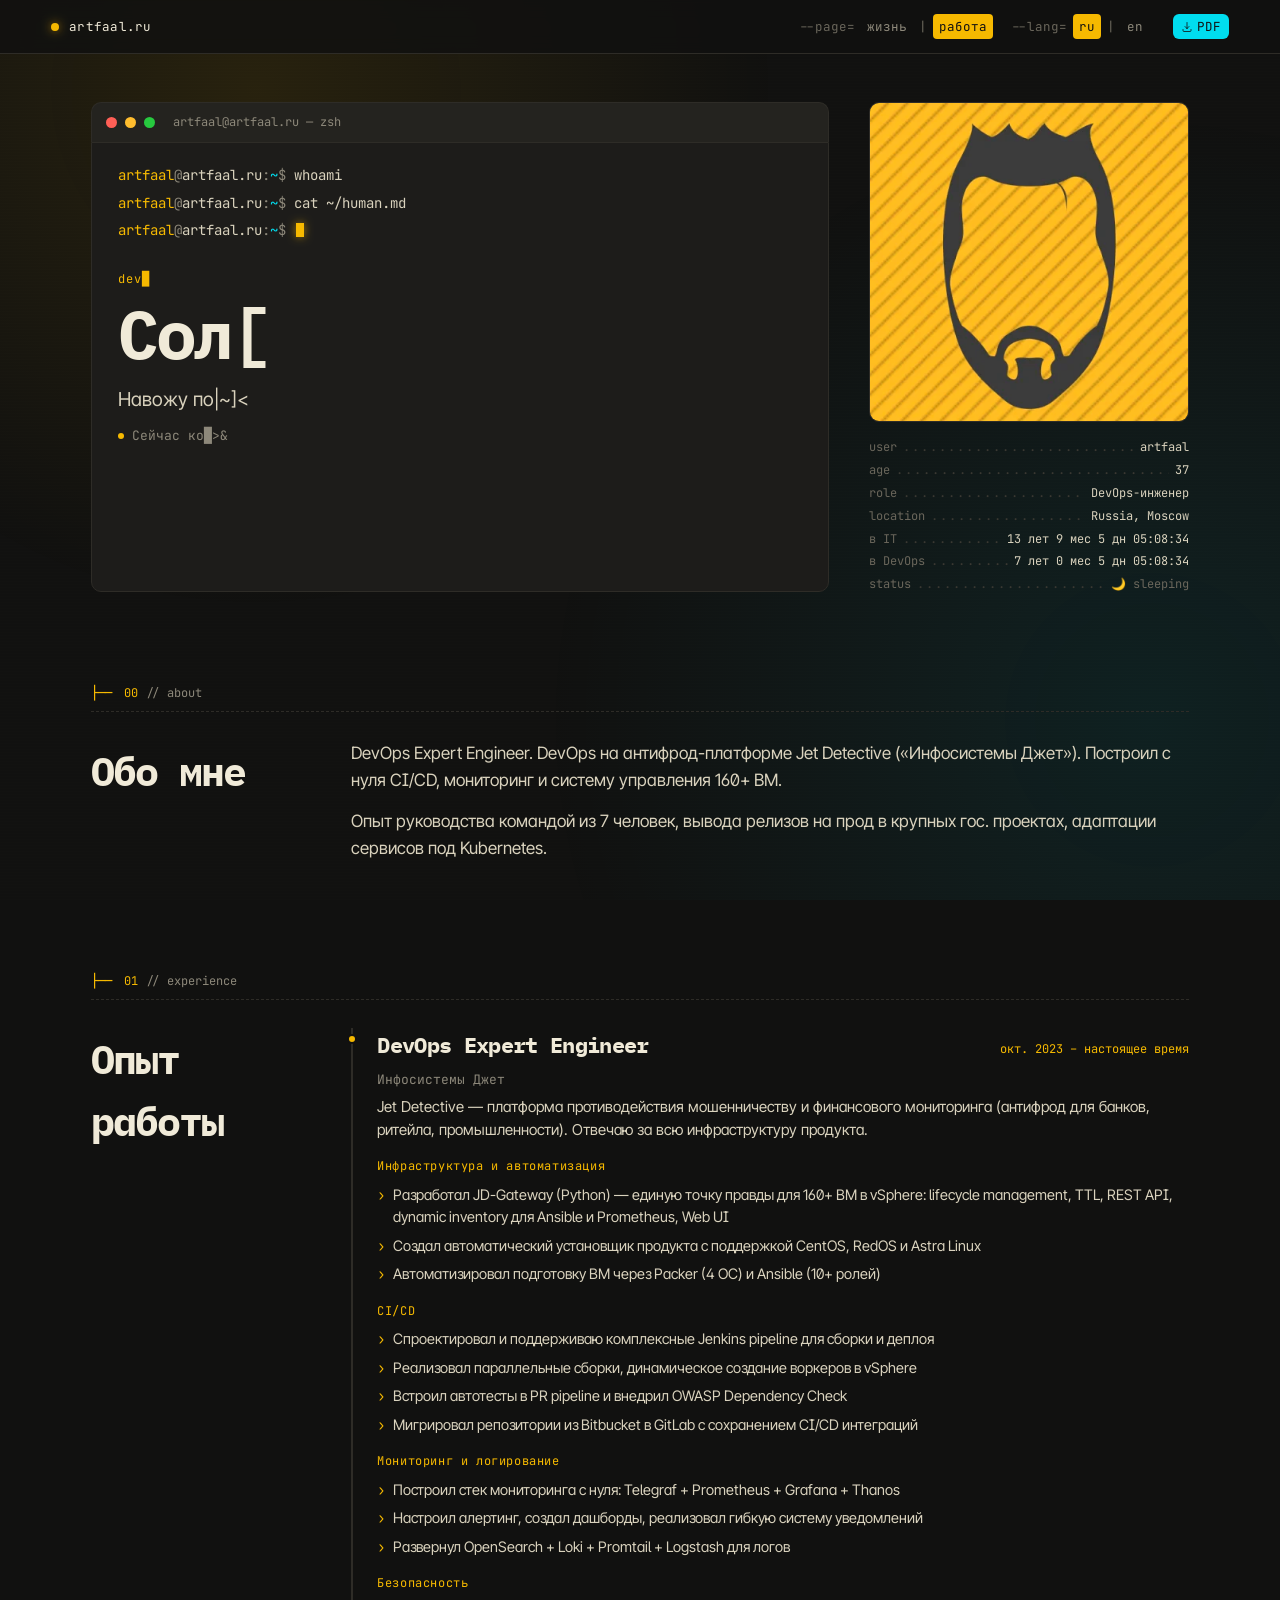
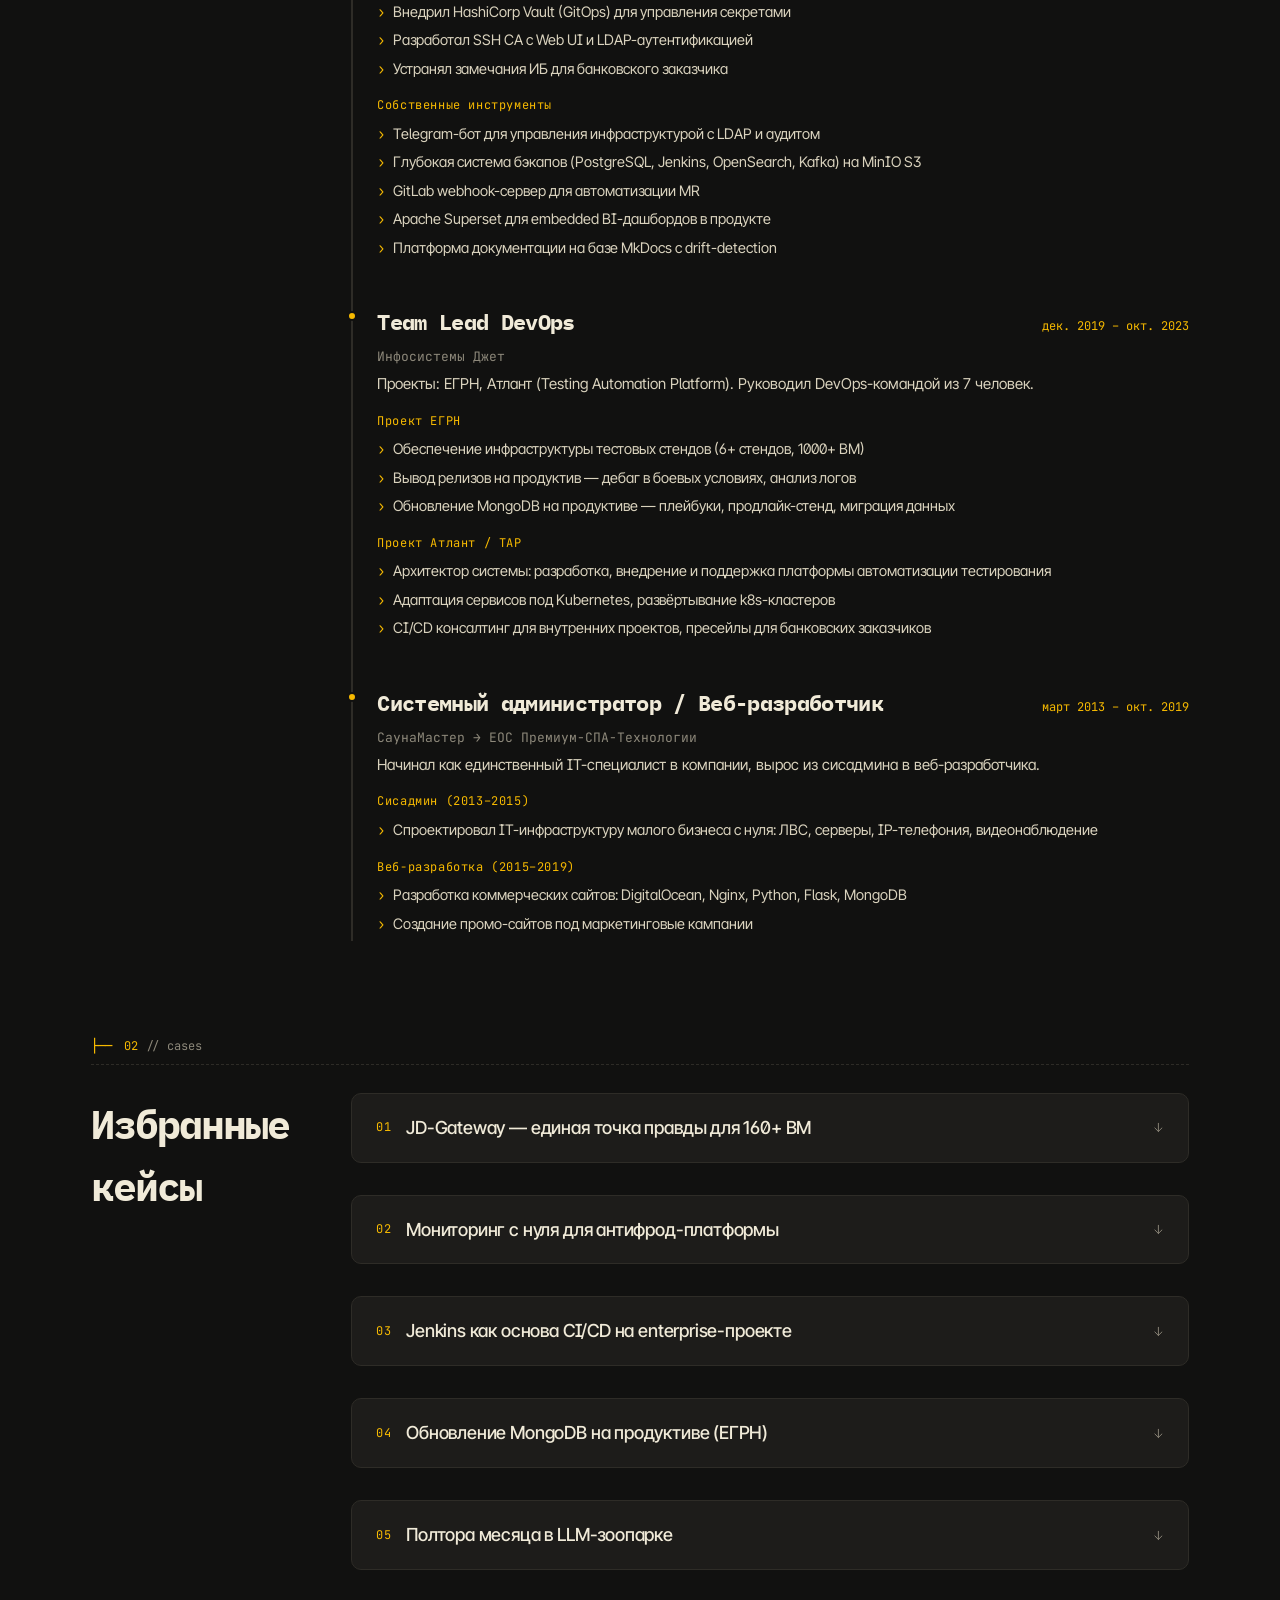
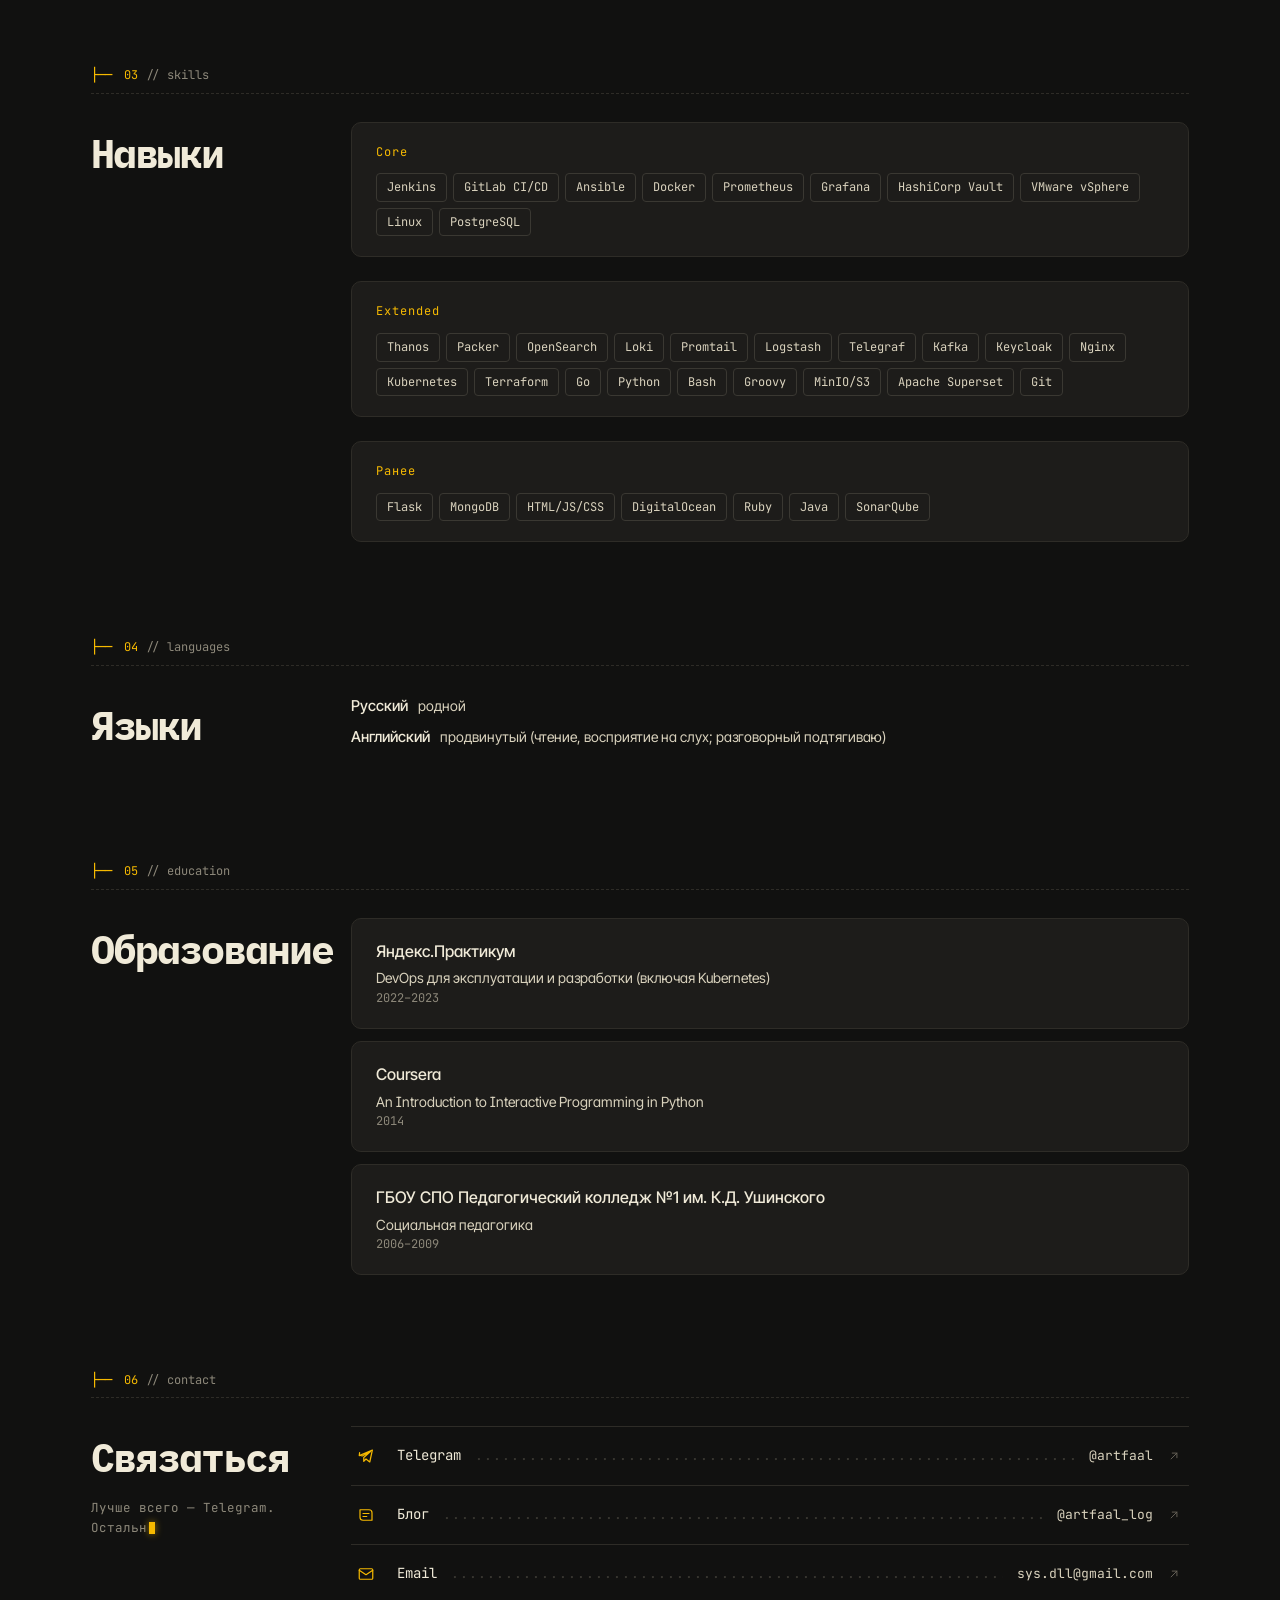
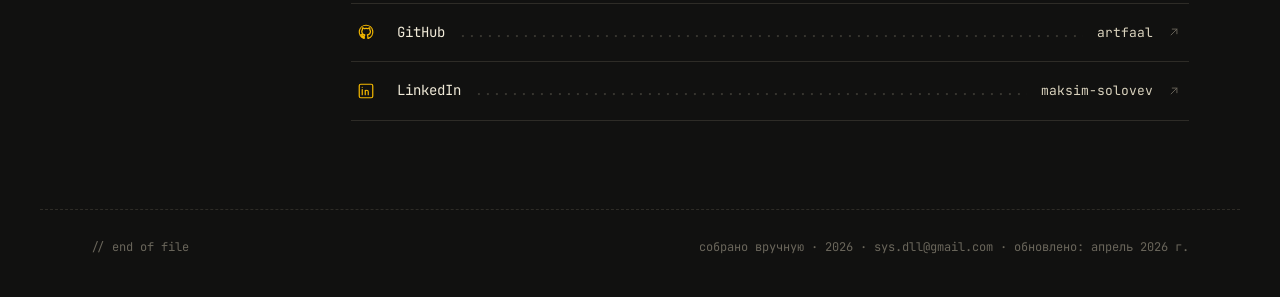
==== cv/index.html @ d3fddcfe "step 28: side quests — 3 саги живой инфры + hero-скриншот plants Новая секция #04 между human и expl" ====
<!doctype html>
<html lang="ru">
<head>
  <meta charset="utf-8">
  <meta name="viewport" content="width=device-width, initial-scale=1">
  <title>Соловьев Максим — DevOps CV</title>
  <link rel="icon" type="image/svg+xml" href="/favicon.svg">

  <!-- SEO (generic fallback — JS обновит из content.js) -->
  <meta name="description" content="Соловьев Максим — DevOps Expert Engineer.">
  <meta name="author" content="Максим Соловьев">
  <link rel="canonical" href="https://artfaal.ru/cv/">
  <meta property="og:type" content="profile">
  <meta property="og:title" content="">
  <meta property="og:description" content="">
  <meta property="og:url" content="https://artfaal.ru/cv/">
  <meta property="og:image" content="">
  <meta property="og:locale" content="ru_RU">
  <meta property="og:site_name" content="">
  <link rel="alternate" hreflang="ru" href="https://artfaal.ru/cv/">
  <script type="application/ld+json" id="jsonld">{}</script>

  <!-- Fonts -->
  <link rel="preconnect" href="https://fonts.googleapis.com">
  <link rel="preconnect" href="https://fonts.gstatic.com" crossorigin>
  <link href="https://fonts.googleapis.com/css2?family=IBM+Plex+Mono:wght@700&family=Inter+Tight:wght@400;500;600;700&family=JetBrains+Mono:wght@400;500;600&display=swap" rel="stylesheet">

  <!-- Styles -->
  <link rel="stylesheet" href="../src/styles/base.css?v=de85e3fd">
  <link rel="stylesheet" href="../src/styles/layout.css?v=7710a623">
  <link rel="stylesheet" href="../src/styles/components.css?v=7dbf0183">
</head>
<body>
  <div class="page-wrap">
    <nav class="topbar" id="topbar"></nav>
    <article>
      <header class="hero" id="hero"></header>
      <main id="main"></main>
    </article>
    <footer class="foot" id="footer"></footer>
  </div>

  <script src="../src/js/utils.js?v=cb27566f"></script>
  <script src="../src/js/content.js?v=c80f74a1"></script>
  <script src="../src/js/icons.js?v=7d327c58"></script>
  <script src="../src/js/shared.js?v=074106e3"></script>
  <script src="../src/js/page-cv.js?v=672bd16d"></script>
</body>
</html>
---- src/styles/base.css ----
/* ───────── Токены ───────── */
:root {
  --bg:      #111110;
  --panel:   #1d1c1a;
  --panel-2: #24231f;
  --line:    #2e2c27;
  --line-2:  #3a3832;
  --fg:      #f0ead8;
  --fg-2:    #d9d2bd;
  --muted:   #8d887a;
  --muted-2: #6a665b;
  --accent:   oklch(0.82 0.17 85);
  --accent-2: oklch(0.82 0.14 205);

  --mono:    'JetBrains Mono', ui-monospace, 'SF Mono', Menlo, monospace;
  --sans:    'Inter Tight', 'Inter', system-ui, -apple-system, sans-serif;
  --display: 'IBM Plex Mono', 'JetBrains Mono', ui-monospace, 'SF Mono', Menlo, monospace;

  --maxw: 1200px;
  --pad-x: clamp(20px, 4vw, 56px);
  --radius: 6px;
  --radius-lg: 10px;

  color-scheme: dark;
}

/* ───────── Скроллбар ───────── */
::-webkit-scrollbar { width: 6px; }
::-webkit-scrollbar-track { background: var(--bg); }
::-webkit-scrollbar-thumb {
  background: var(--line-2);
  border-radius: 3px;
}
::-webkit-scrollbar-thumb:hover { background: var(--accent); }
html { scrollbar-width: thin; scrollbar-color: var(--line-2) var(--bg); }

/* ───────── Ресет ───────── */
*, *::before, *::after { box-sizing: border-box; margin: 0; padding: 0; }
html { scroll-behavior: smooth; }
@media (prefers-reduced-motion: reduce) {
  html { scroll-behavior: auto; }
  *, *::before, *::after { animation-duration: 0.01ms !important; transition-duration: 0.01ms !important; }
}
body {
  background: var(--bg);
  color: var(--fg);
  font-family: var(--sans);
  font-feature-settings: "ss01", "ss02", "cv11";
  line-height: 1.55;
  -webkit-font-smoothing: antialiased;
  text-rendering: optimizeLegibility;
}
a { color: inherit; text-decoration: none; }
button { font: inherit; color: inherit; background: none; border: 0; cursor: pointer; }
ul, ol { list-style: none; }
img { display: block; max-width: 100%; }

/* ───────── Фоновые эффекты (CRT) ───────── */
body::before {
  content: "";
  position: fixed; inset: 0;
  background-image:
    radial-gradient(circle at 20% 10%, color-mix(in oklab, var(--accent) 10%, transparent), transparent 40%),
    radial-gradient(circle at 90% 80%, color-mix(in oklab, var(--accent-2) 8%, transparent), transparent 45%);
  pointer-events: none;
  z-index: 0;
}
body::after {
  content: "";
  position: fixed; inset: 0;
  background: repeating-linear-gradient(
    to bottom,
    transparent 0 2px,
    color-mix(in oklab, var(--fg) 4%, transparent) 2px 3px
  );
  mix-blend-mode: overlay;
  opacity: 0.25;
  pointer-events: none;
  z-index: 1;
}

.page-wrap { position: relative; z-index: 2; }

/* ───────── Анимации ───────── */
@keyframes blink { 50% { opacity: 0; } }
/* ───────── Scroll reveal ───────── */
.sect {
  opacity: 0;
  transform: translateY(12px);
  transition: opacity 0.5s ease, transform 0.5s ease;
}
.sect.in-view {
  opacity: 1;
  transform: none;
}

/* Секции со stagger: секция появляется мгновенно, дети — каскадом */
.sect.has-stagger {
  opacity: 1;
  transform: none;
  transition: none;
}

/* ───────── Staggered reveal для дочерних элементов ───────── */
/* Используем @keyframes + animation-delay, а не transition-delay.
   Иначе transition-delay применяется ко ВСЕМ transitions элемента,
   включая hover-эффекты на вложенных компонентах — hover чем дальше
   по нумерации, тем сильнее «тормозит».

   Две раздельные анимации:
   • stagger-fade (forwards) — opacity 0→1, остаётся после окончания.
   • stagger-slide (без forwards) — translateY 20px→0, после окончания
     возвращается к static transform из nth-child (нужно для polaroid,
     где у каждой карточки свой rotate). */
.stagger > * { opacity: 0; }
.in-view .stagger > * {
  animation:
    stagger-fade 0.5s ease forwards,
    stagger-slide 0.5s ease;
}
.in-view .stagger > *:nth-child(2) { animation-delay: 0.15s; }
.in-view .stagger > *:nth-child(3) { animation-delay: 0.30s; }
.in-view .stagger > *:nth-child(4) { animation-delay: 0.45s; }
.in-view .stagger > *:nth-child(5) { animation-delay: 0.60s; }
.in-view .stagger > *:nth-child(6) { animation-delay: 0.75s; }
.in-view .stagger > *:nth-child(7) { animation-delay: 0.90s; }
.in-view .stagger > *:nth-child(8) { animation-delay: 1.05s; }
@keyframes stagger-fade {
  to { opacity: 1; }
}
@keyframes stagger-slide {
  from { transform: translateY(20px); }
}
---- src/styles/layout.css ----
/* ───────── Контейнер ───────── */
.hero {
  padding: 48px var(--pad-x) 40px;
  max-width: var(--maxw);
  margin: 0 auto;
}
.sect {
  max-width: var(--maxw);
  margin: 0 auto;
  padding: 48px var(--pad-x);
}

/* ───────── Hero-сетка ───────── */
.hero-grid {
  display: grid;
  gap: 40px;
  align-items: start;
}

/* ───────── Секция-сетка ───────── */
.sect-grid {
  display: grid;
  gap: 20px;
  align-items: start;
}

/* ───────── Principles / Human сетки ───────── */
.principles-grid {
  display: grid;
  gap: 2px;
  background: var(--line);
  border: 1px solid var(--line);
  border-radius: var(--radius-lg);
  overflow: hidden;
}
.human-grid {
  display: grid;
  gap: 18px;
}

/* ───────── Experience timeline ───────── */
.exp-list {
  display: grid;
}

/* ───────── Cases ───────── */
.cases-list {
  display: grid;
  gap: 32px;
}

/* ───────── Skills grid ───────── */
.skills-grid {
  display: grid;
  gap: 24px;
}

/* ───────── Responsive (mobile-first) ───────── */
@media (min-width: 700px) {
  .principles-grid { grid-template-columns: repeat(2, minmax(0, 1fr)); }
  .human-grid      { grid-template-columns: repeat(2, minmax(0, 1fr)); }
}

@media (min-width: 820px) {
  .sect-grid {
    grid-template-columns: 220px minmax(0, 1fr);
    gap: 40px;
  }
}

@media (min-width: 900px) {
  .hero-grid {
    grid-template-columns: minmax(0, 1fr) 320px;
  }
}
---- src/styles/components.css ----
/* ───────── Topbar ───────── */
.topbar {
  position: sticky; top: 0; z-index: 20;
  display: flex; align-items: center; justify-content: space-between;
  gap: 16px;
  padding: 14px var(--pad-x);
  font-family: var(--mono);
  font-size: 12.5px;
  background: color-mix(in oklab, var(--bg) 85%, transparent);
  backdrop-filter: blur(10px);
  -webkit-backdrop-filter: blur(10px);
  border-bottom: 1px solid var(--line);
}
.tb-brand {
  display: inline-flex; align-items: center; gap: 10px;
  letter-spacing: 0.02em;
  text-decoration: none;
}
.tb-dot {
  width: 8px; height: 8px; border-radius: 50%;
  background: var(--accent);
  box-shadow: 0 0 10px color-mix(in oklab, var(--accent) 60%, transparent);
}
.tb-right { display: flex; gap: 18px; align-items: center; flex-wrap: wrap; }
.seg { display: inline-flex; align-items: center; gap: 6px; color: var(--muted); }
.seg-label { color: var(--muted-2); }
.seg-btn {
  padding: 3px 6px; border-radius: 4px;
  color: var(--muted);
  transition: color 0.15s, background 0.15s;
  text-decoration: none;
}
.seg-btn:hover { color: var(--fg-2); }
.seg-btn.is-on { color: var(--bg); background: var(--accent); }
.seg-sep { color: var(--muted-2); }
.seg-cv {
  display: inline-flex;
  align-items: center;
  gap: 4px;
  background: var(--accent-2);
  color: var(--bg);
  padding: 3px 8px;
  border-radius: var(--radius);
  margin-left: 6px;
  text-decoration: none;
  transition: background 0.15s, box-shadow 0.2s;
}
.seg-cv svg { transition: transform 0.2s ease; }
.seg-cv:hover {
  background: color-mix(in oklab, var(--accent-2) 85%, white);
  box-shadow: 0 0 12px color-mix(in oklab, var(--accent-2) 50%, transparent);
}
.seg-cv:hover svg { transform: translateY(2px); }

/* ───────── Scroll progress ───────── */
.scroll-progress {
  position: fixed;
  top: 0; left: 0;
  height: 2px;
  background: var(--accent);
  width: 0%;
  z-index: 30;
  will-change: width;
}

/* ───────── Кнопка "наверх" ───────── */
.btn-top {
  position: fixed;
  bottom: 24px; right: 24px;
  width: 40px; height: 40px;
  border-radius: 50%;
  background: var(--panel-2);
  border: 1px solid var(--line);
  color: var(--fg-2);
  display: flex;
  align-items: center;
  justify-content: center;
  z-index: 25;
  opacity: 0;
  pointer-events: none;
  transform: translateY(8px) rotate(-90deg);
  transition: opacity 0.3s ease, transform 0.3s ease, background 0.15s;
}
.btn-top svg { display: block; }
.btn-top.is-visible {
  opacity: 1;
  pointer-events: auto;
  transform: rotate(-90deg);
}
.btn-top:hover {
  background: var(--accent);
  color: var(--bg);
  border-color: var(--accent);
}

/* ───────── Терминал ───────── */
.terminal-head {
  display: flex; align-items: center; gap: 8px;
  padding: 10px 14px;
  background: var(--panel-2);
  border: 1px solid var(--line);
  border-bottom: 0;
  border-radius: var(--radius-lg) var(--radius-lg) 0 0;
  font-family: var(--mono);
  font-size: 12px;
  color: var(--muted);
}
.tdot { width: 11px; height: 11px; border-radius: 50%; display: inline-block; }
.tdot:nth-child(1) { background: #ff5f56; }
.tdot:nth-child(2) { background: #ffbd2e; }
.tdot:nth-child(3) { background: #27c93f; }
.tname { margin-left: 10px; }
.terminal-body {
  background: var(--panel);
  border: 1px solid var(--line);
  border-radius: 0 0 var(--radius-lg) var(--radius-lg);
  padding: 16px 14px 20px;
  font-family: var(--mono);
  font-size: 13px;
  min-height: 340px;
}
.tline { margin-bottom: 6px; color: var(--fg-2); }
.prompt-line { white-space: pre-wrap; word-break: break-all; }
.prompt-user  { color: var(--accent); }
.prompt-sep   { color: var(--muted); }
.prompt-host  { color: var(--fg-2); }
.prompt-tilde { color: var(--accent-2); }

/* Cursor */
.cursor {
  display: inline-block;
  width: 0.55em; height: 1.05em;
  background: var(--accent);
  vertical-align: -0.15em;
  margin-left: 0.15em;
  animation: blink 1s steps(1) infinite;
  box-shadow: 0 0 0.6em color-mix(in oklab, var(--accent) 60%, transparent);
}

/* ───────── Hero контент ───────── */
.hero-body {
  margin-top: 28px;
  opacity: 0;
  transform: translateY(10px);
  transition: opacity 0.5s ease, transform 0.5s ease;
}
.hero-body.is-on { opacity: 1; transform: none; }

.hero-role {
  font-family: var(--mono);
  font-size: 12px;
  color: var(--accent);
  letter-spacing: 0.08em;
  text-transform: lowercase;
  margin-bottom: 10px;
}
.hero-name {
  font-family: var(--display);
  font-weight: 700;
  /* min 36px чтобы «Соловьев Максим» не сжимался впритык на 390px */
  font-size: clamp(36px, 6vw, 68px);
  line-height: 1.02;
  letter-spacing: -0.05em;
  margin: 0 0 18px;
  color: var(--fg);
}
.hero-tagline {
  font-family: var(--sans);
  font-size: clamp(17px, 1.5vw, 20px);
  color: var(--fg-2);
  line-height: 1.45;
  margin: 0 0 12px;
  max-width: 52ch;
  text-wrap: pretty;
}
.hero-sub {
  font-family: var(--mono);
  font-size: 13px;
  color: var(--muted);
  margin: 0 0 24px;
  max-width: 60ch;
  line-height: 1.6;
  display: flex;
  align-items: baseline;
  gap: 8px;
}
.hero-sub::before {
  content: "";
  width: 6px; height: 6px;
  border-radius: 50%;
  background: var(--accent);
  flex-shrink: 0;
  animation: pulse 2s ease-in-out infinite;
  position: relative;
  top: -1px;
}
@keyframes pulse {
  0%, 100% { opacity: 0.3; }
  50% { opacity: 1; box-shadow: 0 0 8px 2px color-mix(in oklab, var(--accent) 40%, transparent); }
}
.hero-cta { display: flex; gap: 10px; flex-wrap: wrap; }

/* ───────── Аватар ───────── */
.avatar-wrap {
  display: flex; flex-direction: column; gap: 14px;
}
.avatar-frame {
  position: relative;
  aspect-ratio: 1 / 1;
  border: 1px solid var(--line);
  border-radius: var(--radius-lg);
  overflow: hidden;
  background: var(--panel);
  cursor: pointer;
}
.avatar-frame img {
  width: 100%; height: 100%; object-fit: cover;
  filter: contrast(1.02) saturate(1.05);
  transition: opacity 0.3s ease;
}
.avatar-photo {
  position: absolute;
  inset: 0;
  opacity: 0;
}
.avatar-frame.show-photo .avatar-img { opacity: 0; }
.avatar-frame.show-photo .avatar-photo { opacity: 1; }
.avatar-frame.glitching img {
  transition: none;
}
.avatar-rgb {
  position: absolute;
  inset: 0;
  background-size: cover;
  background-position: center;
  pointer-events: none;
  opacity: 0;
  mix-blend-mode: screen;
}
.avatar-rgb-r { background-blend-mode: screen; background-color: var(--accent); }
.avatar-rgb-b { background-blend-mode: screen; background-color: var(--accent-2); }
.avatar-meta { font-family: var(--mono); font-size: 12px; color: var(--muted); }
.status-on    { color: oklch(0.78 0.14 145); } /* зелёный */
.status-work  { color: var(--accent); }        /* amber — работает */
.status-chill { color: var(--accent-2); }      /* cyan — отдыхает */
.status-sleep { color: var(--muted-2); }       /* приглушённый — спит */

/* ───────── Meta row ───────── */
/* Grid (не flex) — чтобы dots-колонка (minmax(0, 1fr)) могла сжаться
   до нуля при нехватке места и не выталкивала row за viewport на мобиле. */
.meta-row {
  display: grid;
  grid-template-columns: auto minmax(0, 1fr) auto;
  column-gap: 6px;
  align-items: baseline;
  font-family: var(--mono); font-size: 12px;
  line-height: 1.9;
  color: var(--muted);
  overflow: hidden;
}
.meta-k { color: var(--muted-2); }
.meta-dot {
  overflow: hidden;
  color: var(--line-2);
  white-space: nowrap;
  text-overflow: clip;
  letter-spacing: 2px;
}
.meta-v { color: var(--fg-2); white-space: nowrap; }

/* ───────── Кнопки ───────── */
.btn {
  display: inline-flex; align-items: center; gap: 8px;
  padding: 10px 14px;
  font-family: var(--mono);
  font-size: 13px;
  border-radius: var(--radius);
  border: 1px solid var(--line-2);
  text-decoration: none;
  transition: background 0.15s, color 0.15s, border-color 0.15s, transform 0.15s;
}
.btn:hover { transform: translateY(-1px); }
.btn-primary {
  background: var(--accent);
  color: var(--bg);
  border-color: var(--accent);
}
.btn-primary:hover {
  background: color-mix(in oklab, var(--accent) 85%, white);
}
.btn-ghost { color: var(--fg-2); }
.btn-ghost:hover { border-color: var(--accent); color: var(--fg); }

/* ───────── ASCII rule ───────── */
.ascii-rule {
  display: flex; align-items: center; gap: 12px;
  font-family: var(--mono);
  font-size: 12px;
  color: var(--muted-2);
  margin-bottom: 28px;
  padding-bottom: 8px;
  border-bottom: 1px dashed var(--line);
}
.ar-left { color: var(--accent); }
.ar-label { color: var(--muted); display: inline-flex; gap: 8px; }
.ar-n { color: var(--accent); }
.ar-right { flex: 1; }

/* ───────── Секции: общее ───────── */
.sect-title h2 {
  font-family: var(--display);
  font-size: clamp(28px, 3.2vw, 40px);
  letter-spacing: -0.05em;
  margin: 0 0 10px;
  font-weight: 700;
  color: var(--fg);
}
.sect-sub {
  font-family: var(--mono);
  font-size: 12.5px;
  color: var(--muted);
  margin: 0;
  line-height: 1.6;
  max-width: 36ch;
  /* opacity (не visibility) — чтобы блок продолжал занимать место в layout,
     а не schemomorph'ировал. JS typing-reveal переключает opacity на 1. */
  opacity: 0;
}
.cursor-sub {
  width: 0.5em; height: 0.95em;
  vertical-align: -0.1em;
}
.para {
  font-size: 17px;
  color: var(--fg-2);
  line-height: 1.6;
  margin: 0 0 14px;
  text-wrap: pretty;
}

/* ───────── Value ───────── */
.value-list { list-style: none; }
.value-item {
  display: grid;
  grid-template-columns: 60px minmax(0, 1fr);
  gap: 20px;
  align-items: baseline;
  padding: 22px 4px;
  border-top: 1px solid var(--line);
  /* Синхронный ритм 0.2s для всех hover-свойств (background и vi-t::after
     ниже — тот же timing). Короткая длительность + одна easing-кривая не
     дают анимациям «догонять» друг друга при скольжении между карточками. */
  transition: background 0.2s ease;
  cursor: default;
}
.value-item:last-child { border-bottom: 1px solid var(--line); }
.value-item:hover {
  background: color-mix(in oklab, var(--accent) 3%, transparent);
}
.vi-key {
  font-family: var(--mono);
  font-size: 12px;
  color: var(--accent);
  letter-spacing: 0.08em;
}
.vi-t {
  font-family: var(--sans);
  font-size: 20px;
  color: var(--fg);
  font-weight: 500;
  margin-bottom: 4px;
  letter-spacing: -0.01em;
  display: inline-block;
  position: relative;
}
/* Тонкий typewriter-underline на hover: эффект «активации строки»
   без ярких amber-акцентов, чтобы не конкурировать с Principles. */
.vi-t::after {
  content: '';
  position: absolute;
  left: 0; bottom: -2px;
  height: 1px;
  width: 0;
  background: var(--accent);
  transition: width 0.2s ease;
}
.value-item:hover .vi-t::after { width: 100%; }
.vi-d {
  font-size: 15px;
  color: var(--fg-2);
  line-height: 1.55;
  max-width: 62ch;
}
/* ───────── Principles ───────── */
.principle {
  background: var(--panel);
  padding: 26px 24px;
  transition: background 0.2s;
}
.principle:hover { background: var(--panel-2); }
.p-head {
  display: flex; align-items: center; gap: 10px;
  margin-bottom: 16px;
}
.p-n {
  font-family: var(--mono);
  font-size: 12px;
  color: var(--accent);
}
.p-rule {
  flex: 1; height: 1px;
  background: repeating-linear-gradient(to right, var(--line-2) 0 4px, transparent 4px 8px);
}
.p-t {
  font-family: var(--sans);
  font-size: 18px;
  font-weight: 500;
  color: var(--fg);
  letter-spacing: -0.01em;
  margin: 0 0 8px;
  line-height: 1.3;
}
.p-d {
  font-size: 14.5px;
  color: var(--fg-2);
  line-height: 1.55;
  margin: 0;
}

/* ───────── Human cards ───────── */
.human-card {
  background: var(--panel);
  border: 1px solid var(--line);
  border-radius: var(--radius-lg);
  overflow: hidden;
  transition: transform 0.2s, border-color 0.2s;
}
.human-card:hover {
  transform: translateY(-3px);
  border-color: var(--accent);
}
.hc-img {
  aspect-ratio: 4 / 3;
  overflow: hidden;
}
.hc-img img {
  width: 100%; height: 100%;
  object-fit: cover;
  transition: transform 0.3s ease;
}
.human-card:hover .hc-img img { transform: scale(1.05); }
.hc-body { padding: 18px 20px 22px; }
.hc-t {
  font-family: var(--sans);
  font-size: 20px;
  font-weight: 500;
  color: var(--fg);
  margin-bottom: 6px;
  letter-spacing: -0.01em;
}
.hc-d { font-size: 14px; color: var(--fg-2); margin: 0; line-height: 1.55; }

/* ───────── Exploring (сейчас копаю) ───────── */
.exploring-list {
  display: grid;
  gap: 16px;
}
.exploring-item {
  padding: 20px 24px;
  background: var(--panel);
  border: 1px solid var(--line);
  border-radius: var(--radius-lg);
  transition: border-color 0.2s;
}
.exploring-item:hover { border-color: var(--accent); }
.exploring-item {
  display: grid;
  grid-template-columns: 1fr auto;
  grid-template-rows: auto auto;
  column-gap: 24px;
  align-items: start;
}
.exploring-item .p-t { grid-column: 1; grid-row: 1; margin-bottom: 6px; }
.exploring-item .p-d { grid-column: 1; grid-row: 2; margin: 0; }

/* Status-badge: мини prod-monitoring индикатор справа от заголовка */
.exp-status {
  grid-column: 2; grid-row: 1 / span 2;
  align-self: center;
  display: inline-flex;
  align-items: center;
  gap: 6px;
  font-family: var(--mono);
  font-size: 11.5px;
  letter-spacing: 0.06em;
  text-transform: lowercase;
  white-space: nowrap;
}
.exp-dot {
  width: 7px; height: 7px; border-radius: 50%;
  display: inline-block;
}
.exp-status[data-status="hot"] { color: var(--accent); }
.exp-status[data-status="hot"] .exp-dot {
  background: var(--accent);
  box-shadow: 0 0 8px color-mix(in oklab, var(--accent) 60%, transparent);
  animation: exp-pulse 1.8s ease-in-out infinite;
}
.exp-status[data-status="active"] { color: oklch(0.78 0.14 145); }
.exp-status[data-status="active"] .exp-dot {
  background: oklch(0.78 0.14 145);
  box-shadow: 0 0 6px color-mix(in oklab, oklch(0.78 0.14 145) 50%, transparent);
}
.exp-status[data-status="exploring"] { color: var(--accent-2); }
.exp-status[data-status="exploring"] .exp-dot { background: var(--accent-2); }
@keyframes exp-pulse {
  0%, 100% { opacity: 0.5; }
  50%      { opacity: 1; }
}

/* На узком экране — бейдж вниз под карточку */
@media (max-width: 600px) {
  .exploring-item {
    grid-template-columns: 1fr;
    grid-template-rows: auto auto auto;
  }
  .exp-status { grid-column: 1; grid-row: 3; margin-top: 8px; justify-self: start; }
}

/* ───────── Experience (CV) ───────── */
.exp-item {
  padding: 0 0 40px 24px;
  border-left: 2px solid var(--line);
  position: relative;
}
.exp-item::before {
  content: "";
  position: absolute;
  left: -6px; top: 6px;
  width: 10px; height: 10px;
  border-radius: 50%;
  background: var(--accent);
  border: 2px solid var(--bg);
}
.exp-item:last-child { padding-bottom: 0; }
.exp-head {
  display: flex; align-items: baseline; justify-content: space-between;
  flex-wrap: wrap; gap: 8px;
  margin-bottom: 8px;
}
.exp-title {
  font-family: var(--display);
  font-size: 22px;
  font-weight: 700;
  color: var(--fg);
  letter-spacing: -0.03em;
}
.exp-period {
  font-family: var(--mono);
  font-size: 12px;
  color: var(--accent);
}
.exp-company {
  font-family: var(--mono);
  font-size: 13px;
  color: var(--muted);
  margin-bottom: 6px;
}
.exp-project {
  font-size: 15px;
  color: var(--fg-2);
  margin-bottom: 16px;
  line-height: 1.5;
}
.exp-group-title {
  font-family: var(--mono);
  font-size: 12px;
  color: var(--accent);
  letter-spacing: 0.05em;
  margin: 16px 0 8px;
}
.exp-list-items {
  list-style: none;
}
.exp-list-items li {
  position: relative;
  padding-left: 16px;
  font-size: 14.5px;
  color: var(--fg-2);
  line-height: 1.55;
  margin-bottom: 6px;
}
.exp-list-items li::before {
  content: "›";
  position: absolute;
  left: 0;
  color: var(--accent);
  font-family: var(--mono);
}

/* ───────── Cases (CV) ───────── */
.case-item {
  background: var(--panel);
  border: 1px solid var(--line);
  border-radius: var(--radius-lg);
  transition: border-color 0.2s;
}
.case-item.is-open { border-color: var(--accent); }
.case-header {
  display: flex;
  align-items: center;
  gap: 14px;
  width: 100%;
  padding: 20px 24px;
  cursor: pointer;
  text-align: left;
}
.case-header:hover { background: var(--panel-2); border-radius: var(--radius-lg); }
.case-item.is-open .case-header { border-radius: var(--radius-lg) var(--radius-lg) 0 0; }
.case-num {
  font-family: var(--mono);
  font-size: 12px;
  color: var(--accent);
  letter-spacing: 0.08em;
  flex-shrink: 0;
}
.case-title {
  font-family: var(--sans);
  font-size: 18px;
  font-weight: 500;
  color: var(--fg);
  letter-spacing: -0.01em;
  flex: 1;
  margin: 0;
}
.case-chevron {
  color: var(--muted);
  transition: transform 0.25s ease;
  transform: rotate(90deg);
  flex-shrink: 0;
}
.case-item.is-open .case-chevron { transform: rotate(-90deg); }
.case-body {
  max-height: 0;
  overflow: hidden;
  transition: max-height 0.35s ease, padding 0.35s ease;
  padding: 0 24px;
}
.case-item.is-open .case-body {
  max-height: 600px;
  padding: 0 24px 24px;
}
.case-block { margin-bottom: 12px; }
.case-block:last-child { margin-bottom: 0; }
.case-label {
  font-family: var(--mono);
  font-size: 11px;
  color: var(--accent);
  text-transform: uppercase;
  letter-spacing: 0.08em;
  margin-bottom: 4px;
}
.case-text {
  font-size: 14.5px;
  color: var(--fg-2);
  line-height: 1.55;
}

/* ───────── Skills (CV) ───────── */
.skill-group {
  padding: 20px 24px;
  background: var(--panel);
  border: 1px solid var(--line);
  border-radius: var(--radius-lg);
}
.skill-group-title {
  font-family: var(--mono);
  font-size: 12px;
  color: var(--accent);
  letter-spacing: 0.08em;
  margin-bottom: 12px;
}
.skill-tags {
  display: flex; flex-wrap: wrap; gap: 6px;
}
.skill-tag {
  padding: 4px 10px;
  font-family: var(--mono);
  font-size: 12px;
  color: var(--fg-2);
  border: 1px solid var(--line-2);
  border-radius: 4px;
  transition: color 0.15s, border-color 0.15s, background 0.15s;
}
.skill-tag:hover {
  color: var(--bg);
  background: var(--accent);
  border-color: var(--accent);
}

/* ───────── Languages (CV) ───────── */
.lang-list { display: grid; gap: 8px; }
.lang-item {
  display: flex;
  gap: 10px;
  align-items: baseline;
  font-size: 15px;
}
.lang-name {
  font-family: var(--sans);
  font-weight: 500;
  color: var(--fg);
}
.lang-level {
  font-size: 14px;
  color: var(--fg-2);
}

/* ───────── Education (CV) ───────── */
.edu-item {
  padding: 20px 24px;
  background: var(--panel);
  border: 1px solid var(--line);
  border-radius: var(--radius-lg);
  margin-bottom: 12px;
}
.edu-item:last-child { margin-bottom: 0; }
.edu-title {
  font-family: var(--sans);
  font-size: 16px;
  font-weight: 500;
  color: var(--fg);
  margin-bottom: 4px;
}
.edu-detail {
  font-size: 14px;
  color: var(--fg-2);
}
.edu-year {
  font-family: var(--mono);
  font-size: 12px;
  color: var(--muted);
}

/* ───────── Blog ───────── */
.blog-links { display: grid; gap: 8px; }
.blog-link {
  display: flex;
  align-items: center;
  gap: 14px;
  padding: 16px 20px;
  background: var(--panel);
  border: 1px solid var(--line);
  border-radius: var(--radius-lg);
  font-family: var(--mono);
  font-size: 14px;
  text-decoration: none;
  transition: border-color 0.2s, background 0.2s;
}
.blog-link:hover {
  border-color: var(--accent);
  background: var(--panel-2);
}
.blog-link:hover .cr-ext { color: var(--accent); transform: translate(2px, -2px); }
.blog-link-label { color: var(--fg); }
.blog-link-handle { color: var(--muted); margin-left: auto; }

/* ───────── Contact ───────── */
.contact-list { list-style: none; }
.contact-row {
  display: grid;
  /* Mobile: icon | label | dots (flex-fill) | handle — dot-leader на всех экранах */
  grid-template-columns: 26px auto minmax(0, 1fr) auto;
  gap: 10px;
  align-items: baseline;
  padding: 18px 6px;
  border-top: 1px solid var(--line);
  font-family: var(--mono);
  text-decoration: none;
  transition: background 0.15s, padding-left 0.15s;
}
.cr-ext { display: none; }
.contact-list li:last-child .contact-row { border-bottom: 1px solid var(--line); }
.contact-row:hover {
  background: color-mix(in oklab, var(--accent) 7%, transparent);
  padding-left: 18px;
}
.contact-row:hover .cr-ext { color: var(--accent); transform: translate(2px, -2px); }
.cr-icon { color: var(--accent); display: inline-flex; align-self: center; }
.cr-label { color: var(--fg); font-size: 14px; white-space: nowrap; }
.cr-dots {
  color: var(--line-2);
  font-size: 13px;
  letter-spacing: 1px;
  overflow: hidden;
  white-space: nowrap;
  text-overflow: clip;
}
.cr-handle { color: var(--fg-2); font-size: 13px; }
.cr-ext {
  color: var(--muted-2);
  align-self: center;
  transition: color 0.15s, transform 0.15s;
}

/* ───────── Footer ───────── */
.foot {
  max-width: var(--maxw);
  margin: 40px auto 0;
  padding: 28px var(--pad-x) 40px;
  font-family: var(--mono);
  font-size: 12px;
  color: var(--muted-2);
  border-top: 1px dashed var(--line);
  display: flex; justify-content: space-between; flex-wrap: wrap; gap: 10px;
}

/* ═════════ Side quests — лабораторный журнал, группы по сюжетам ═════════ */
/* Самодостаточный блок: удаление откатит секцию без следов в базовых стилях. */
.sect-sidequests .sq-body {
  display: flex;
  flex-direction: column;
}
.sect-sidequests .sq-sagas {
  display: grid;
  gap: 44px;
}
.sq-saga-head {
  margin-bottom: 18px;
  padding-left: 16px;
  border-left: 2px solid var(--accent);
}
.sq-saga-title {
  font-family: var(--mono);
  font-size: 15px;
  font-weight: 600;
  color: var(--fg);
  letter-spacing: 0.01em;
  margin: 0 0 6px;
  text-transform: lowercase;
}
.sq-saga-title::before {
  content: "// ";
  color: var(--accent);
  opacity: 0.7;
}
.sq-saga-intro {
  font-size: 14.5px;
  color: var(--fg-2);
  line-height: 1.6;
  margin: 0;
  max-width: 68ch;
}
.sq-grid {
  display: grid;
  grid-template-columns: 1fr;
  gap: 14px;
}
.sq-card {
  position: relative;
  background: var(--panel);
  border: 1px solid var(--line);
  border-radius: var(--radius-lg);
  transition: border-color 0.25s ease, transform 0.25s ease, box-shadow 0.25s ease;
  display: flex;
  flex-direction: column;
  overflow: hidden;
}
.sq-card:hover {
  border-color: var(--accent);
  transform: translateY(-2px);
  box-shadow: 0 10px 24px rgba(0,0,0,.25);
}
.sq-text {
  display: flex;
  flex-direction: column;
  gap: 8px;
  padding: 18px 20px 16px;
}
.sq-img {
  aspect-ratio: 16 / 9;
  background: #0a0a0a;
  overflow: hidden;
  border-bottom: 1px solid var(--line);
}
.sq-img img {
  width: 100%;
  height: 100%;
  object-fit: cover;
  display: block;
  filter: saturate(1.05);
  transition: transform 0.6s ease;
}
.sq-card.has-img:hover .sq-img img { transform: scale(1.03); }
.sq-metric {
  font-family: var(--mono);
  font-size: 11.5px;
  color: var(--accent);
  letter-spacing: 0.04em;
  text-transform: lowercase;
  margin-top: -2px;
}
.sq-head {
  display: flex;
  align-items: center;
  justify-content: space-between;
  gap: 12px;
}
.sq-name {
  font-family: var(--mono);
  font-size: 14px;
  font-weight: 600;
  color: var(--fg);
}
.sq-link {
  display: inline-flex;
  align-items: center;
  color: var(--muted-2);
  transition: color 0.2s ease, transform 0.2s ease;
}
.sq-link:hover { color: var(--accent); transform: translate(2px, -2px); }
.sq-d {
  font-size: 14px;
  color: var(--fg-2);
  line-height: 1.55;
  margin: 0;
}
.sq-stack {
  display: flex;
  flex-wrap: wrap;
  gap: 6px;
  margin-top: 4px;
}
.sq-tag {
  font-family: var(--mono);
  font-size: 10.5px;
  color: var(--muted-2);
  padding: 3px 8px;
  border: 1px solid var(--line);
  border-radius: 4px;
  letter-spacing: 0.02em;
  text-transform: lowercase;
  transition: color 0.2s ease, border-color 0.2s ease;
}
.sq-card:hover .sq-tag { color: var(--fg-2); border-color: color-mix(in oklab, var(--accent) 40%, var(--line)); }
.sq-outros {
  display: flex;
  flex-wrap: wrap;
  gap: 20px 28px;
  margin-top: 32px;
}
.sq-outro {
  display: inline-flex;
  align-items: center;
  gap: 8px;
  font-family: var(--mono);
  font-size: 12.5px;
  color: var(--muted-2);
  text-decoration: none;
  border-bottom: 1px dashed var(--line);
  padding-bottom: 2px;
  transition: color 0.2s ease, border-color 0.2s ease;
}
.sq-outro:hover { color: var(--accent); border-bottom-color: var(--accent); }

@media (min-width: 700px) {
  .sq-grid { grid-template-columns: repeat(2, minmax(0, 1fr)); gap: 16px; }
  /* Сага с hero-скриншотом или с единственной карточкой — single-column,
     чтобы ничего не висело в половину ширины рядом с пустотой. */
  .sq-grid:has(.sq-card.has-img),
  .sq-grid:has(.sq-card:only-child) { grid-template-columns: 1fr; }
  .sq-card.has-img .sq-img { aspect-ratio: 21 / 9; }
  /* Hero-карточка кладёт скриншот слева, текст справа — более читаемо на wide */
  .sq-card.has-img {
    display: grid;
    grid-template-columns: minmax(0, 1.4fr) minmax(0, 1fr);
    align-items: stretch;
  }
  .sq-card.has-img .sq-img {
    aspect-ratio: auto;
    border-right: 1px solid var(--line);
    border-bottom: 0;
    min-height: 100%;
  }
}
@media (min-width: 1100px) {
  .sq-card.has-img { grid-template-columns: minmax(0, 1.6fr) minmax(0, 1fr); }
}

/* ═════════ Polaroid wall — pattern break для секции «По-человечески» ═════════ */
/* Переопределяет .human-card с высшей specificity через префикс .sect-human.
   Если откатить этот блок, базовые .human-card стили вернутся. */
.sect-human .human-card {
  background: #f2e8d5;
  border: 0;
  border-radius: 2px;
  padding: 10px 10px 18px;
  box-shadow: 0 6px 24px rgba(0,0,0,.45), 0 2px 8px rgba(0,0,0,.3);
  transform-origin: center;
  transition: transform 0.25s ease, box-shadow 0.25s ease;
}
.sect-human .hc-img {
  aspect-ratio: 1 / 1;
  border-radius: 0;
  background: #000;
}
.sect-human .hc-img img { filter: saturate(1.08) contrast(1.04); }
.sect-human .human-card:hover .hc-img img { transform: none; }
.sect-human .hc-body { padding: 14px 6px 6px; text-align: center; }
.sect-human .hc-t {
  font-family: 'Caveat', 'Shadows Into Light', cursive;
  font-size: 22px;
  font-weight: 500;
  color: #2a2520;
  letter-spacing: 0;
  margin-bottom: 4px;
}
.sect-human .hc-d {
  font-family: var(--mono);
  font-size: 11.5px;
  color: #5a5046;
  line-height: 1.5;
}

/* Rotate и lift только там, где достаточно ширины (планшет+) */
@media (min-width: 700px) {
  .sect-human .human-card:nth-child(1) { transform: rotate(-1.6deg) translateY(4px); }
  .sect-human .human-card:nth-child(2) { transform: rotate(1.2deg); }
  .sect-human .human-card:nth-child(3) { transform: rotate(-0.8deg) translateY(10px); }
  .sect-human .human-card:nth-child(4) { transform: rotate(2deg); }
  .sect-human .human-card:nth-child(5) { transform: rotate(-1.4deg) translateY(6px); }
  .sect-human .human-card:nth-child(6) { transform: rotate(0.8deg); }
  .sect-human .human-card:hover {
    transform: rotate(0deg) translateY(-6px) scale(1.03);
    box-shadow: 0 18px 40px rgba(0,0,0,.6), 0 2px 8px rgba(0,0,0,.3);
    border-color: transparent;
    z-index: 5;
  }
}

/* На больших экранах 3 колонки — чтобы polaroid'ы дышали */
@media (min-width: 900px) {
  .sect-human .human-grid {
    grid-template-columns: repeat(3, minmax(0, 1fr));
    gap: 40px 28px;
    padding: 20px 0 40px;
  }
}

/* ═════════ Big typography manifesto — pattern break для секции «Принципы» ═════════ */
/* Убираем карточки, оставляем чистую типографику: огромные цифры + title/desc справа. */
@media (min-width: 700px) {
  .sect-principles .principles-grid {
    background: transparent;
    border: 0;
    border-radius: 0;
    grid-template-columns: 1fr;
    gap: 0;
  }
  .sect-principles .principle {
    background: transparent;
    padding: 28px 0;
    border-top: 1px solid var(--line);
    display: grid;
    grid-template-columns: 140px 1fr;
    grid-template-rows: auto auto;
    column-gap: 40px;
    align-items: baseline;
  }
  .sect-principles .principle:last-child { border-bottom: 1px solid var(--line); }
  .sect-principles .principle:hover { background: transparent; }

  .sect-principles .p-head {
    grid-column: 1;
    grid-row: 1 / span 2;
    align-self: start;
    margin-bottom: 0;
    display: block;
  }
  .sect-principles .p-head .p-rule { display: none; }
  .sect-principles .p-n {
    font-family: var(--display);
    font-weight: 700;
    font-size: 84px;
    line-height: 1;
    color: var(--accent);
    letter-spacing: -0.05em;
    display: block;
  }
  .sect-principles .p-t {
    grid-column: 2;
    grid-row: 1;
    font-family: var(--display);
    font-weight: 700;
    font-size: 26px;
    letter-spacing: -0.04em;
    color: var(--fg);
    margin-bottom: 10px;
    line-height: 1.15;
  }
  .sect-principles .p-d {
    grid-column: 2;
    grid-row: 2;
    font-size: 16px;
    color: var(--fg-2);
    line-height: 1.55;
    max-width: 56ch;
  }
}

/* ───────── Tablet + Mobile: hero-аватар круг 120×120 над терминалом ───────── */
/* Порог 899px совпадает с desktop grid-threshold (min-width: 900px в layout.css) */
@media (max-width: 899px) {
  /* display: contents распускает обёртки — .avatar-frame и .avatar-meta становятся grid-items .hero-grid */
  .hero-right { display: contents; }
  .avatar-wrap { display: contents; }
  .hero-grid { gap: 20px; }

  .avatar-frame {
    display: block;
    width: 120px; height: 120px;
    max-width: none;
    margin: 0 auto;
    border-radius: 50%;
    border: 2px solid var(--accent);
    box-shadow: 0 0 0 4px color-mix(in oklab, var(--accent) 20%, transparent),
                0 0 30px color-mix(in oklab, var(--accent) 35%, transparent);
    order: -1;
  }
  .hero-left { order: 0; }
  .avatar-meta { order: 1; margin-top: 4px; }
}

/* ───────── Mobile (small screens) ───────── */
@media (max-width: 600px) {
  /* Topbar: убираем лейблы, компактнее */
  .topbar { flex-wrap: wrap; gap: 8px; padding: 10px var(--pad-x); }
  .seg-label { display: none; }
  .tb-right { gap: 8px; }
  .seg-btn { font-size: 12px; }

  /* Hero контент */
  .hero-tagline { font-size: 16px; }
  .hero-sub { font-size: 12px; }

  /* Avatar meta: узкий экран — ужать, чтобы длинные values
     (13 лет 1 мес ... HH:MM:SS) оставляли место для dot-leader */
  .avatar-meta { font-size: 10.5px; }

  /* Value */
  .value-item { grid-template-columns: 40px minmax(0, 1fr); gap: 12px; padding: 16px 4px; }
  .vi-t { font-size: 17px; }
  .vi-d { font-size: 14px; }

  /* Skills */
  .skill-tag { font-size: 11px; padding: 3px 8px; }

  /* Education */
  .edu-title { font-size: 14px; line-height: 1.4; }
  .edu-detail { font-size: 13px; }

  /* Sections */
  .sect { padding: 32px var(--pad-x); }

  /* Experience */
  .exp-title { font-size: 18px; }

  /* Cases */
  .case-item { padding: 18px; }
  .case-title { font-size: 17px; }
}

/* ───────── Desktop enhancements ───────── */
@media (min-width: 700px) {
  .cr-ext { display: inline-flex; }
  .contact-row {
    grid-template-columns: 26px auto minmax(0, 1fr) auto 16px;
    gap: 14px;
  }
}

@media (min-width: 900px) {
  .terminal-body { padding: 22px 26px 30px; font-size: 14px; min-height: 340px; }
  .avatar-wrap { position: sticky; top: 80px; }
}

/* Ультра-узкий: прячем brand целиком, чтобы топбар умещался в 1 строку.
   Бренд остаётся виден в hero-промпте (`artfaal@artfaal.ru:~$`).
   Layout: nav (жизнь|работа) слева, lang+PDF группой справа — через
   width:100% на .tb-right и margin-left:auto на lang-сегменте. */
@media (max-width: 499px) {
  .tb-brand { display: none; }
  .tb-right {
    width: 100%;
    justify-content: flex-start;
  }
  .tb-right > [aria-label="lang"] { margin-left: auto; }
}
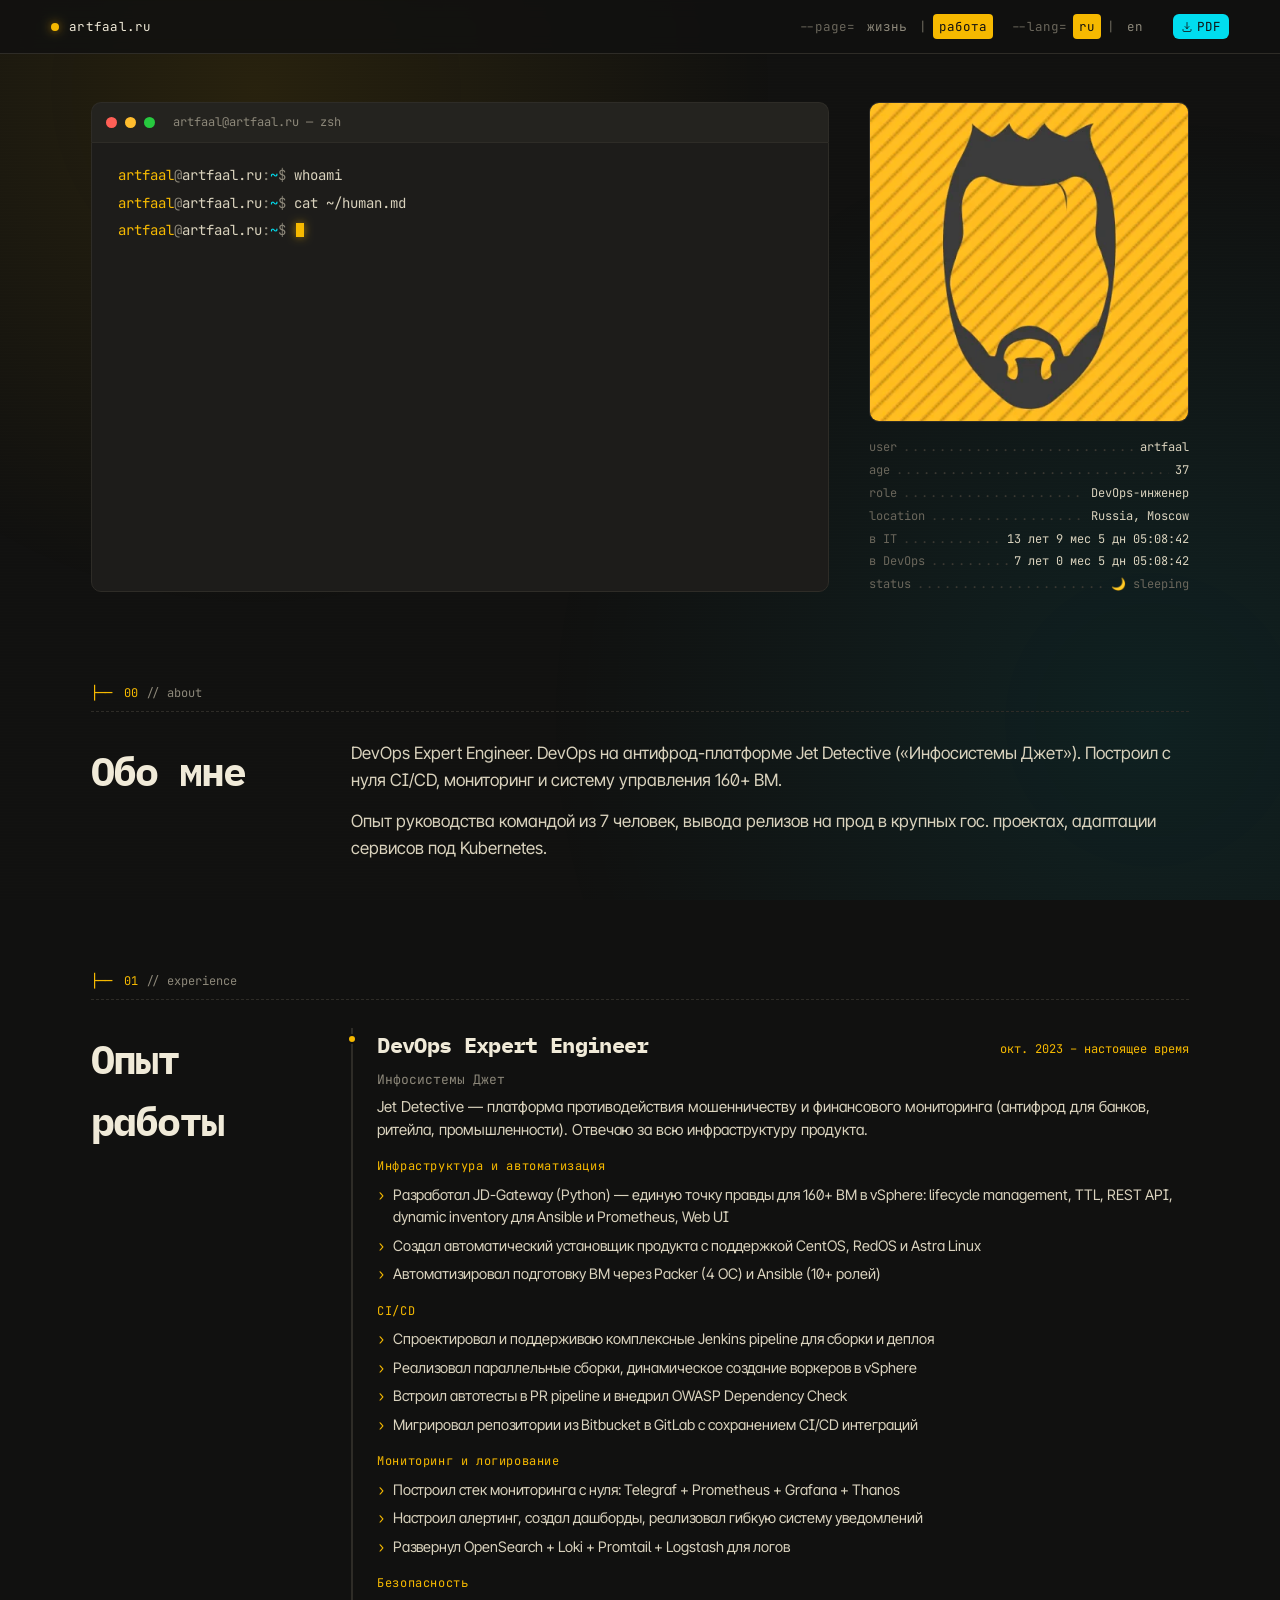
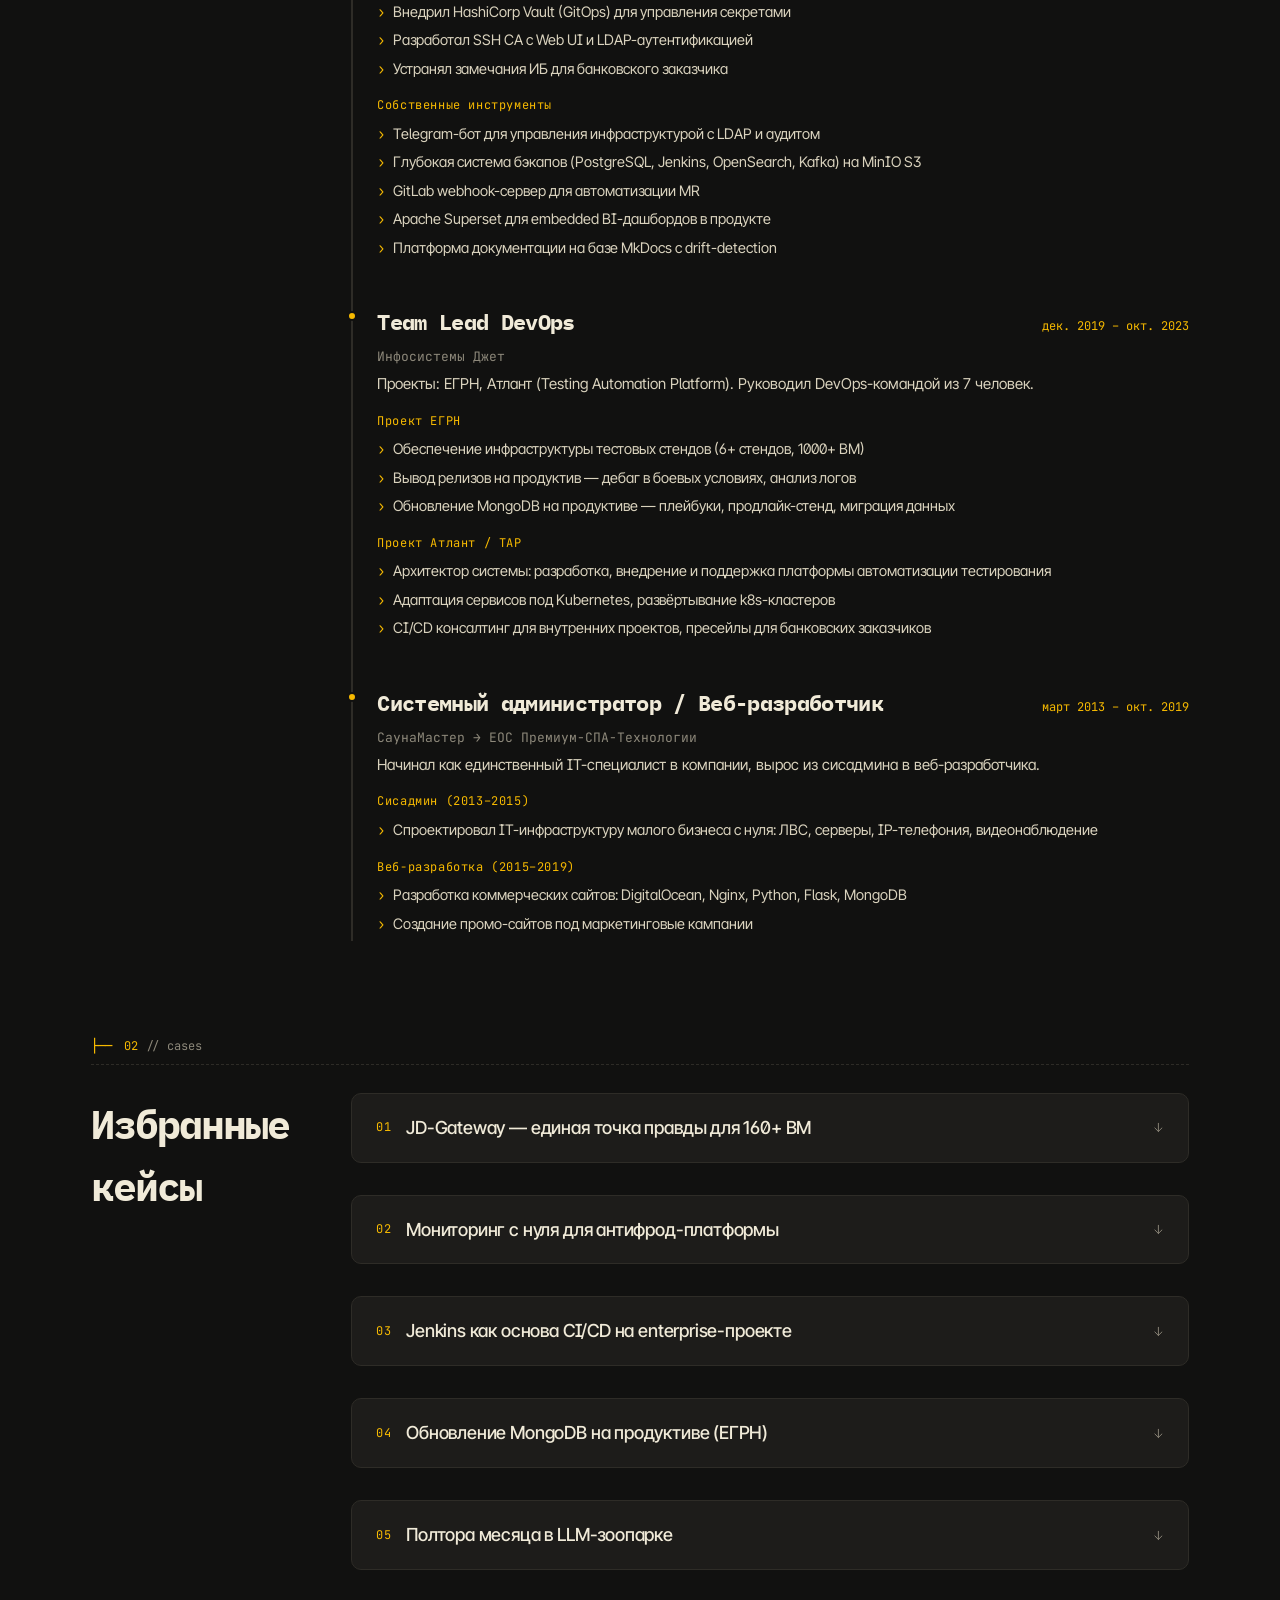
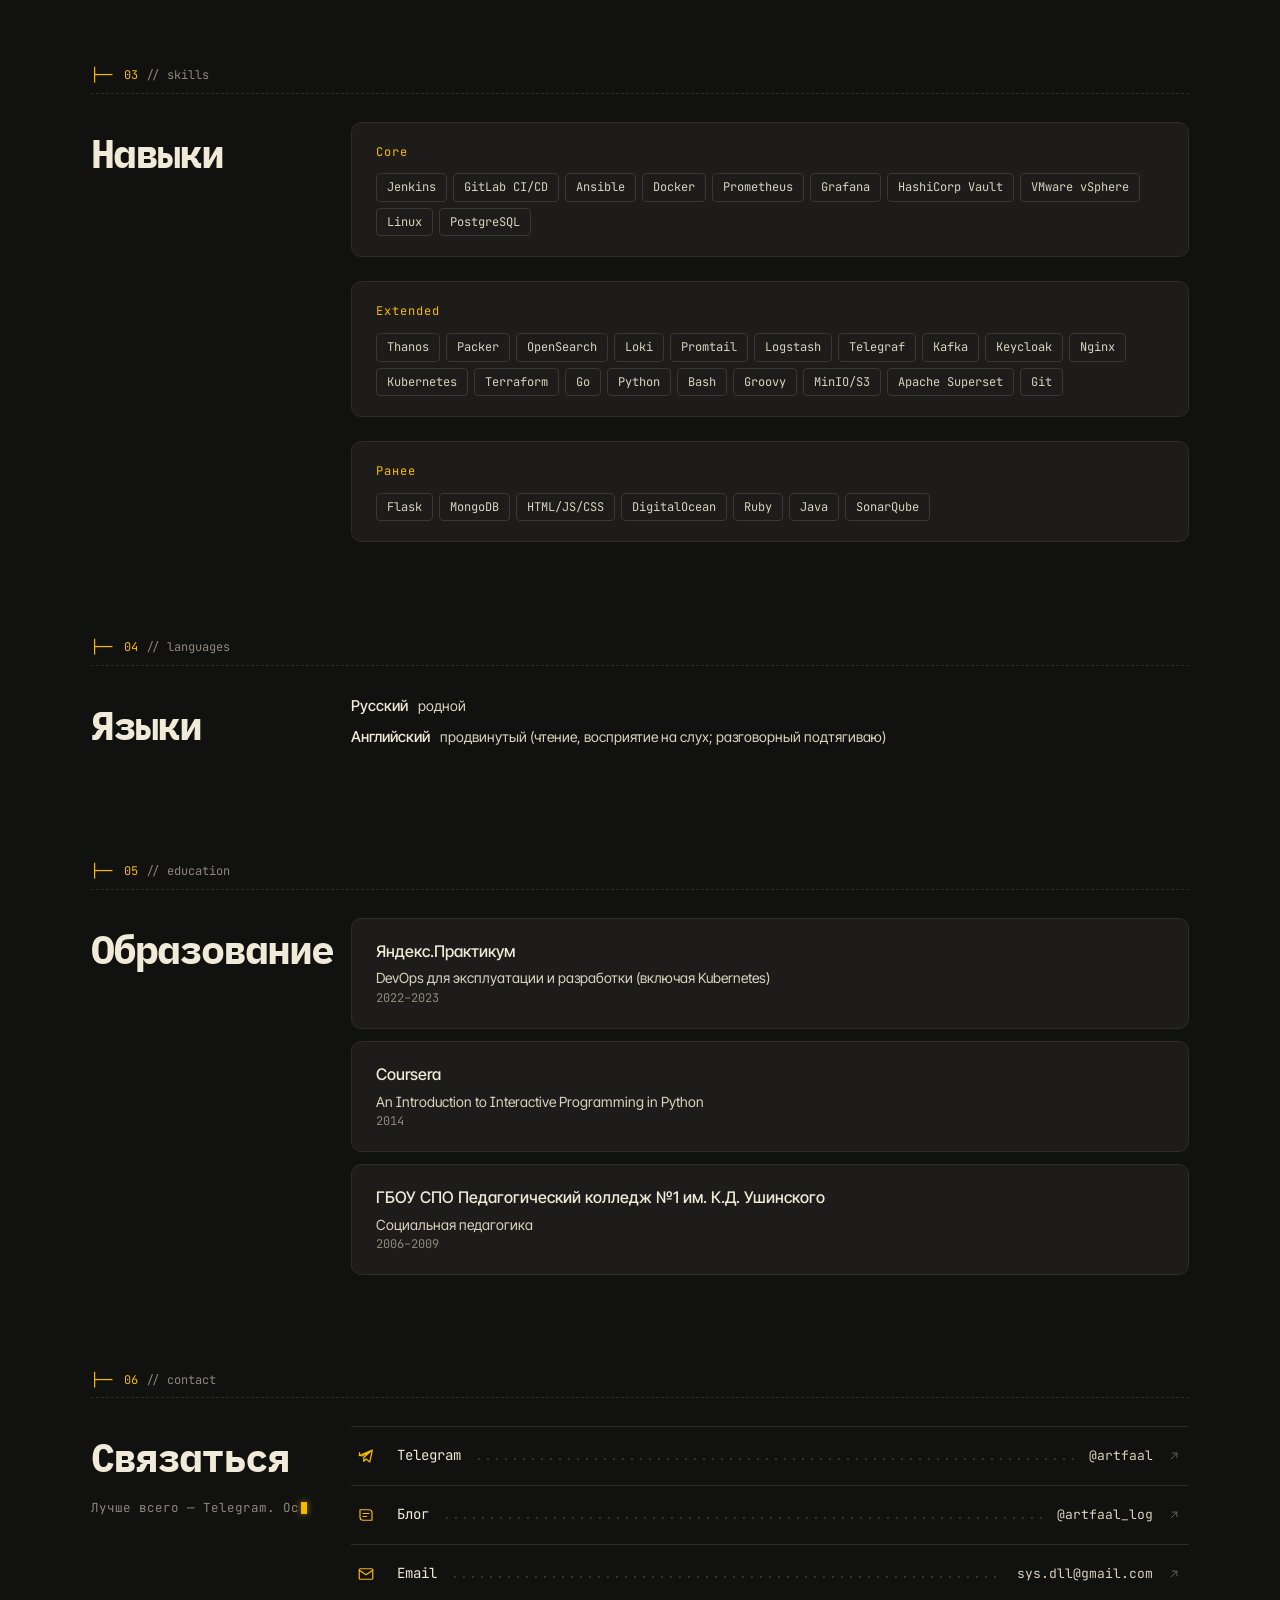
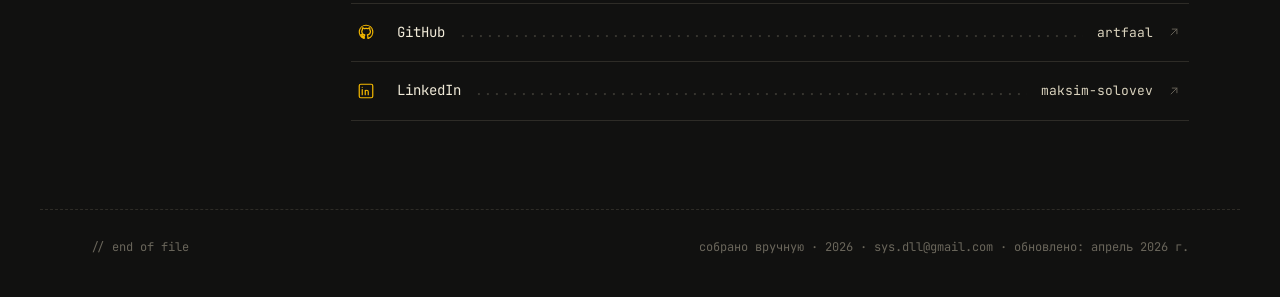
==== commit 6b01ec2a: "refactor: автонумерация секций (0-indexed) + чистка связанности Чистка косяков после step 28 (side q" ====
--- a/cv/index.html
+++ b/cv/index.html
@@ -28,7 +28,7 @@
   <!-- Styles -->
   <link rel="stylesheet" href="../src/styles/base.css?v=de85e3fd">
   <link rel="stylesheet" href="../src/styles/layout.css?v=7710a623">
-  <link rel="stylesheet" href="../src/styles/components.css?v=7dbf0183">
+  <link rel="stylesheet" href="../src/styles/components.css?v=4f071089">
 </head>
 <body>
   <div class="page-wrap">
@@ -41,9 +41,9 @@
   </div>
 
   <script src="../src/js/utils.js?v=cb27566f"></script>
-  <script src="../src/js/content.js?v=c80f74a1"></script>
+  <script src="../src/js/content.js?v=a0d61b96"></script>
   <script src="../src/js/icons.js?v=7d327c58"></script>
-  <script src="../src/js/shared.js?v=074106e3"></script>
-  <script src="../src/js/page-cv.js?v=672bd16d"></script>
+  <script src="../src/js/shared.js?v=b958da27"></script>
+  <script src="../src/js/page-cv.js?v=3892f25d"></script>
 </body>
 </html>
--- a/src/styles/components.css
+++ b/src/styles/components.css
@@ -962,6 +962,13 @@
   transition: color 0.2s ease, border-color 0.2s ease;
 }
 .sq-outro:hover { color: var(--accent); border-bottom-color: var(--accent); }
+.sq-outro-ext {
+  display: inline-flex;
+  align-items: center;
+  color: var(--muted-2);
+  transition: color 0.2s ease, transform 0.2s ease;
+}
+.sq-outro:hover .sq-outro-ext { color: var(--accent); transform: translate(2px, -2px); }
 
 @media (min-width: 700px) {
   .sq-grid { grid-template-columns: repeat(2, minmax(0, 1fr)); gap: 16px; }
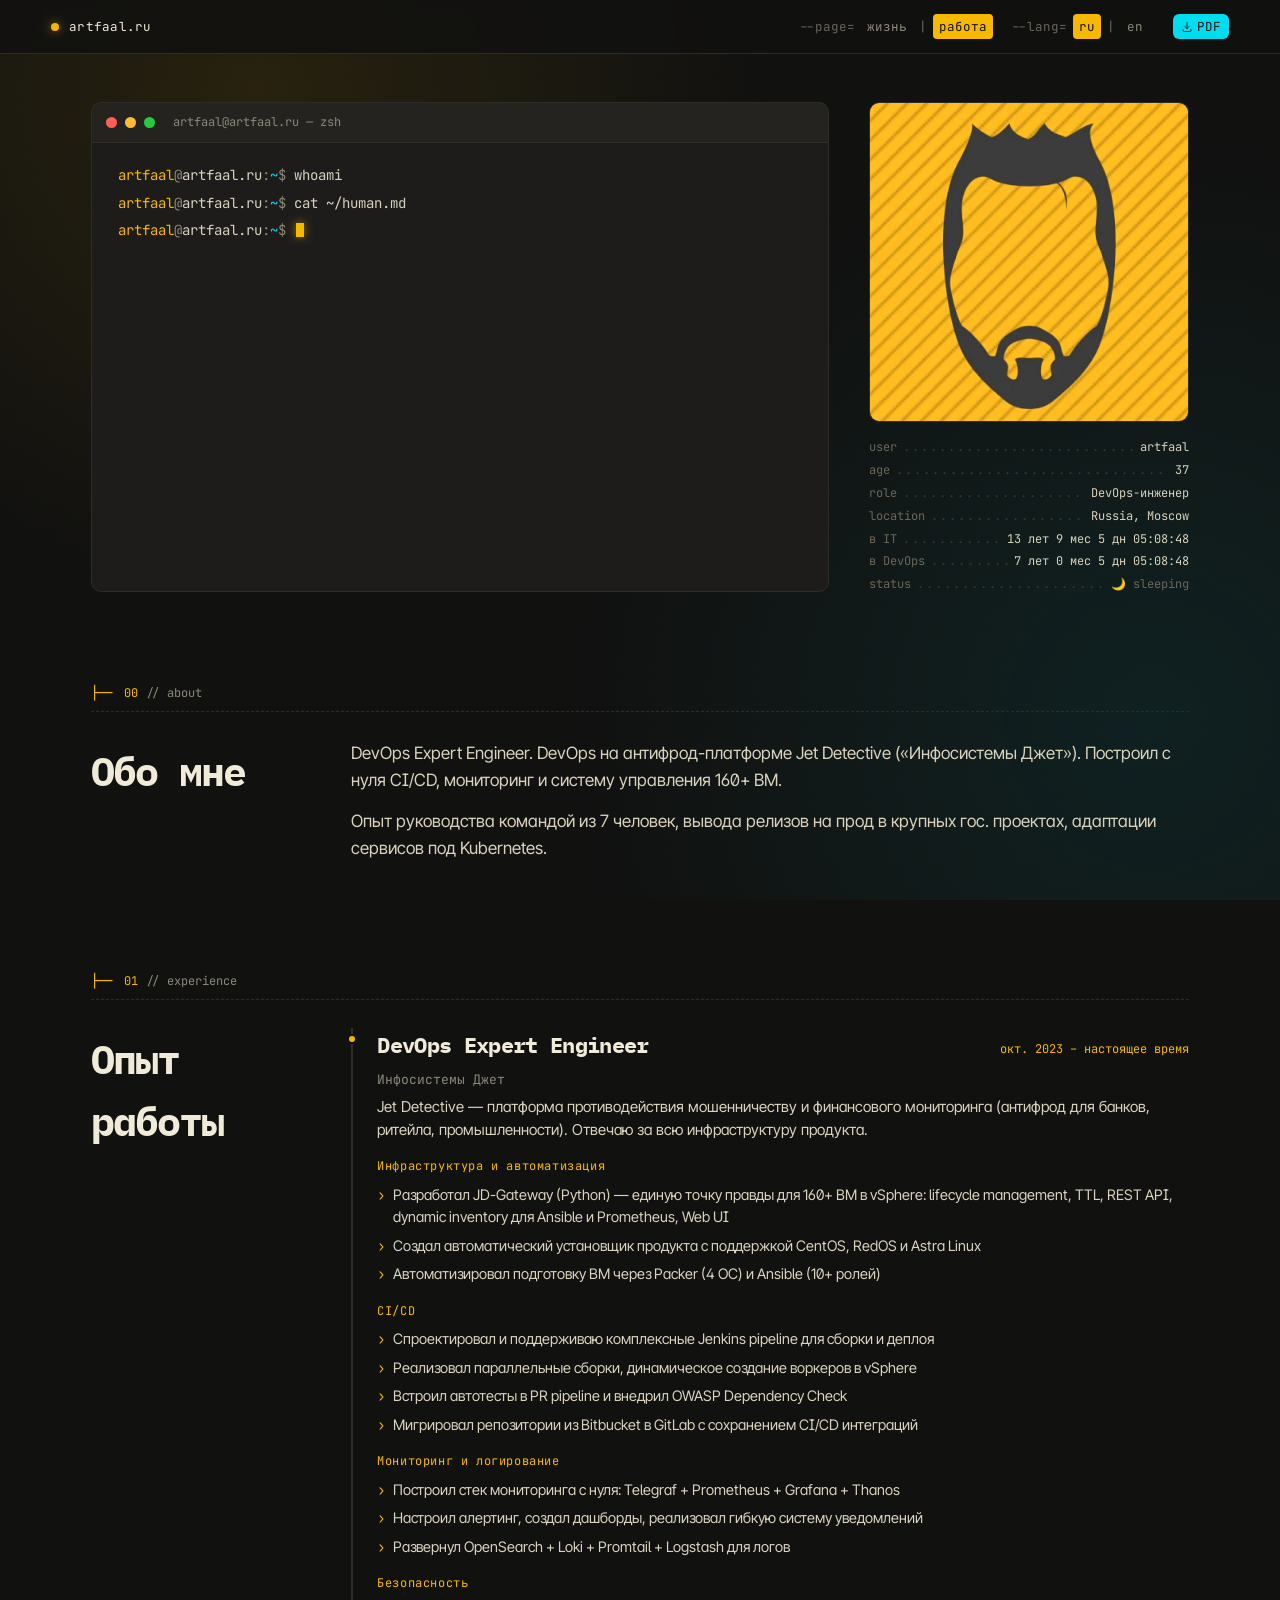
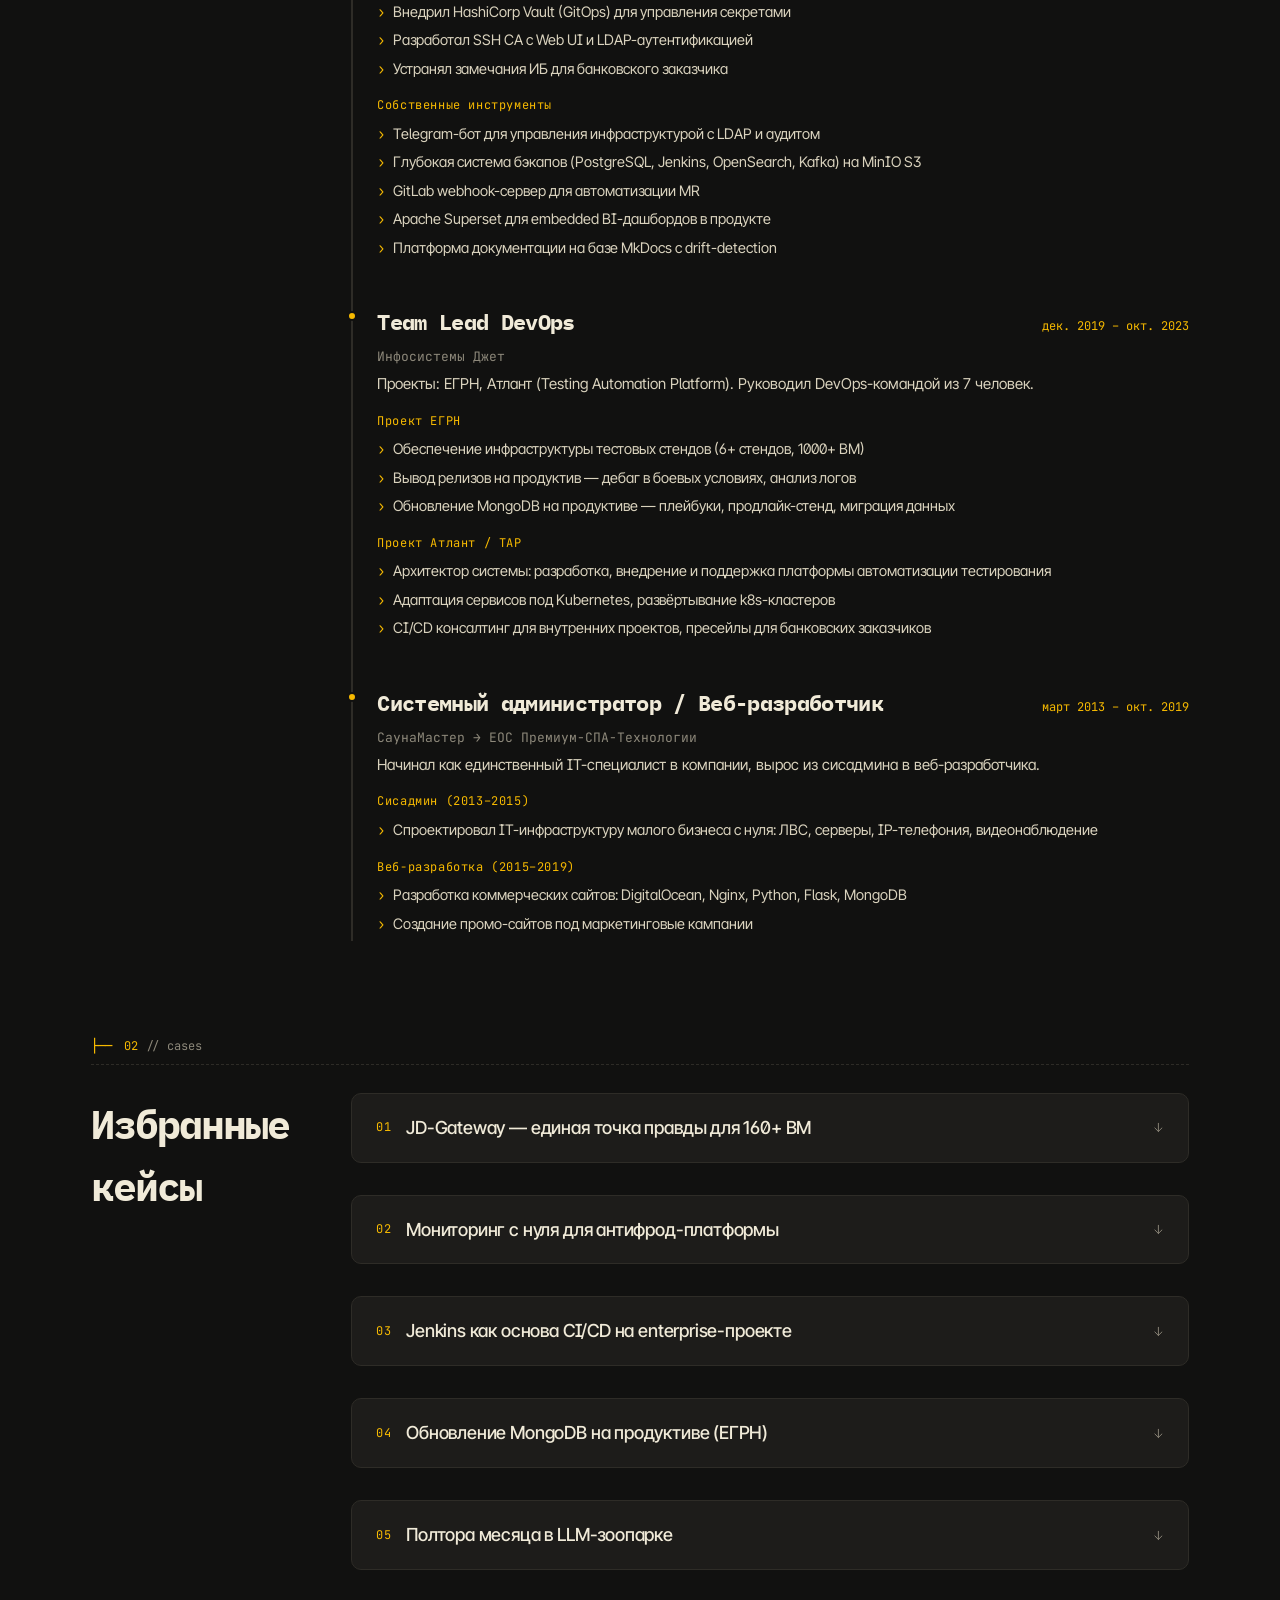
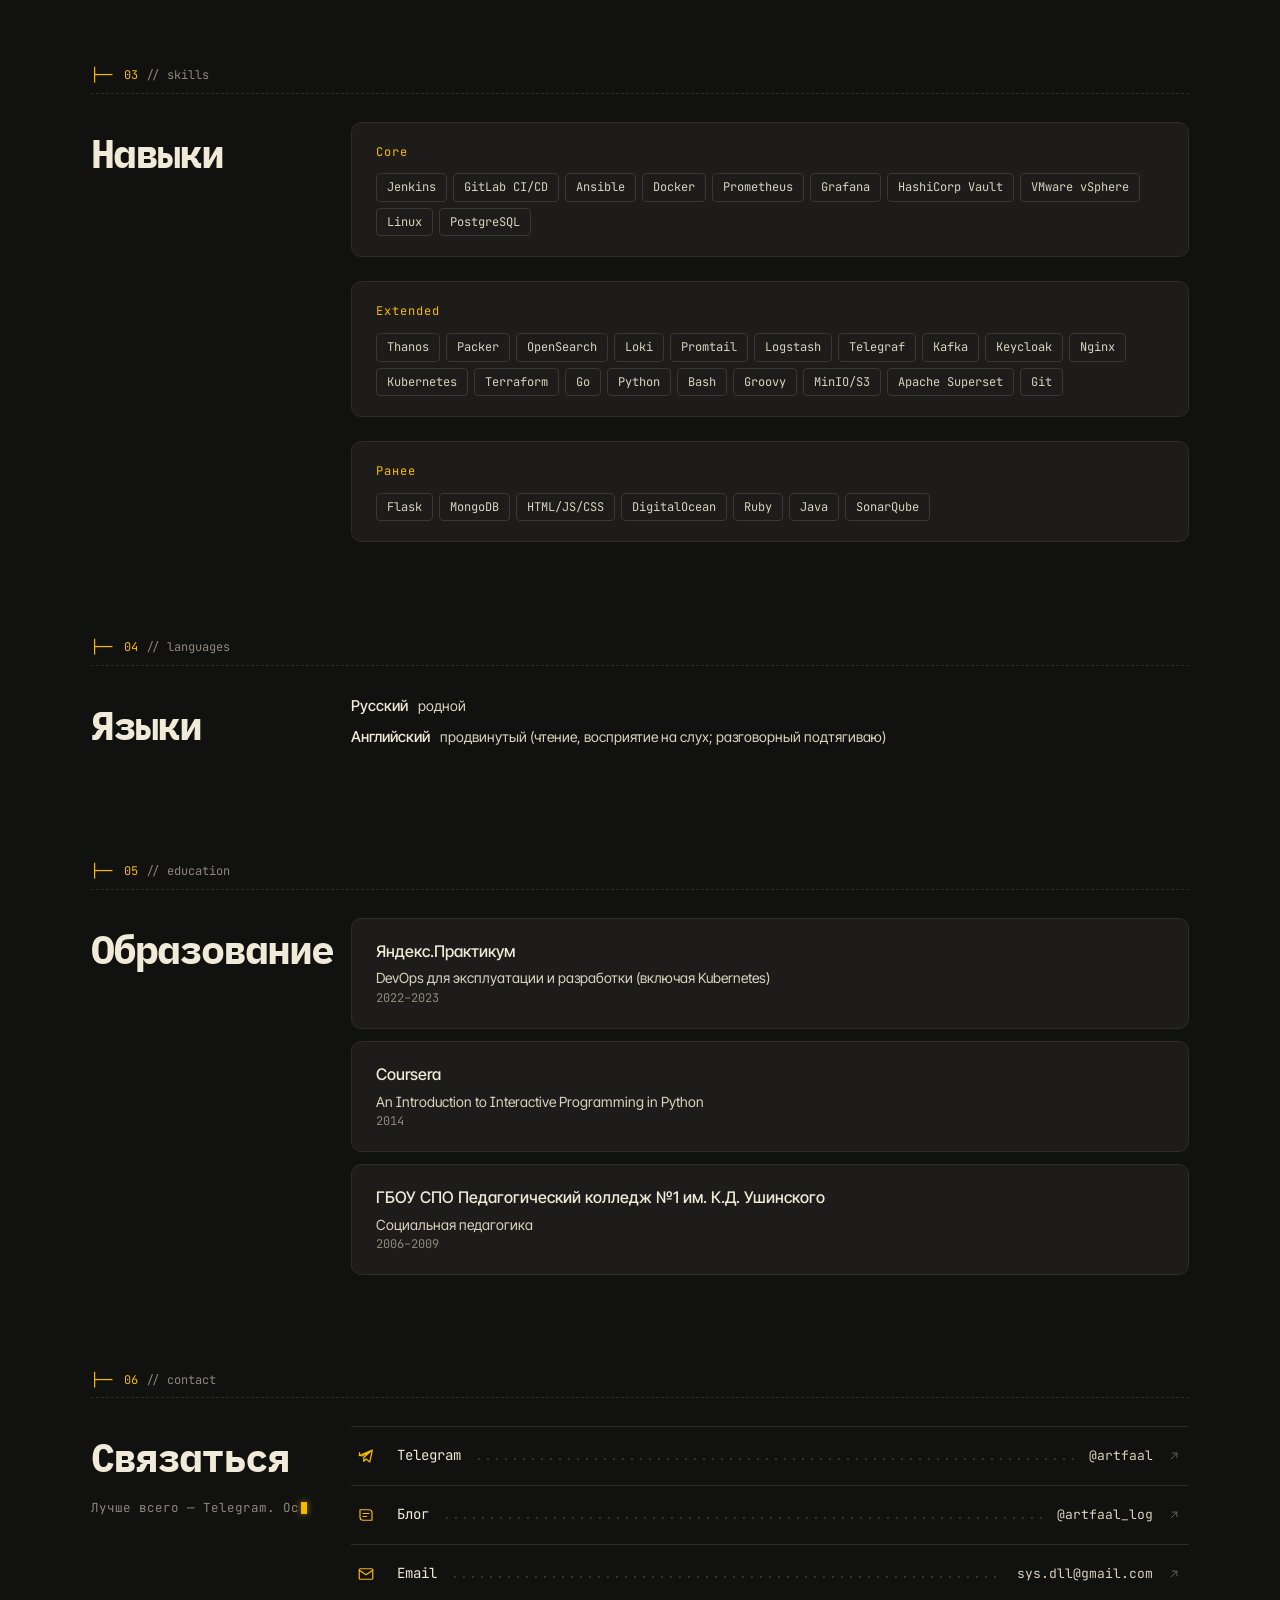
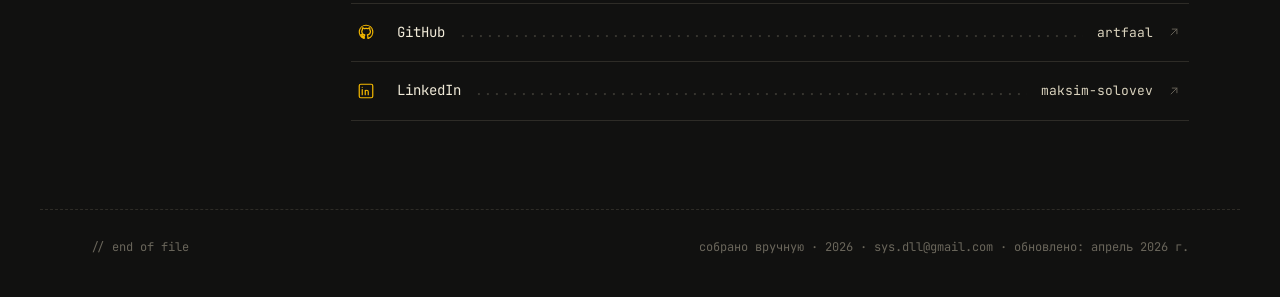
==== commit e3d4b579: "content: голос макса на странице «жизнь» + правило про EN-перевод через агента 9 точечных правок в p" ====
--- a/cv/index.html
+++ b/cv/index.html
@@ -41,7 +41,7 @@
   </div>
 
   <script src="../src/js/utils.js?v=cb27566f"></script>
-  <script src="../src/js/content.js?v=a0d61b96"></script>
+  <script src="../src/js/content.js?v=6492a3fc"></script>
   <script src="../src/js/icons.js?v=7d327c58"></script>
   <script src="../src/js/shared.js?v=b958da27"></script>
   <script src="../src/js/page-cv.js?v=3892f25d"></script>
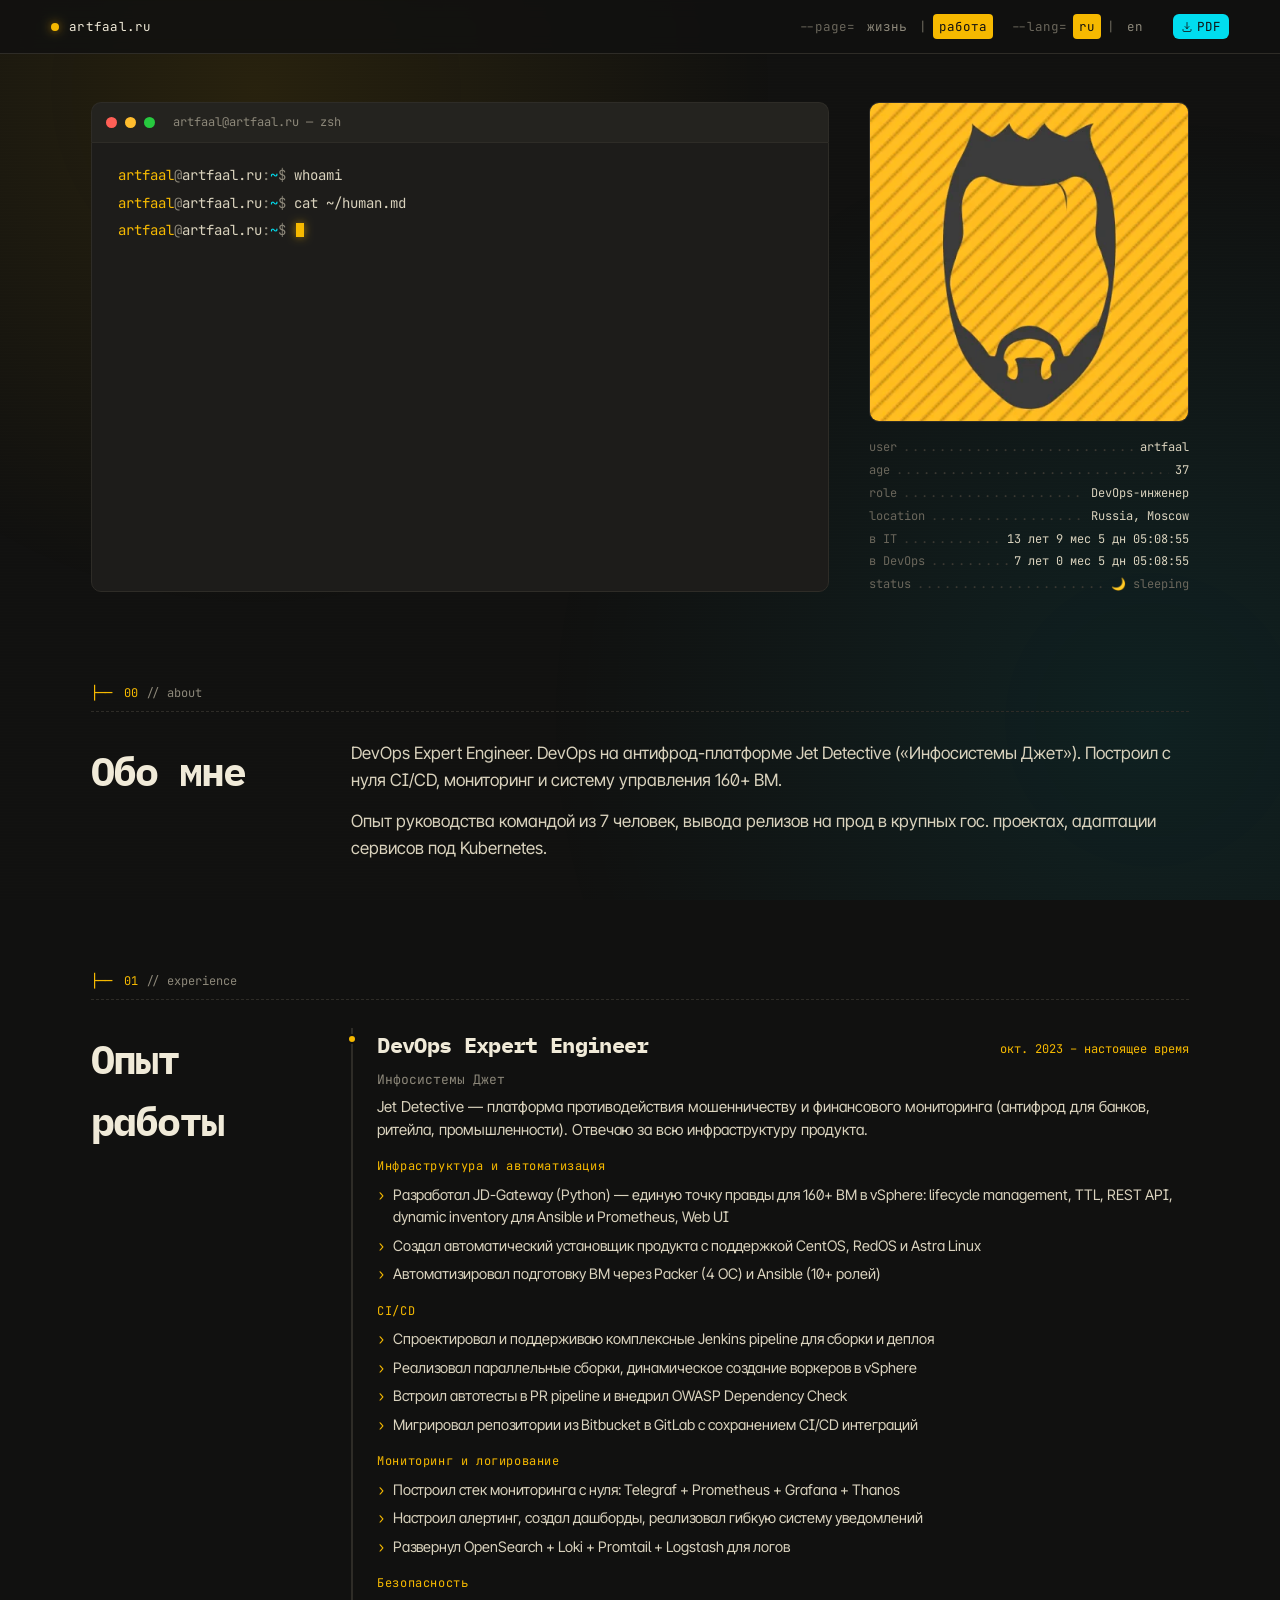
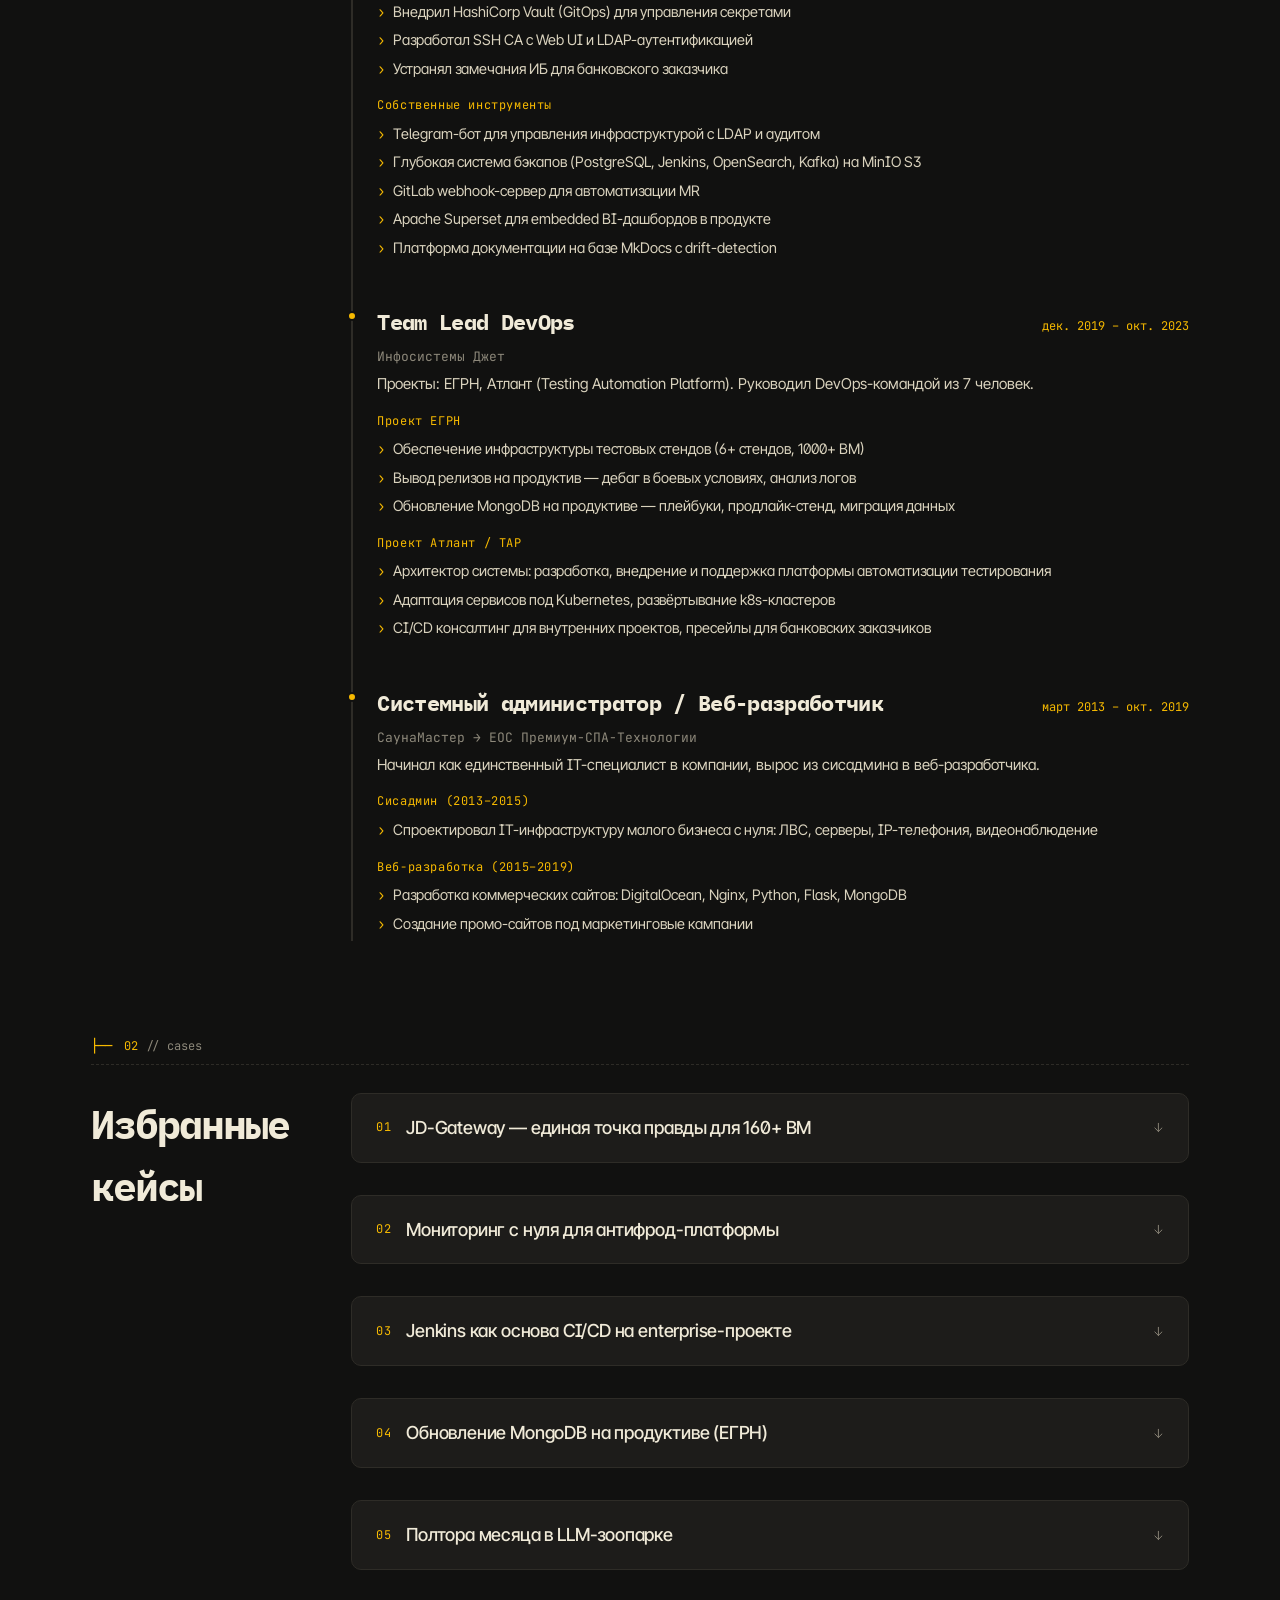
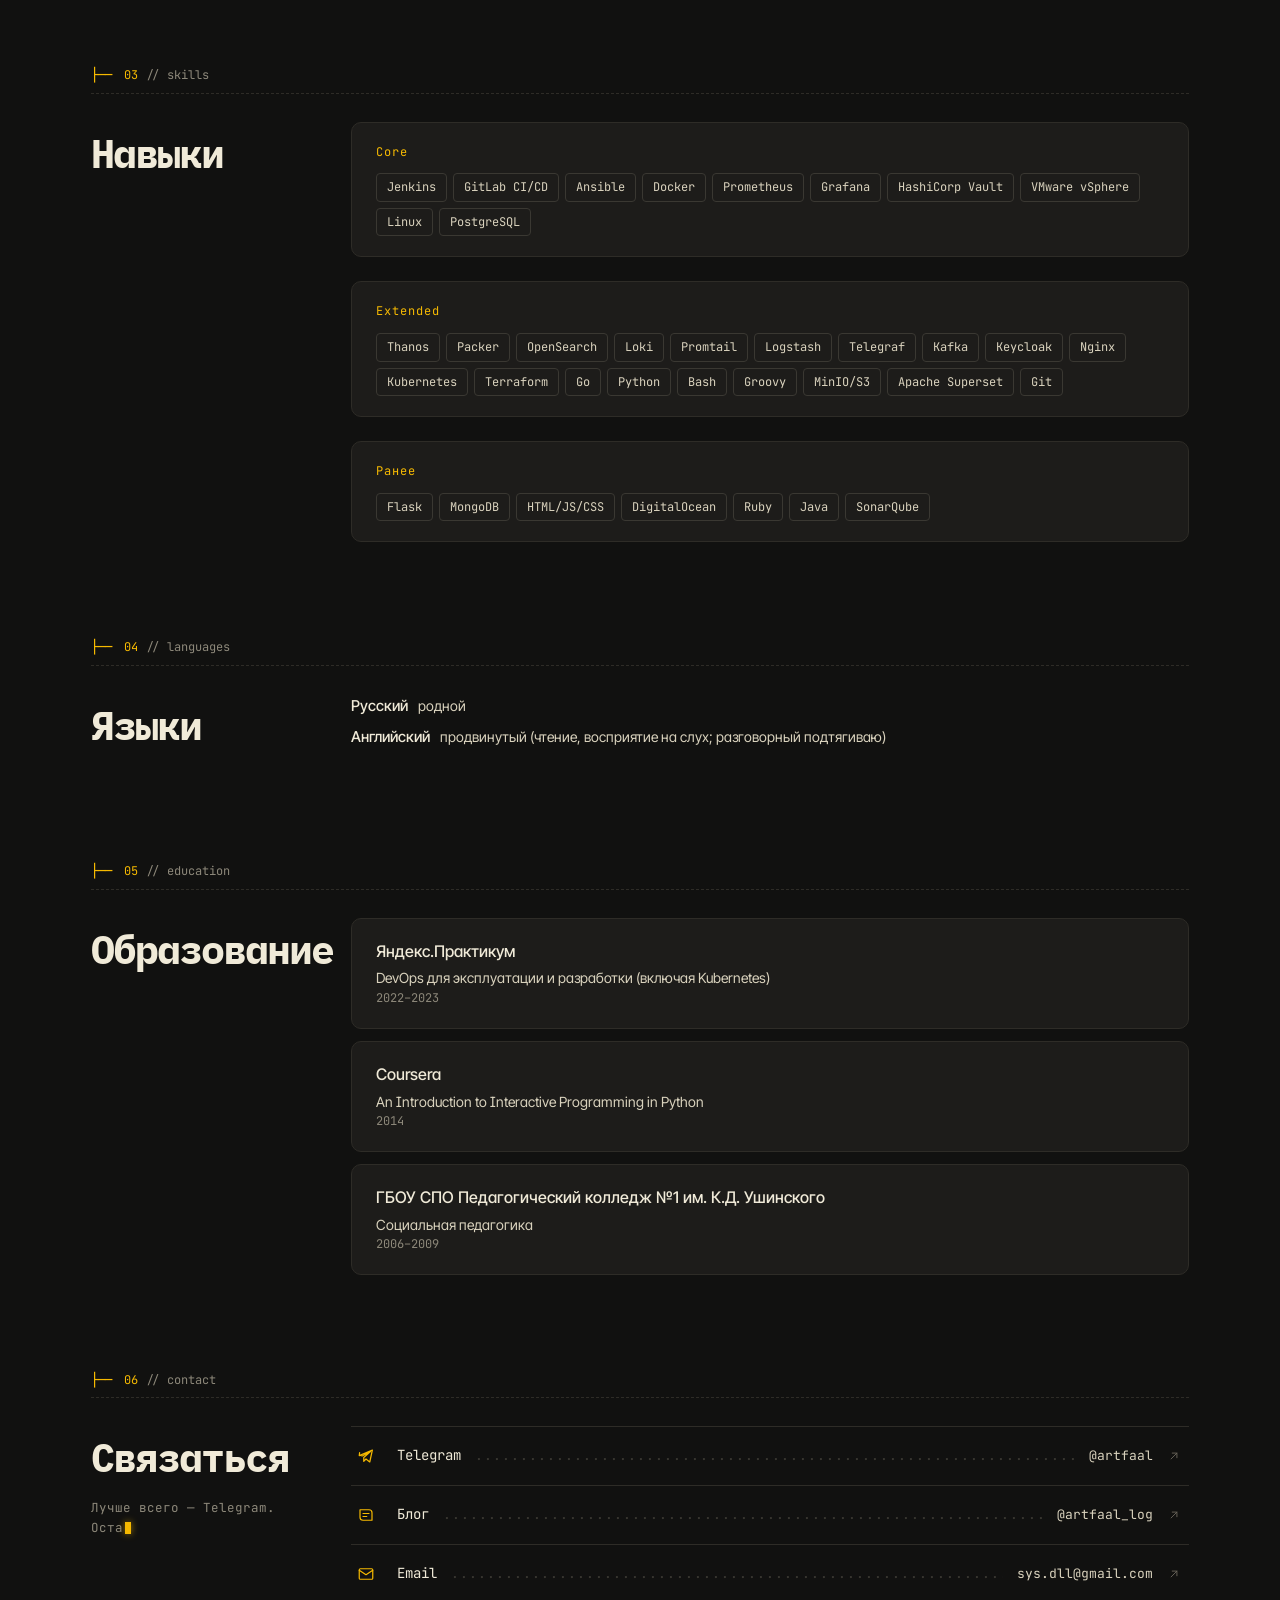
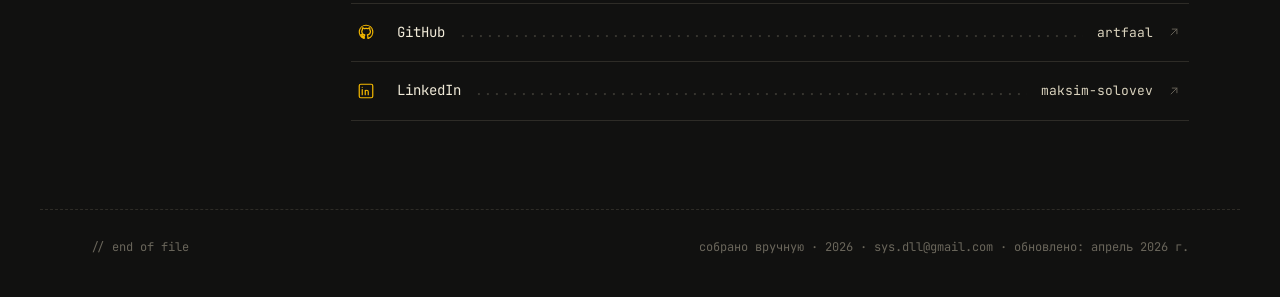
==== commit e6e4b9dd: "content: переставить порядок карточек в «по-человечески» Новый порядок: мотоцикл → книги → спортзал " ====
--- a/cv/index.html
+++ b/cv/index.html
@@ -41,7 +41,7 @@
   </div>
 
   <script src="../src/js/utils.js?v=cb27566f"></script>
-  <script src="../src/js/content.js?v=6492a3fc"></script>
+  <script src="../src/js/content.js?v=97d84b33"></script>
   <script src="../src/js/icons.js?v=7d327c58"></script>
   <script src="../src/js/shared.js?v=b958da27"></script>
   <script src="../src/js/page-cv.js?v=3892f25d"></script>
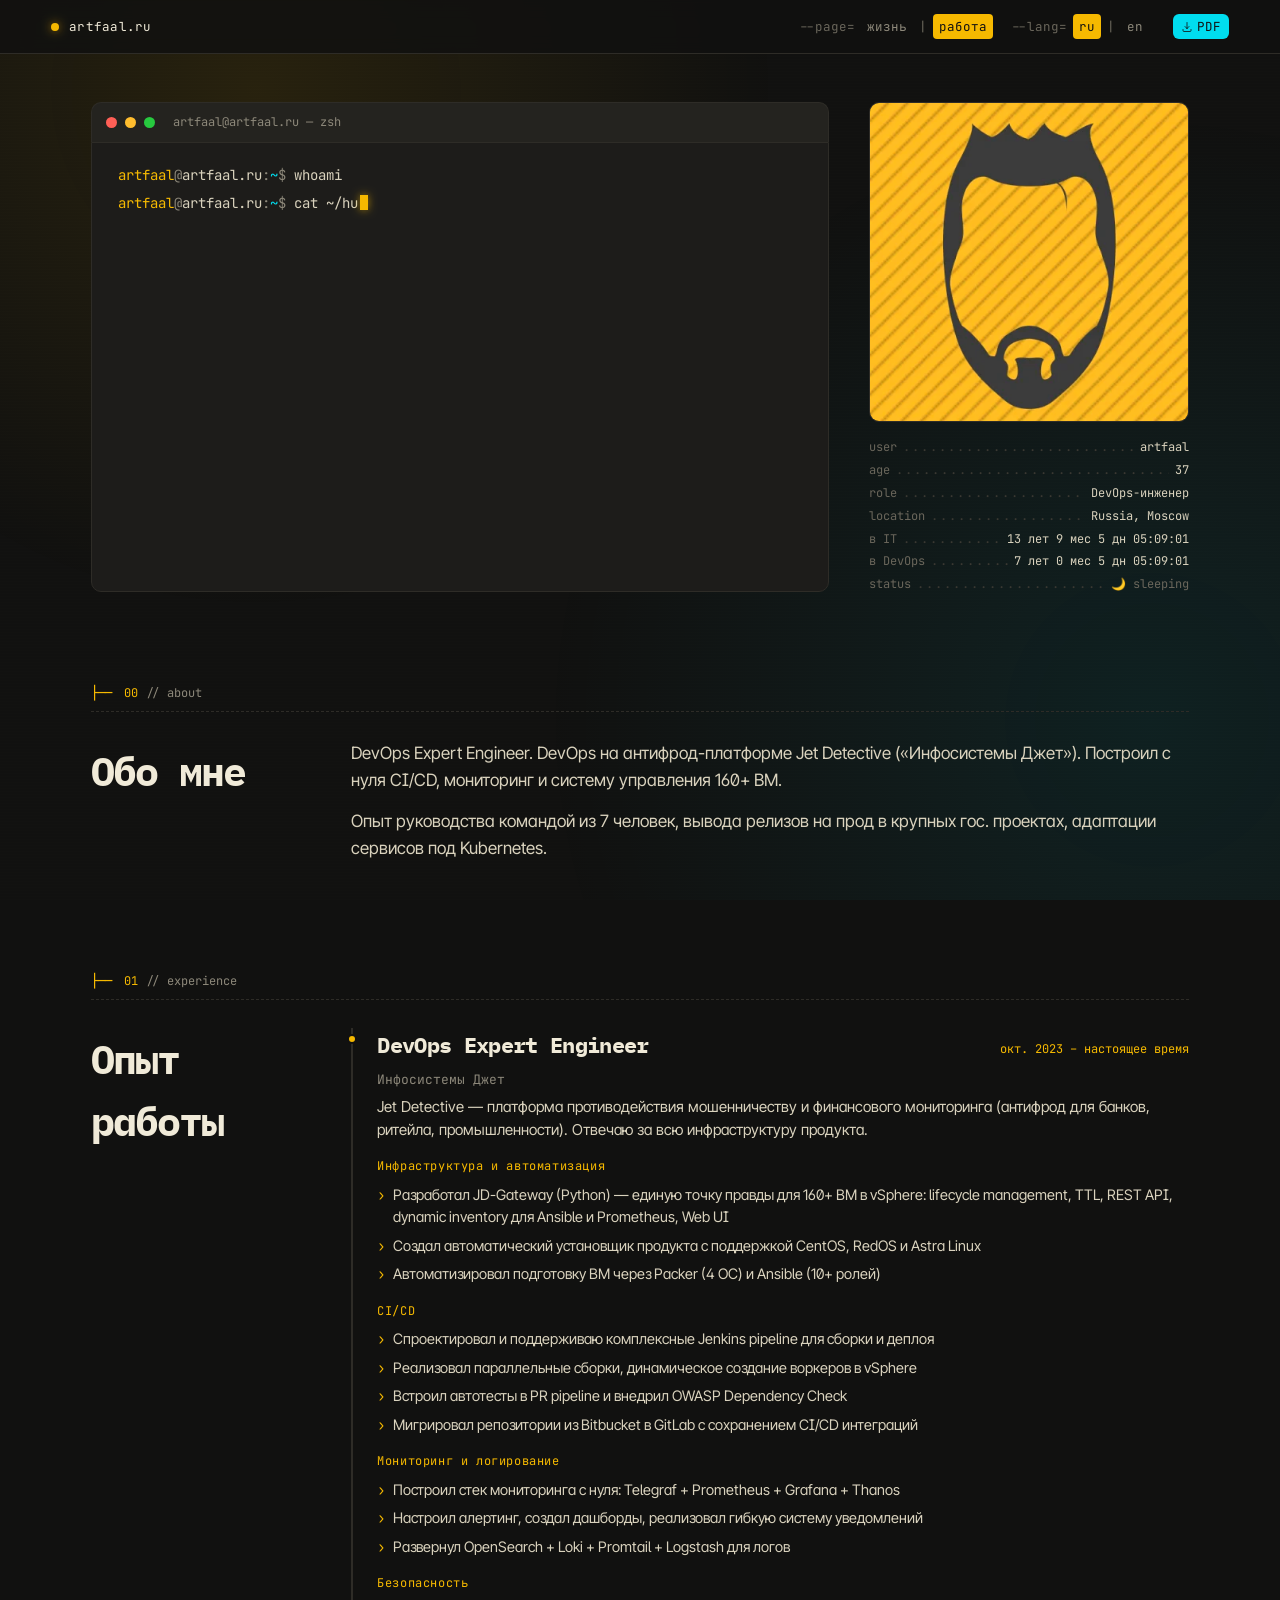
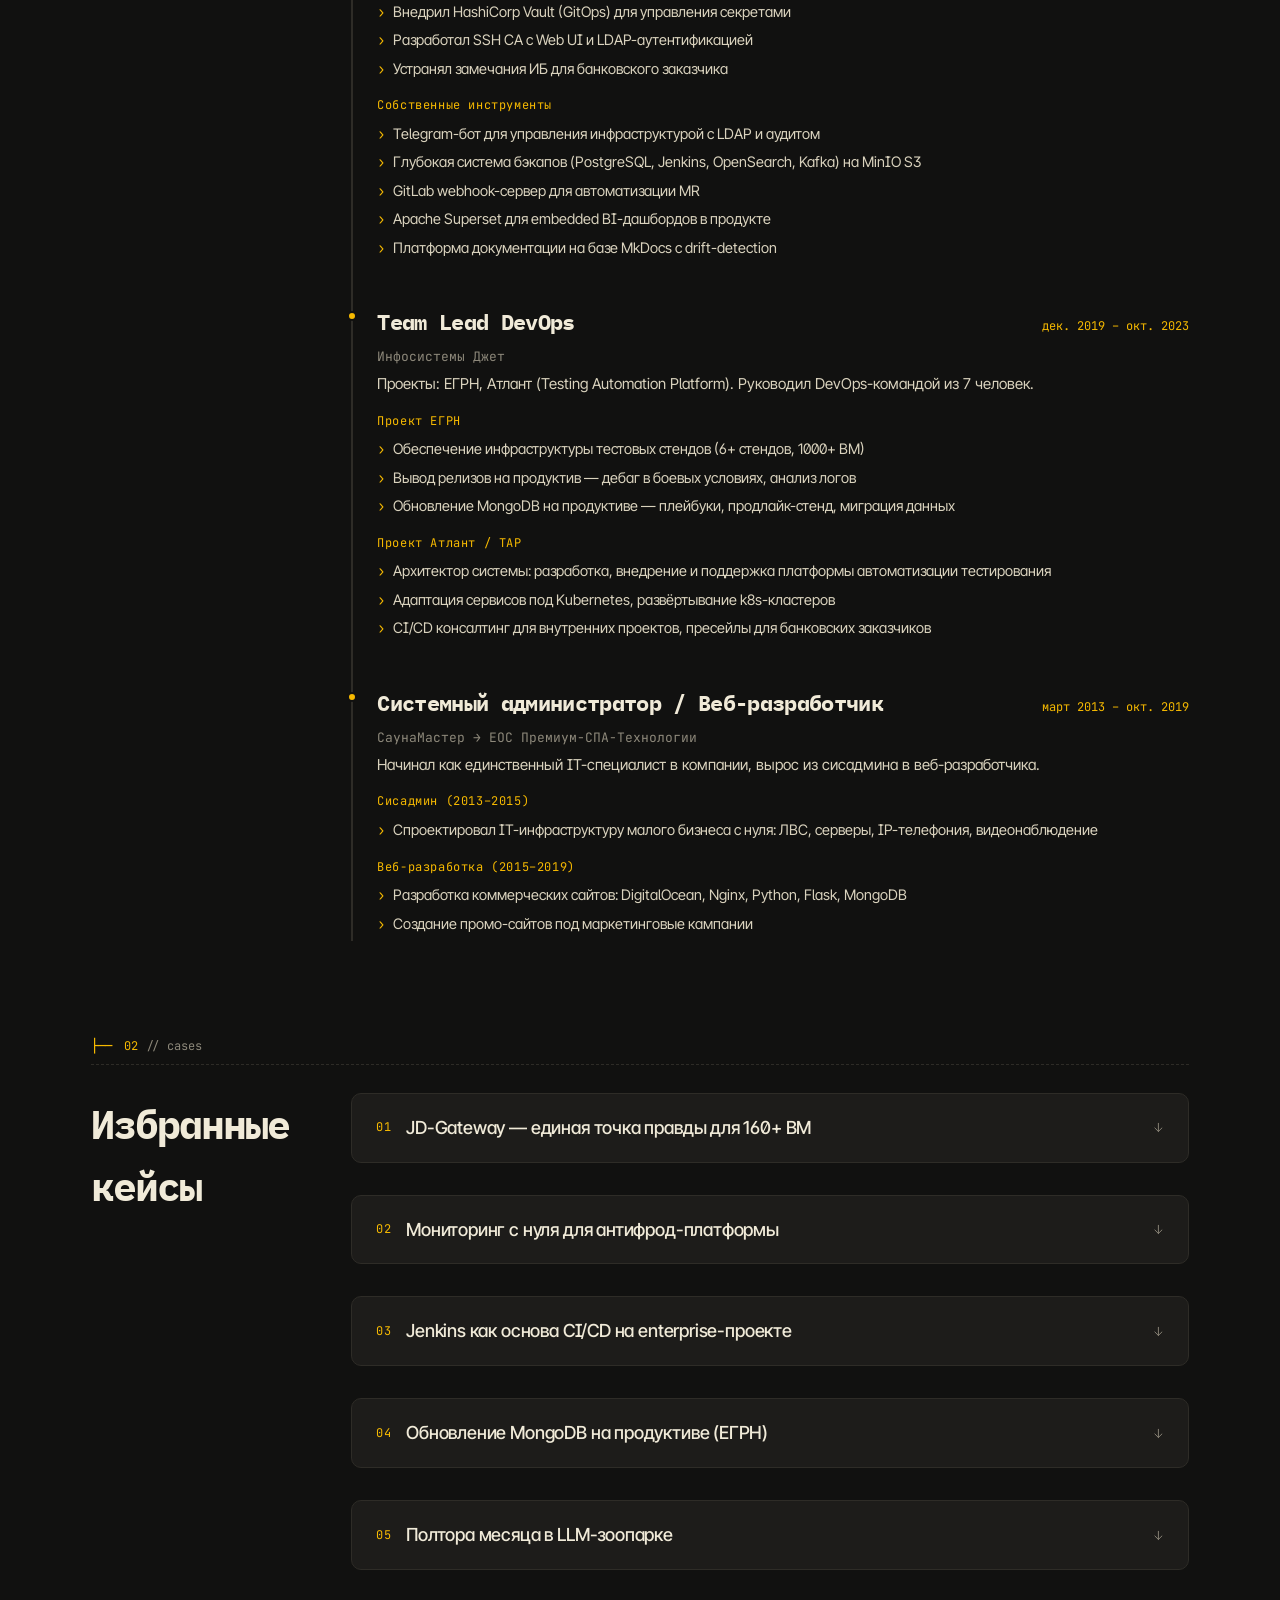
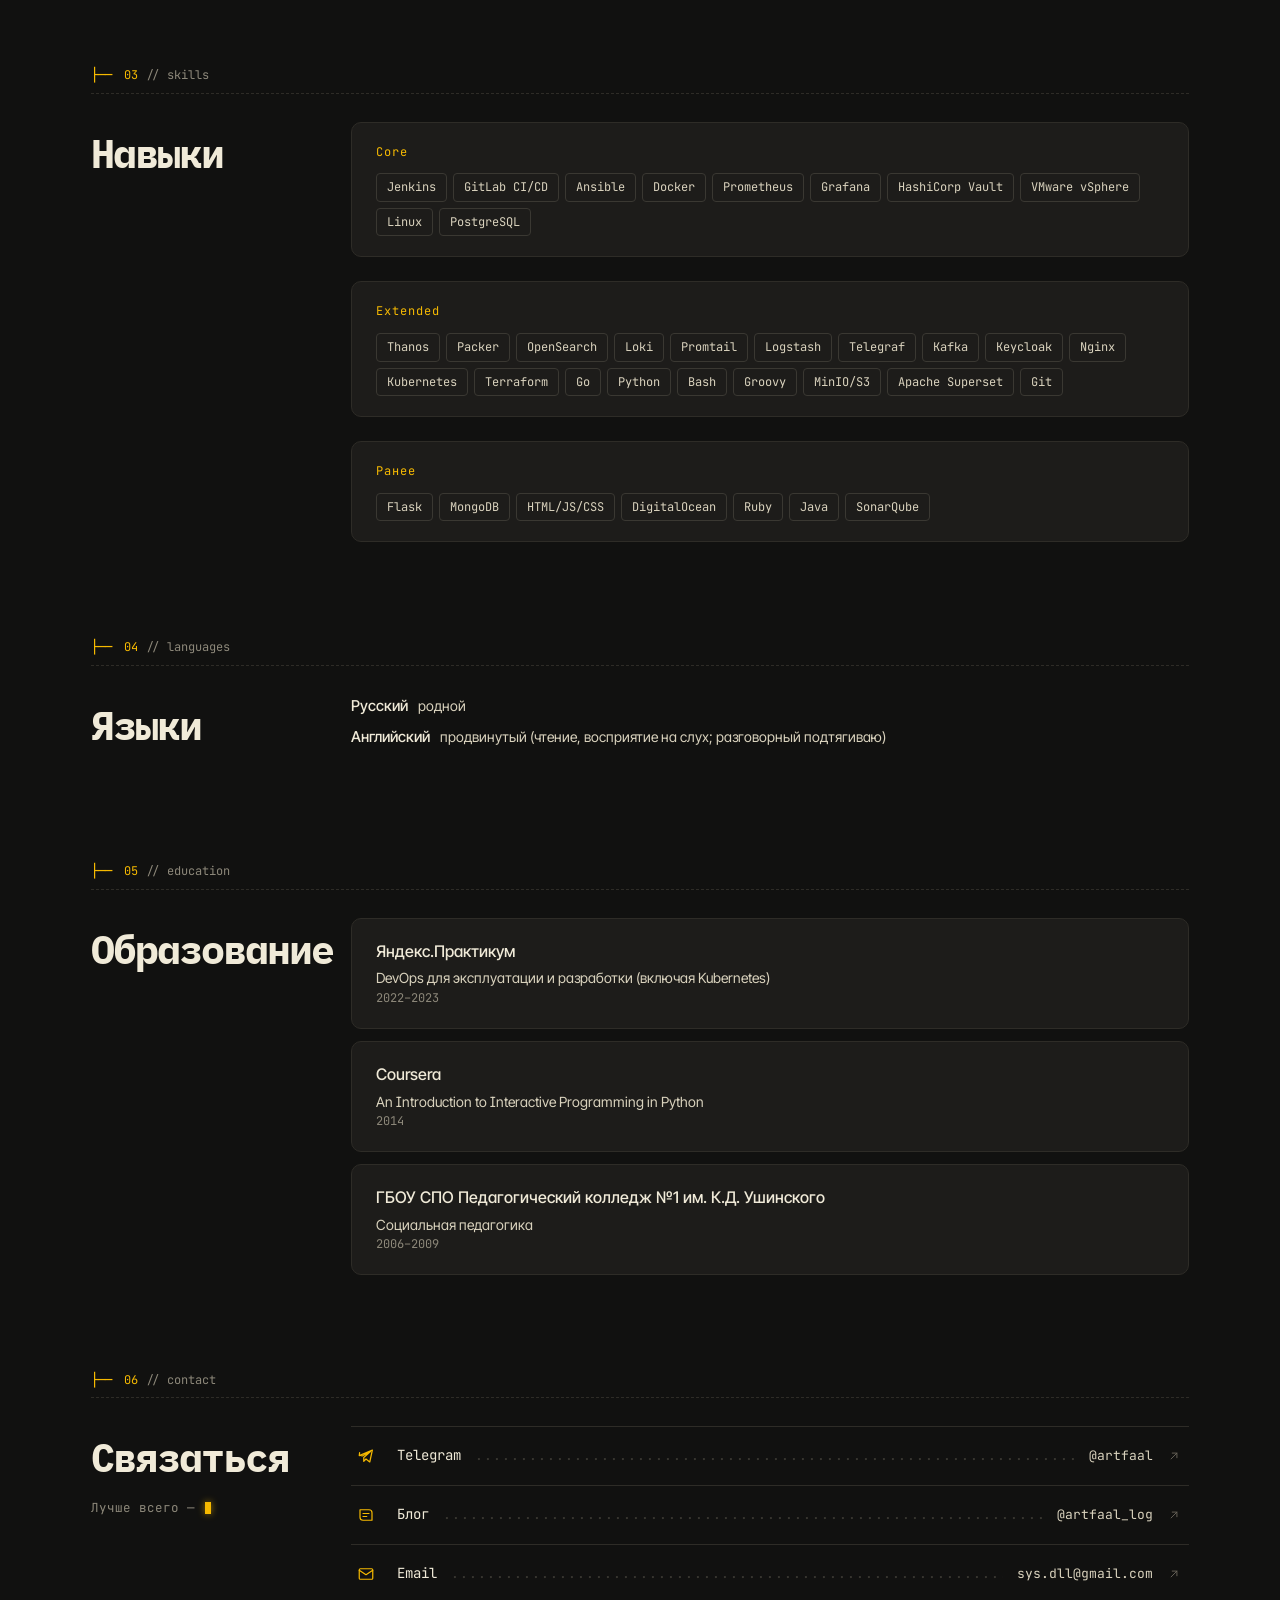
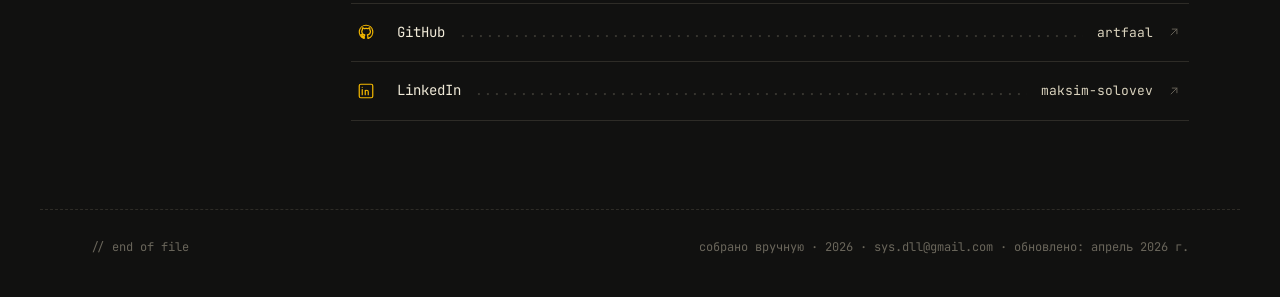
==== commit 4255b4ba: "content: обновлена информация по растениям =)" ====
--- a/cv/index.html
+++ b/cv/index.html
@@ -41,7 +41,7 @@
   </div>
 
   <script src="../src/js/utils.js?v=cb27566f"></script>
-  <script src="../src/js/content.js?v=97d84b33"></script>
+  <script src="../src/js/content.js?v=a6e19ee4"></script>
   <script src="../src/js/icons.js?v=7d327c58"></script>
   <script src="../src/js/shared.js?v=b958da27"></script>
   <script src="../src/js/page-cv.js?v=3892f25d"></script>
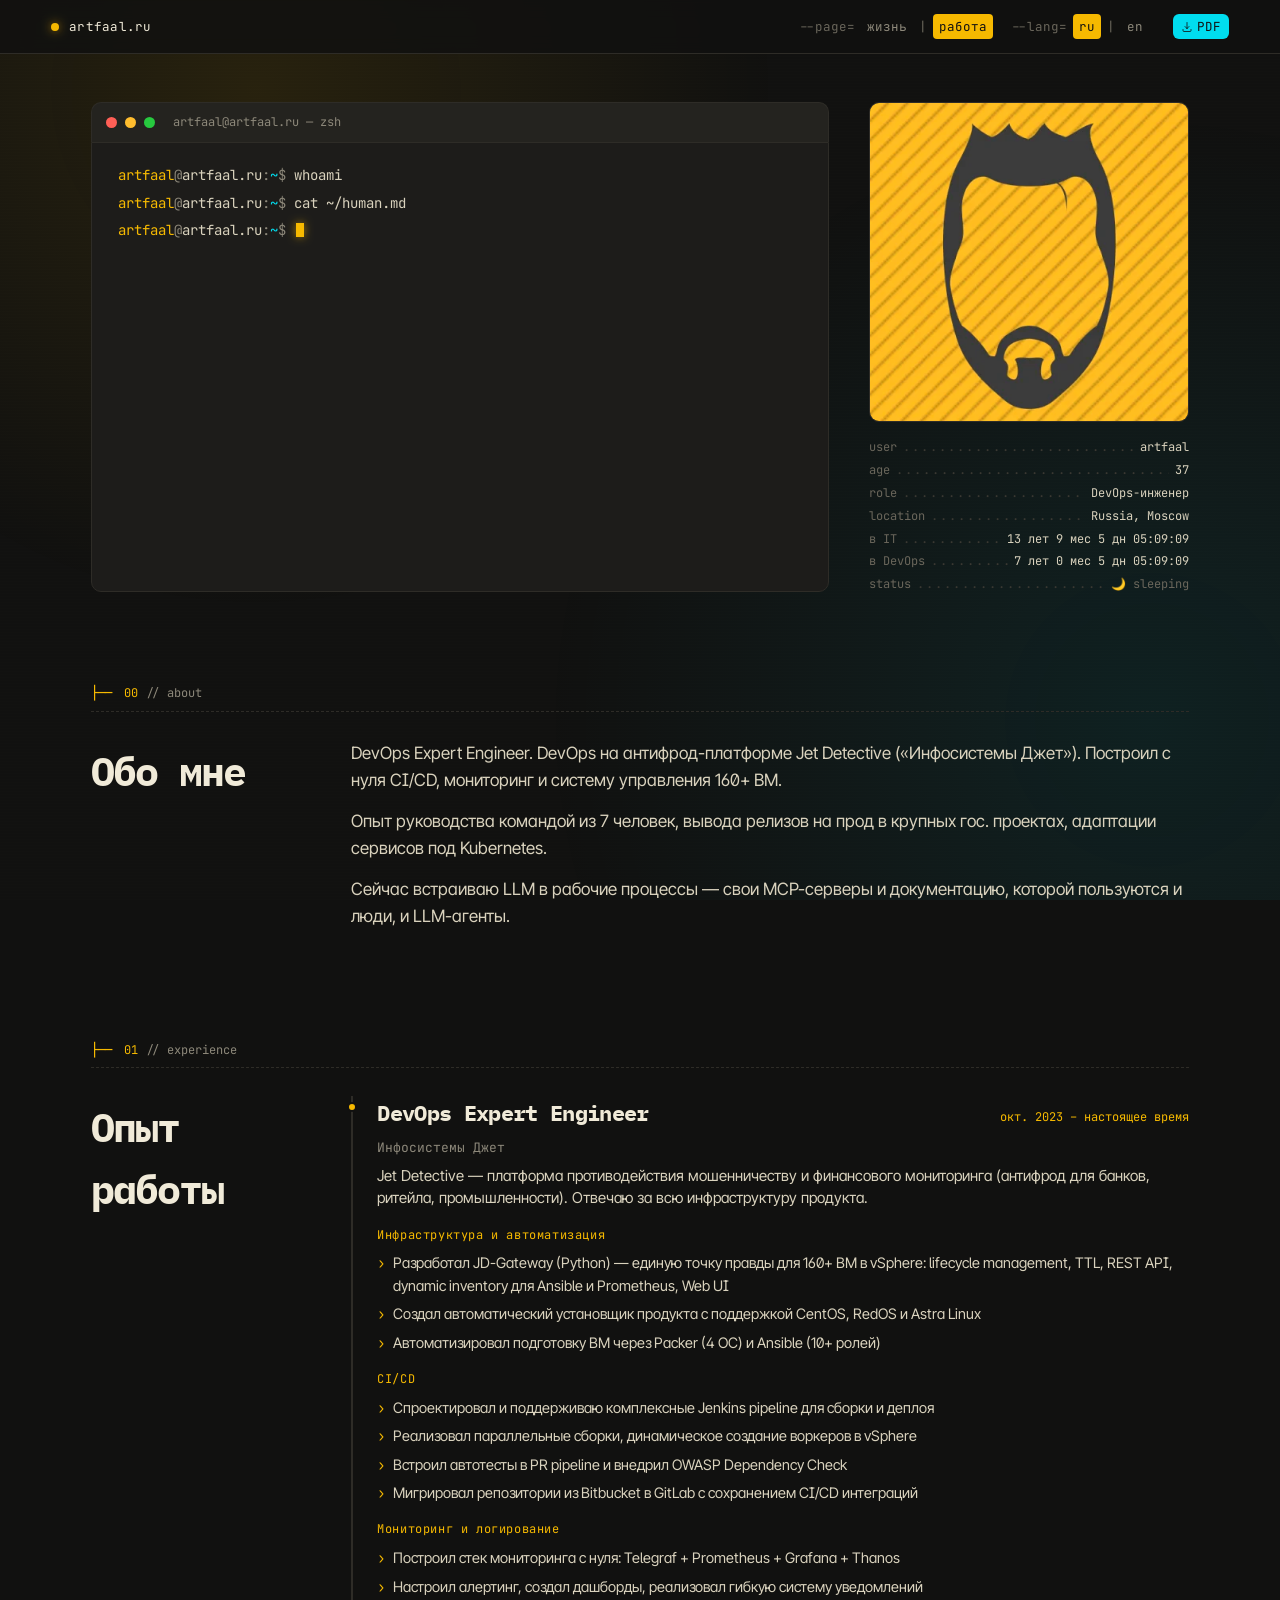
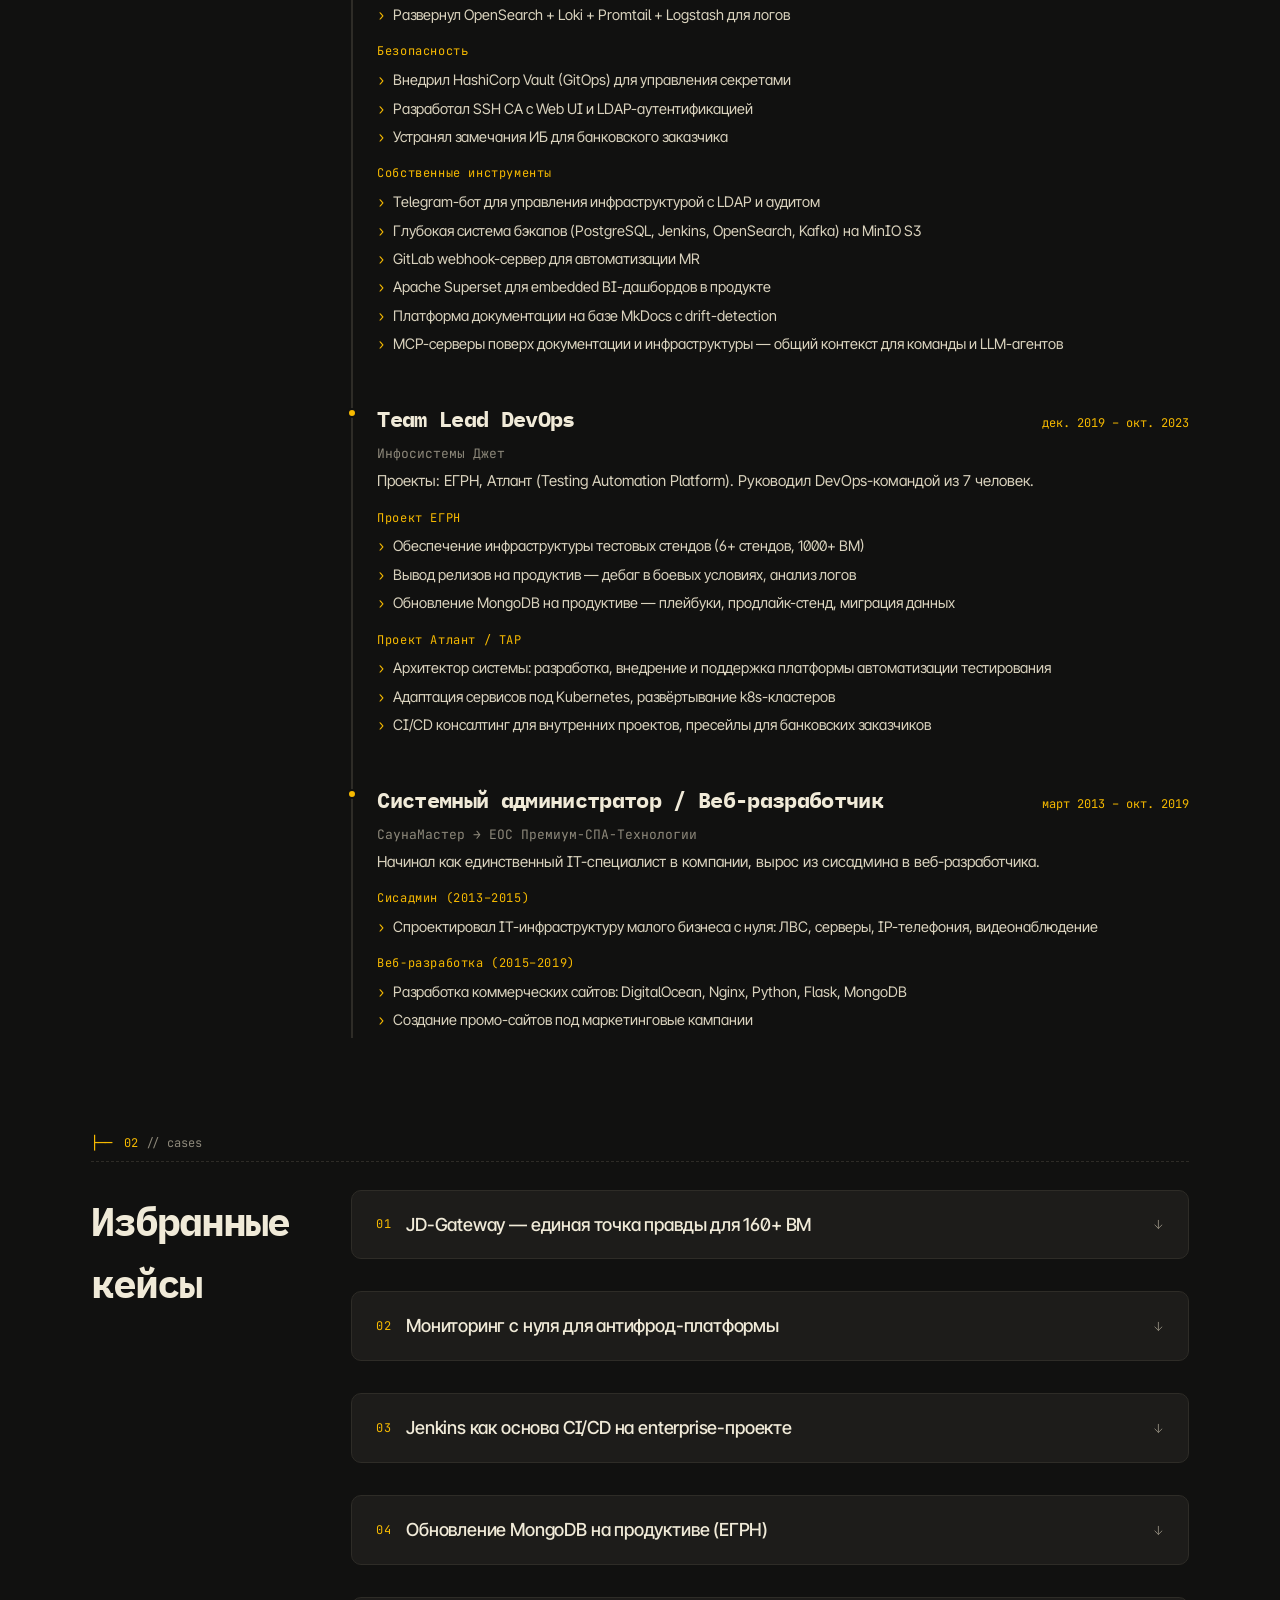
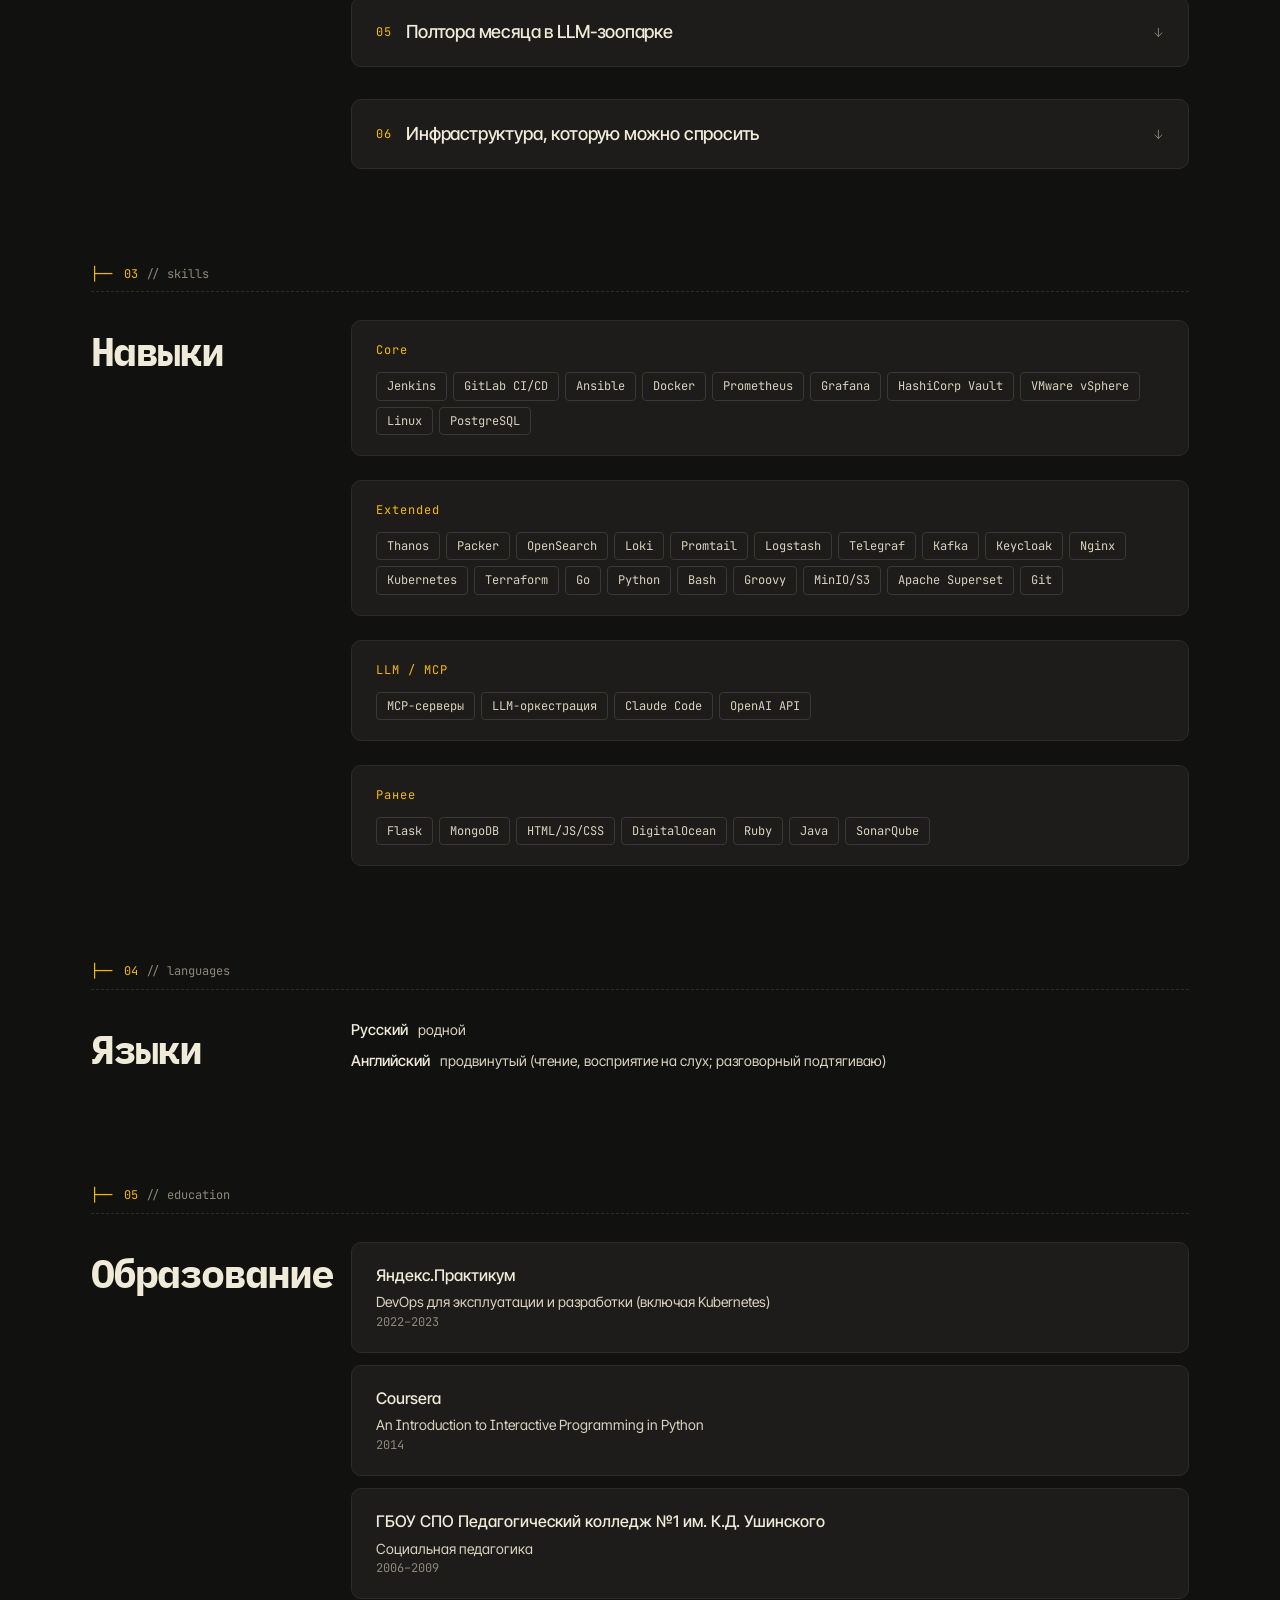
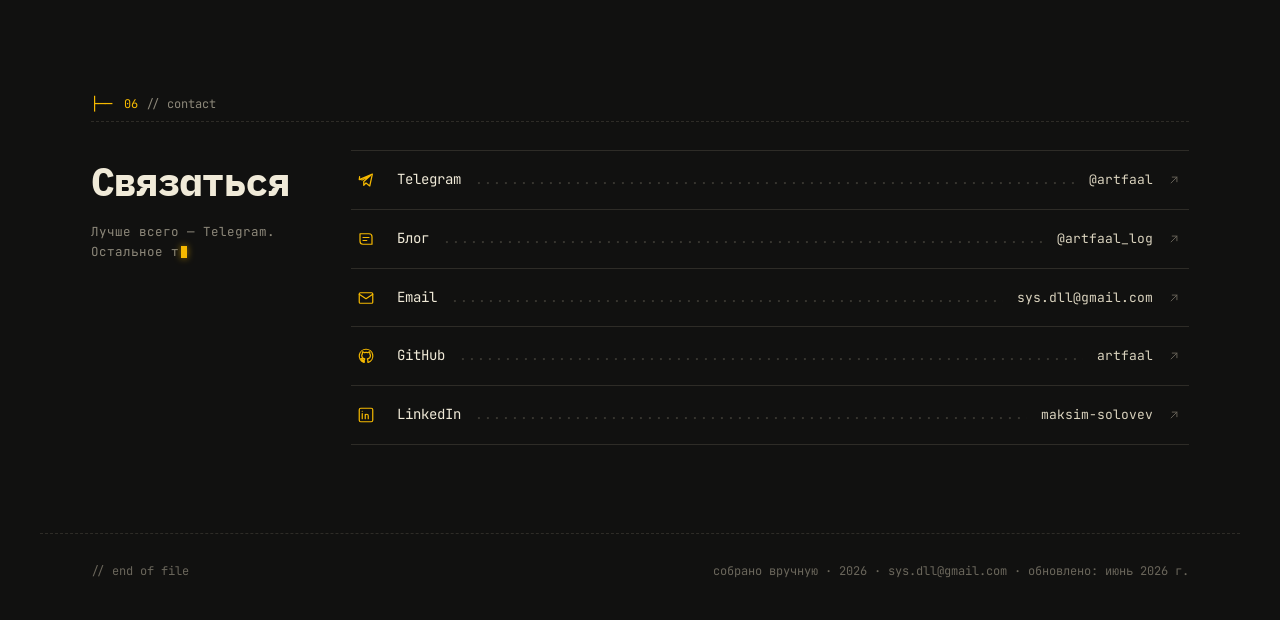
==== commit 3851b0c0: "content: LLM/MCP как рабочий вектор — кейс, навыки, exploring" ====
--- a/cv/index.html
+++ b/cv/index.html
@@ -41,7 +41,7 @@
   </div>
 
   <script src="../src/js/utils.js?v=cb27566f"></script>
-  <script src="../src/js/content.js?v=a6e19ee4"></script>
+  <script src="../src/js/content.js?v=b163f246"></script>
   <script src="../src/js/icons.js?v=7d327c58"></script>
   <script src="../src/js/shared.js?v=b958da27"></script>
   <script src="../src/js/page-cv.js?v=3892f25d"></script>
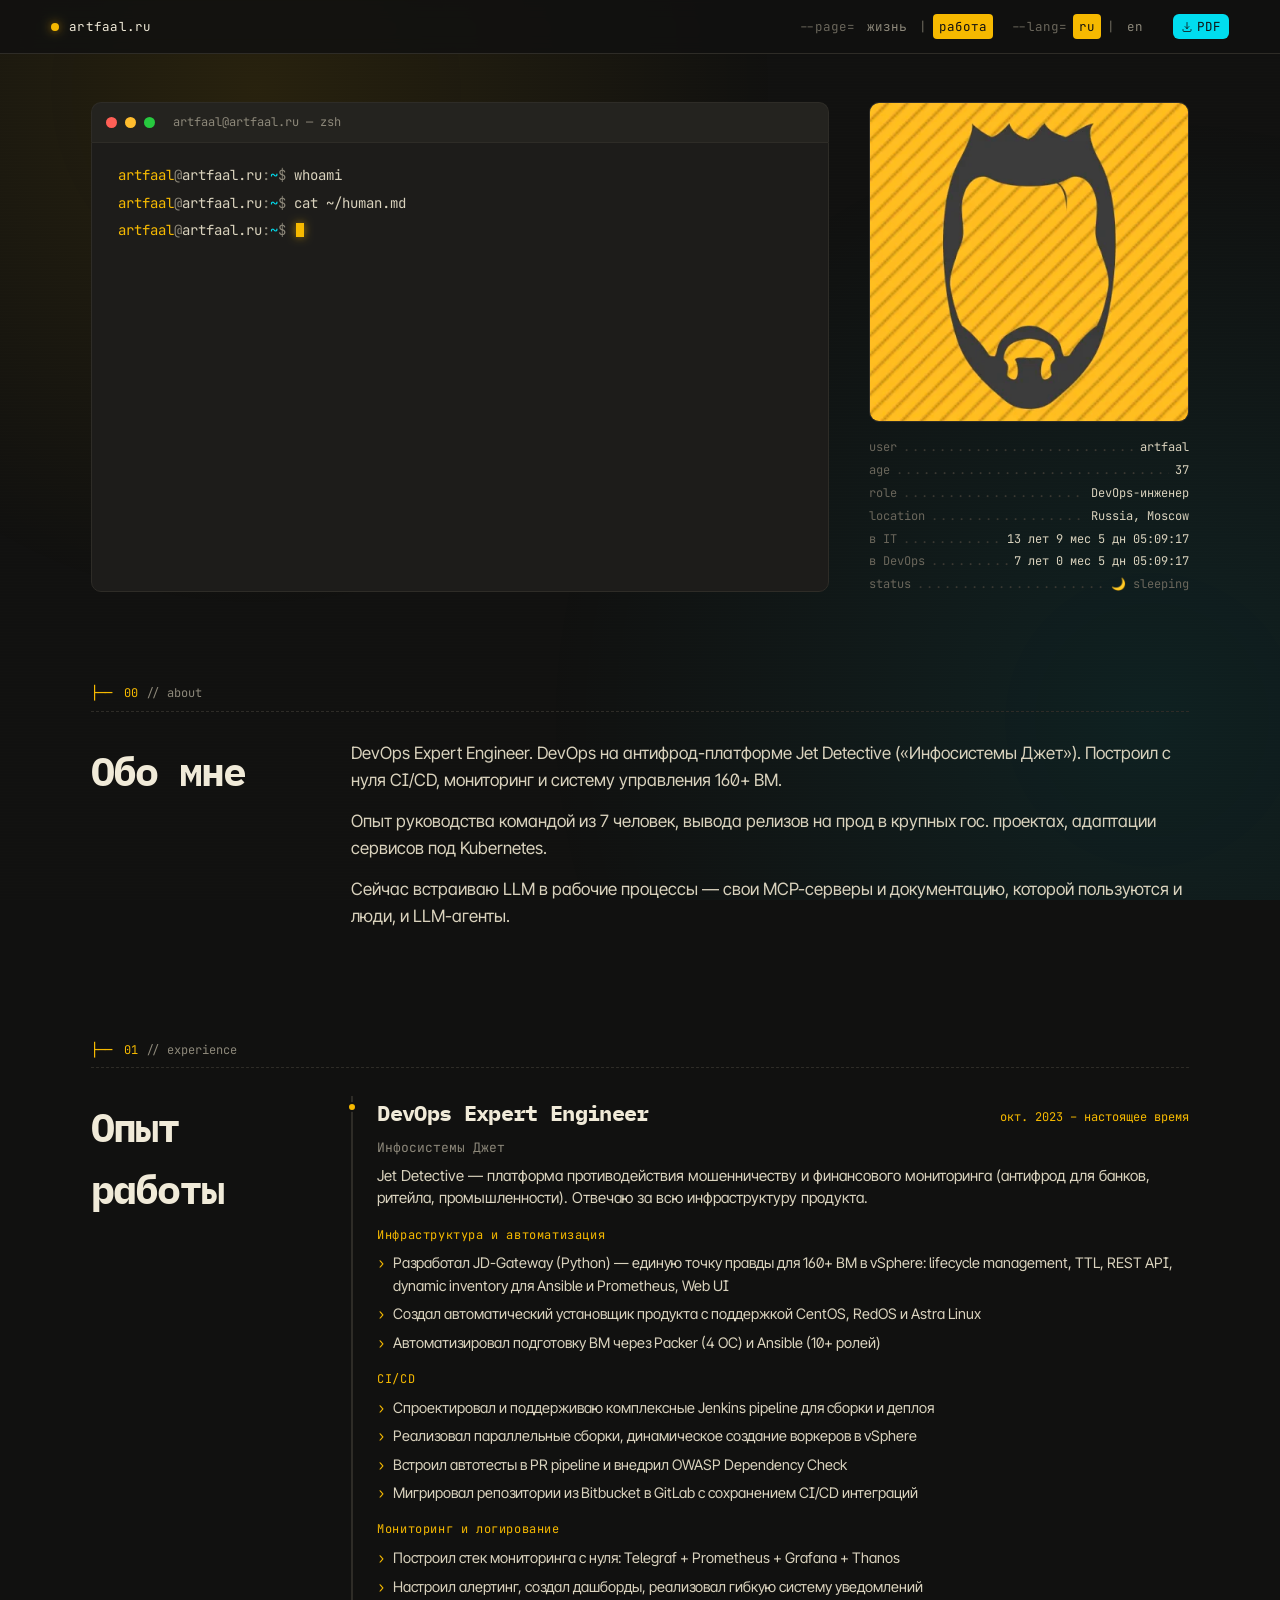
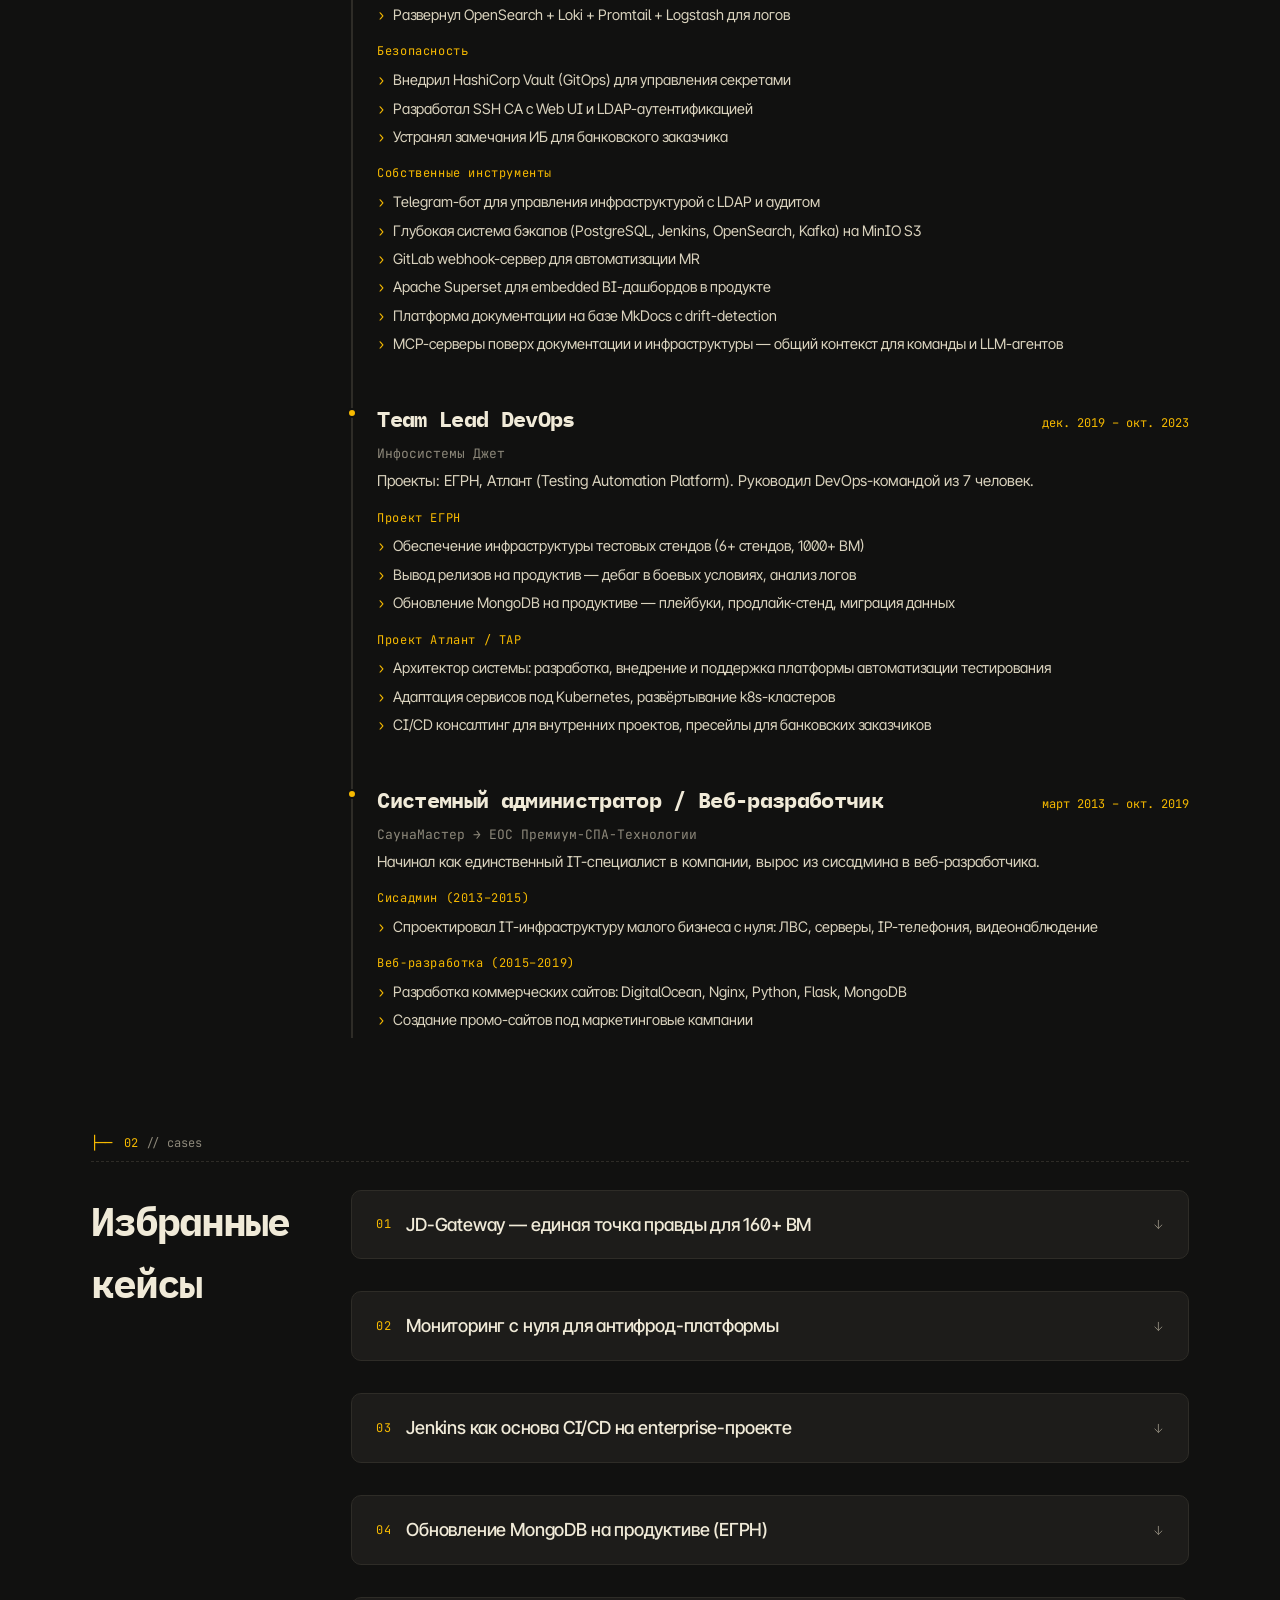
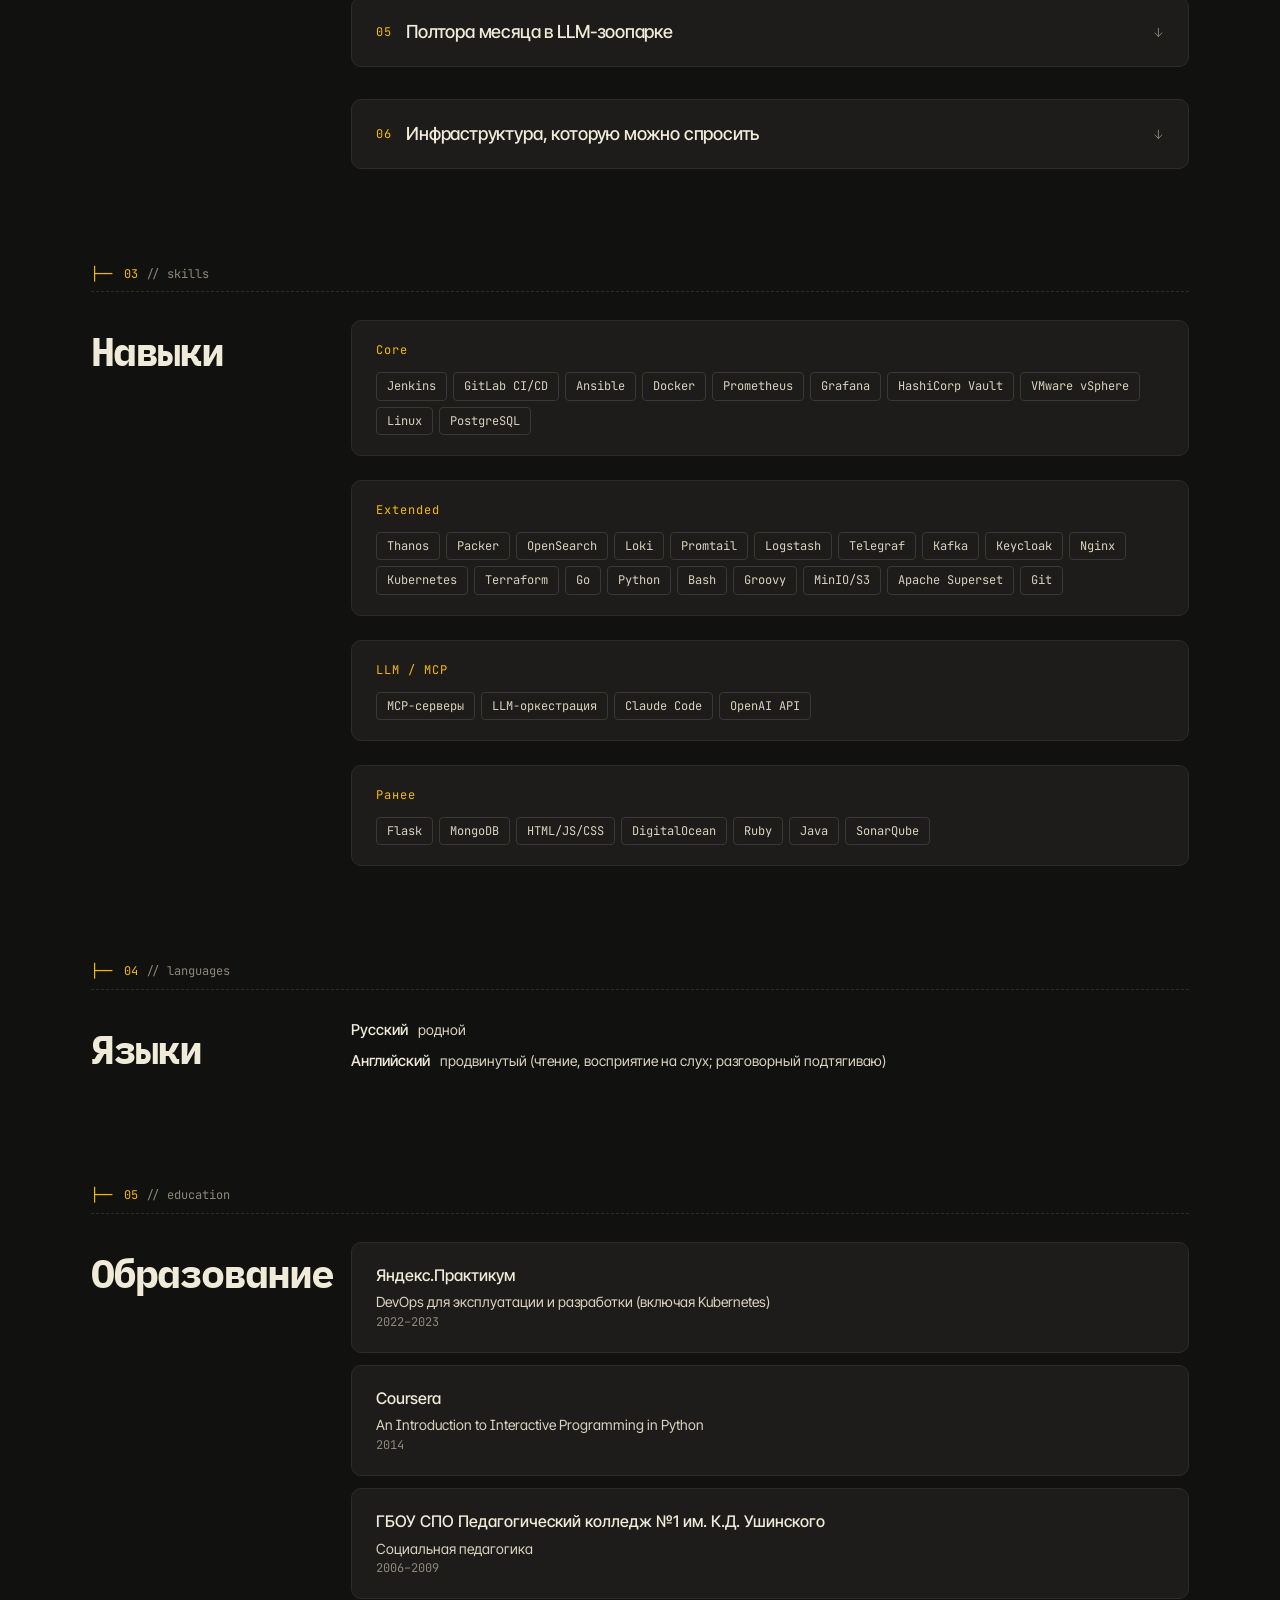
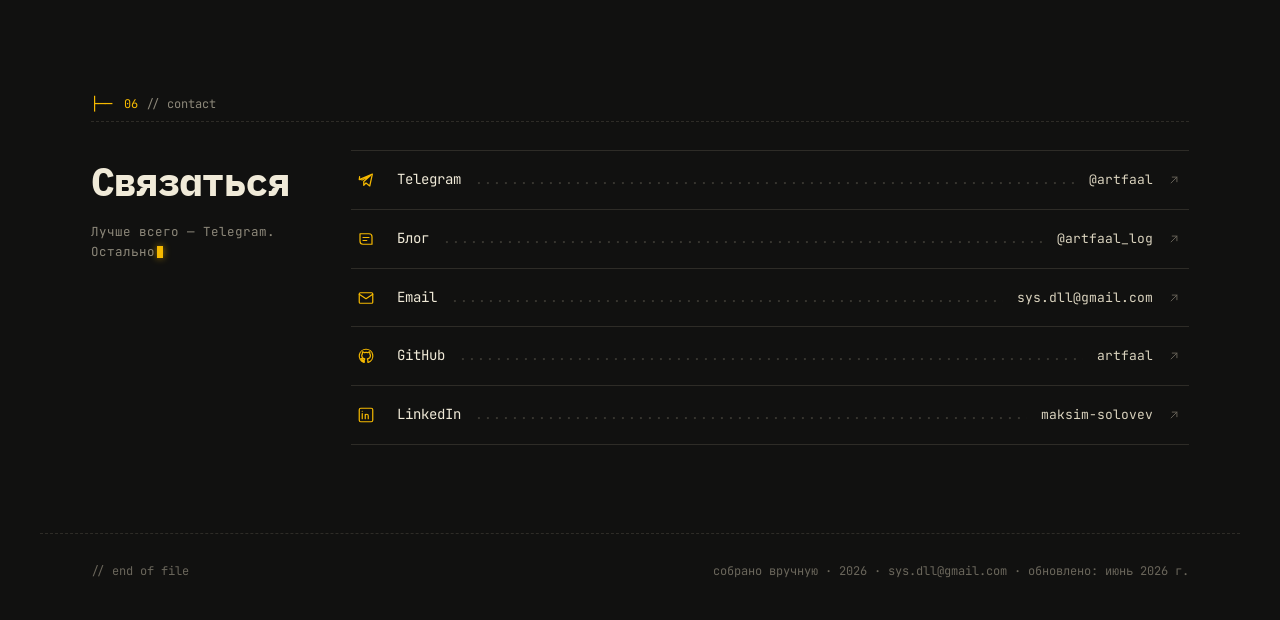
==== commit d7bc06d4: "fix: last_updated сравнивается по локальной дате, а не UTC Голая строка "YYYY-MM-DD" парсится как по" ====
--- a/cv/index.html
+++ b/cv/index.html
@@ -41,7 +41,7 @@
   </div>
 
   <script src="../src/js/utils.js?v=cb27566f"></script>
-  <script src="../src/js/content.js?v=b163f246"></script>
+  <script src="../src/js/content.js?v=0963f87e"></script>
   <script src="../src/js/icons.js?v=7d327c58"></script>
   <script src="../src/js/shared.js?v=b958da27"></script>
   <script src="../src/js/page-cv.js?v=3892f25d"></script>
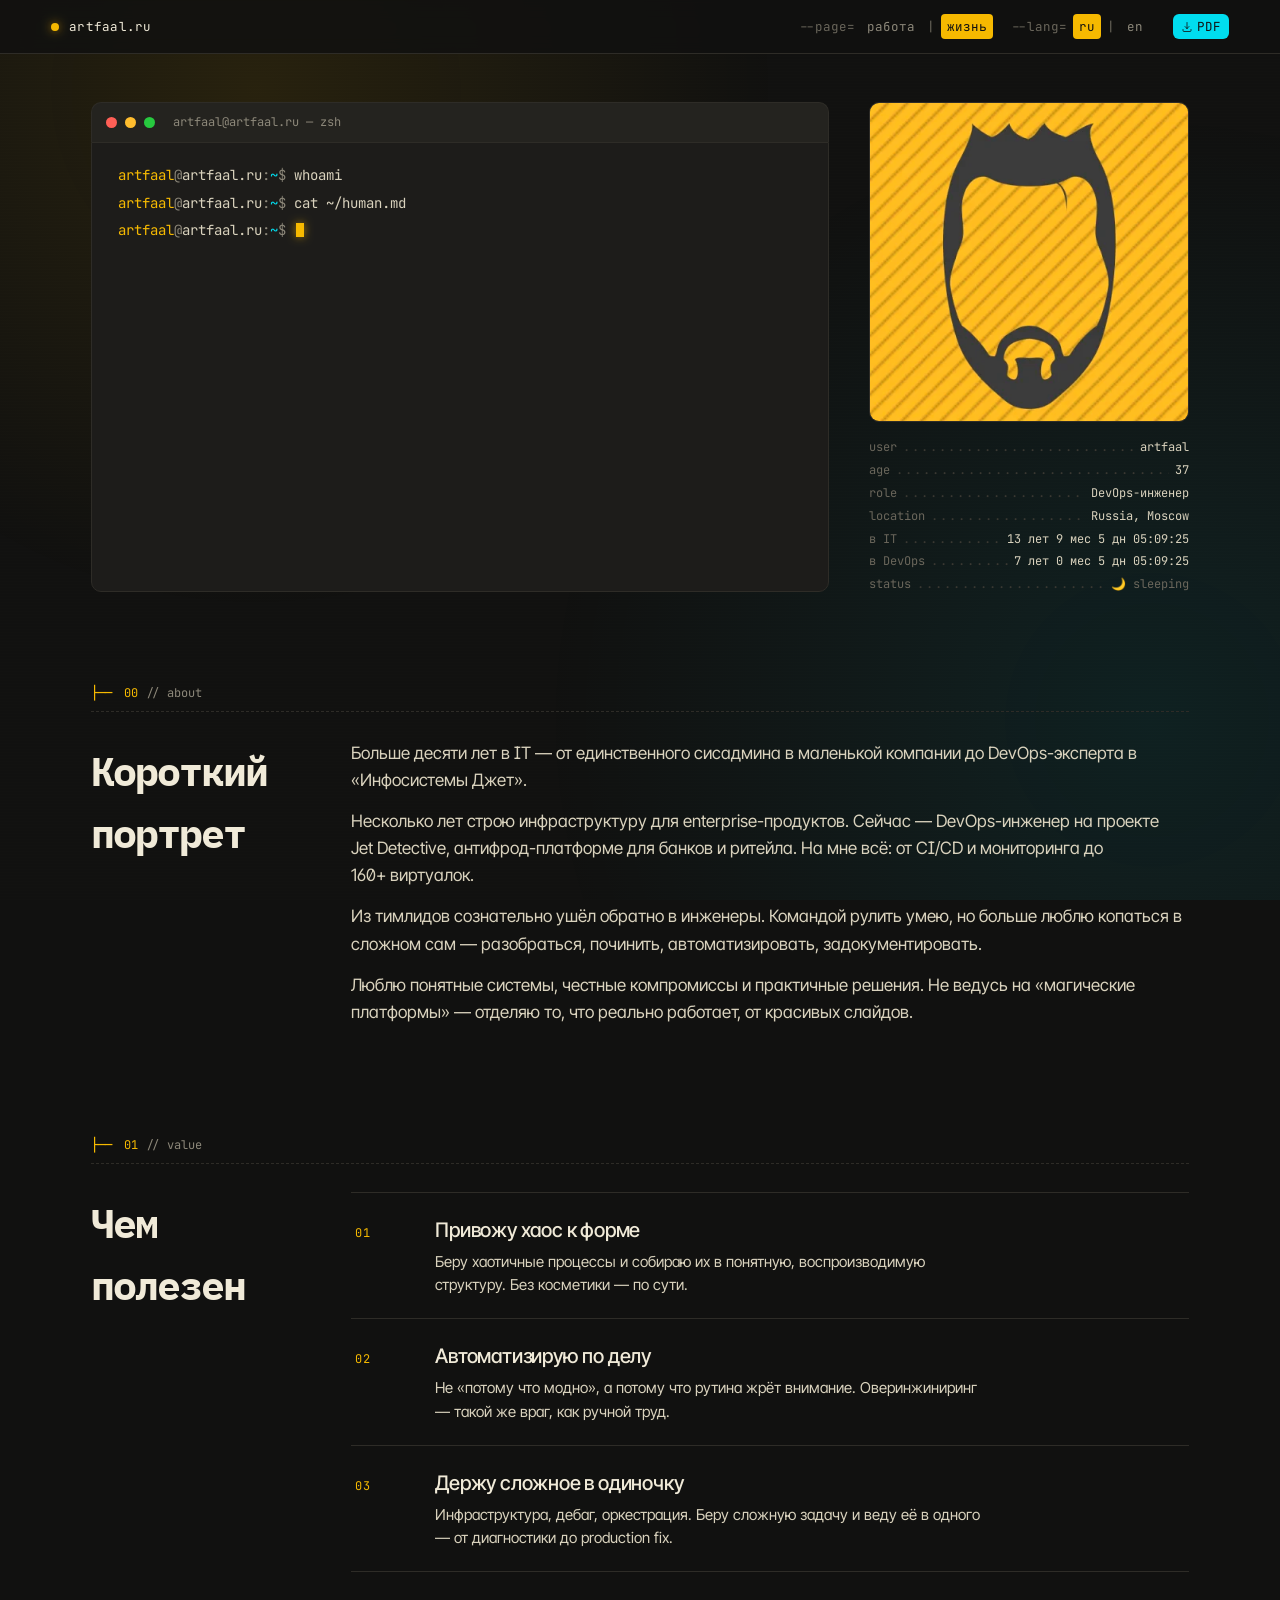
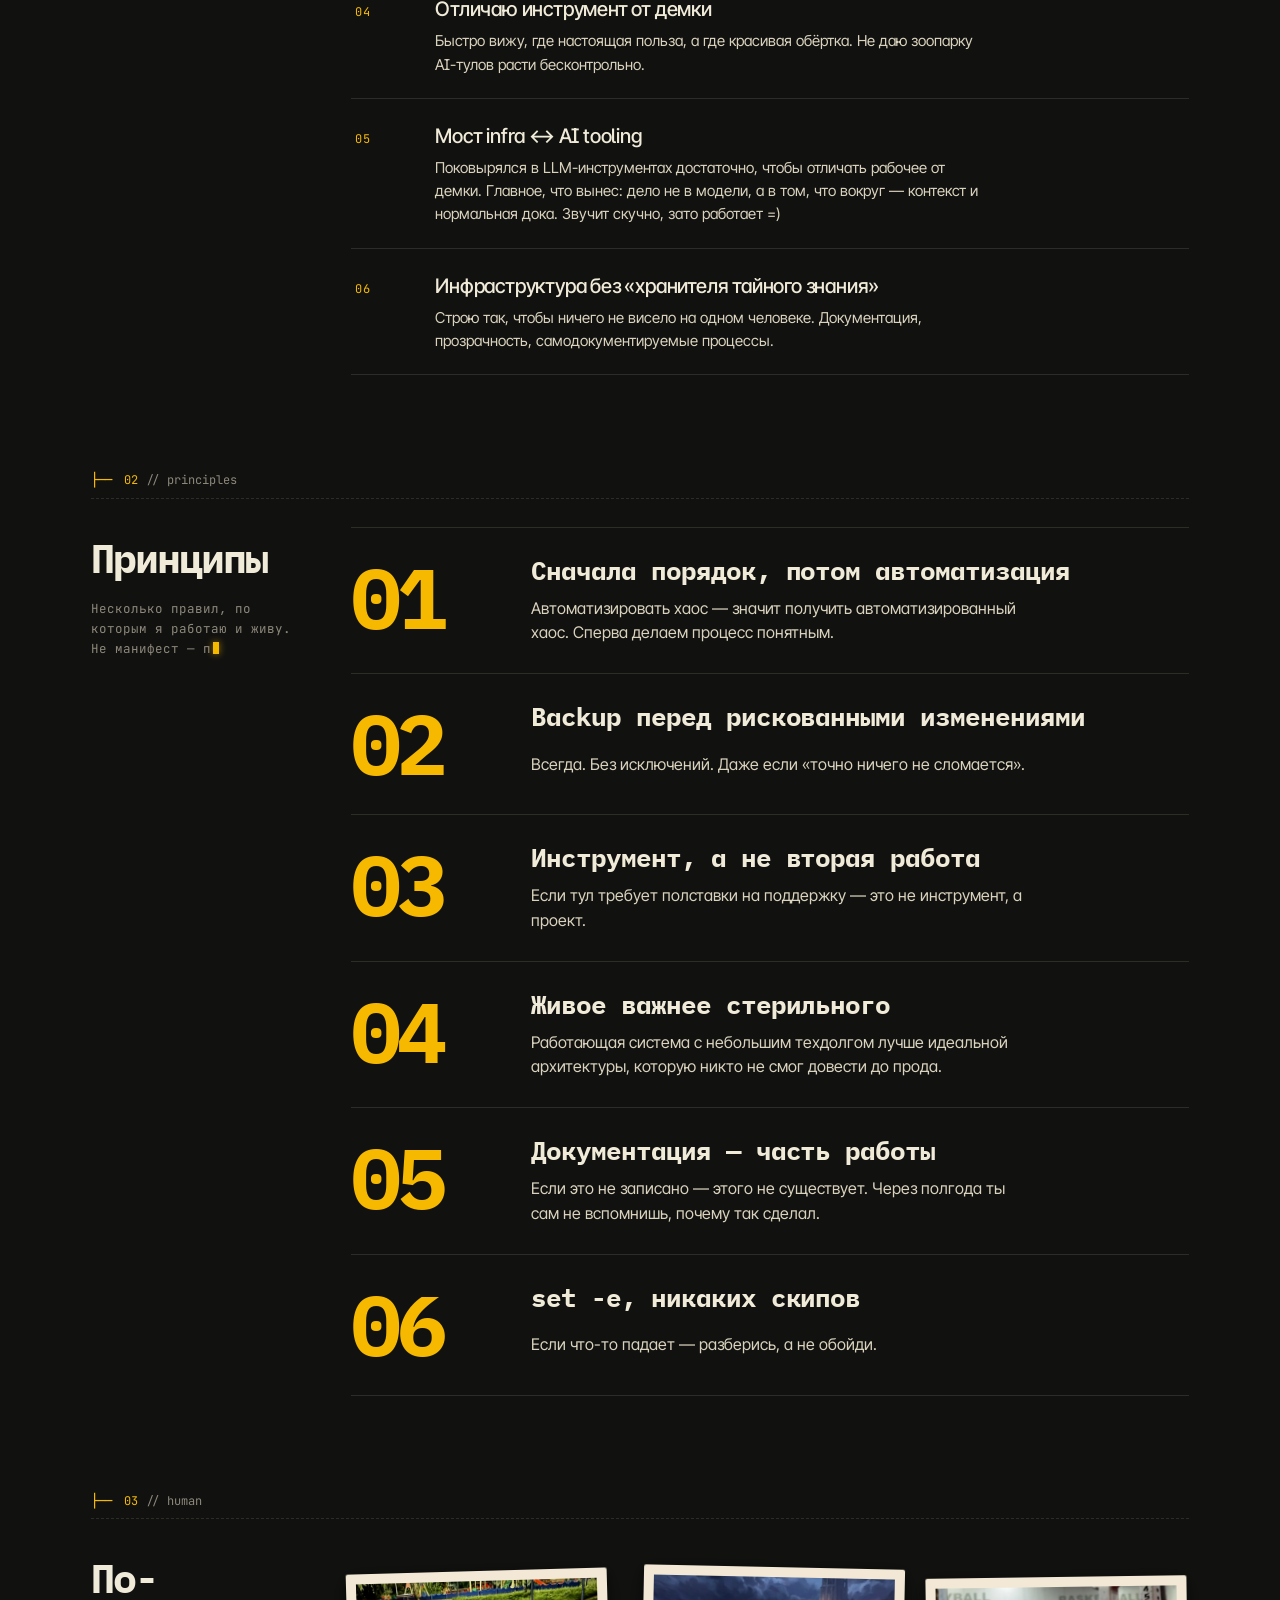
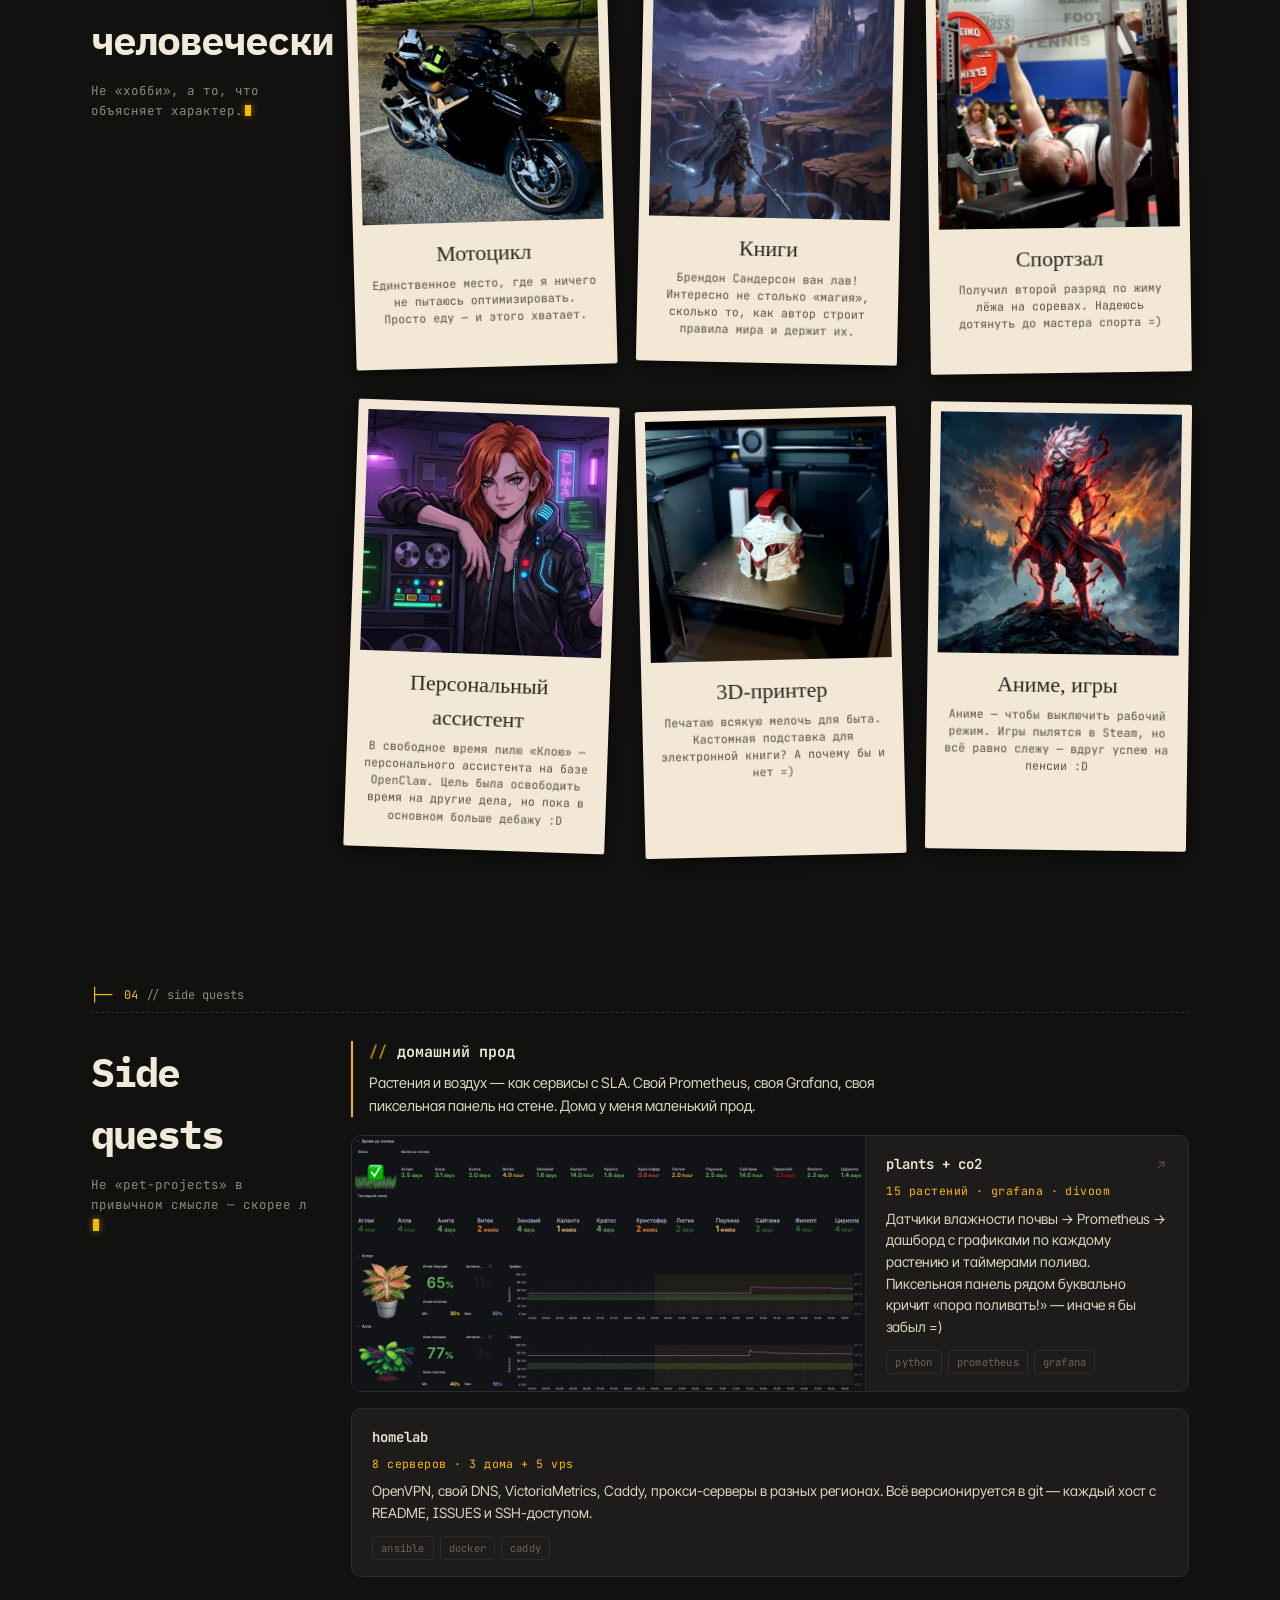
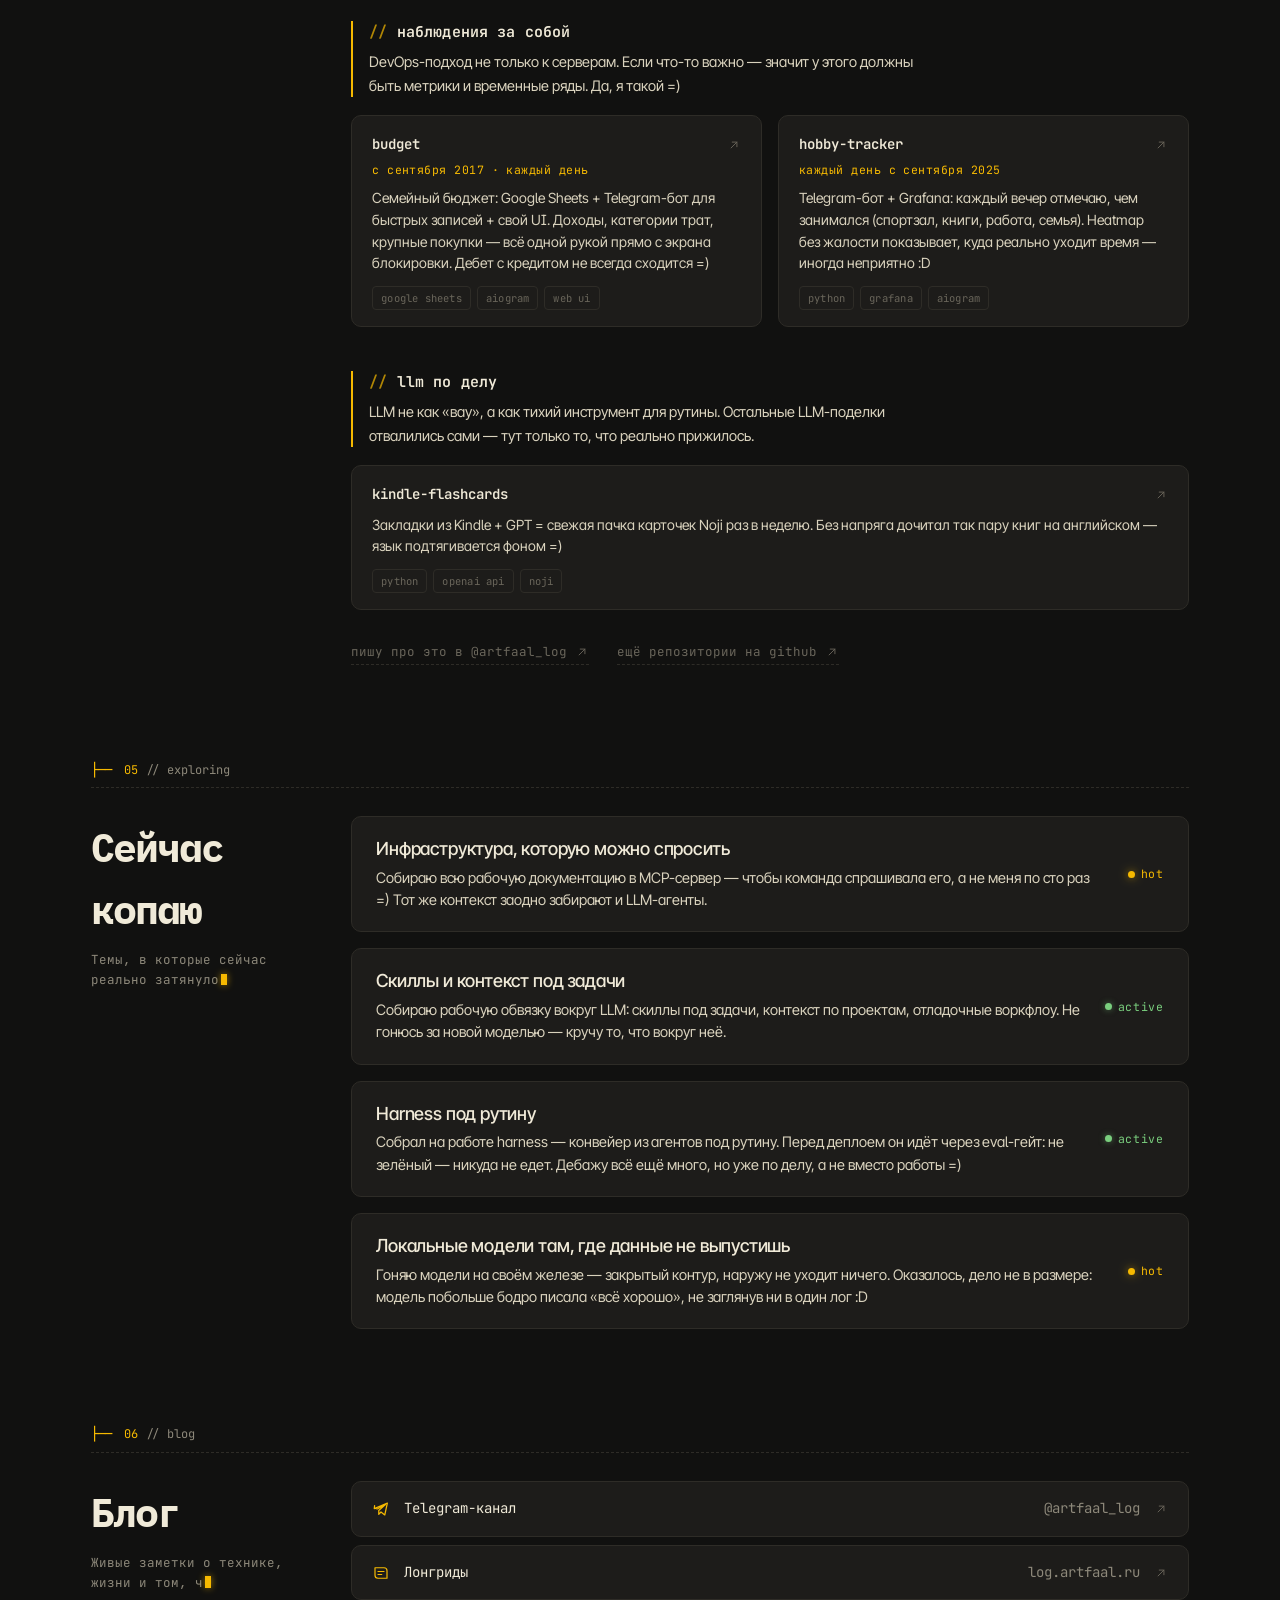
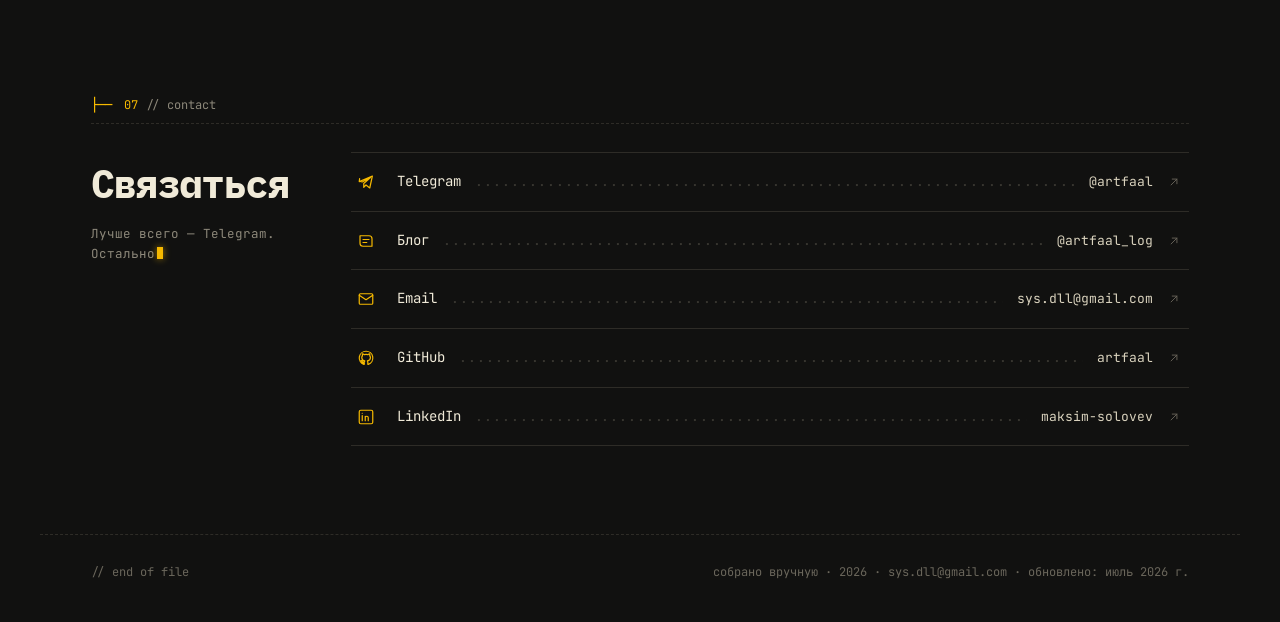
==== commit cbfeab6f: "content: CV переезжает на корень, личная страница на /life/ artfaal.ru — единственная ссылка, котору" ====
--- a/cv/index.html
+++ b/cv/index.html
@@ -1,49 +1,9 @@
-<!doctype html>
-<html lang="ru">
-<head>
-  <meta charset="utf-8">
-  <meta name="viewport" content="width=device-width, initial-scale=1">
-  <title>Соловьев Максим — DevOps CV</title>
-  <link rel="icon" type="image/svg+xml" href="/favicon.svg">
-
-  <!-- SEO (generic fallback — JS обновит из content.js) -->
-  <meta name="description" content="Соловьев Максим — DevOps Expert Engineer.">
-  <meta name="author" content="Максим Соловьев">
-  <link rel="canonical" href="https://artfaal.ru/cv/">
-  <meta property="og:type" content="profile">
-  <meta property="og:title" content="">
-  <meta property="og:description" content="">
-  <meta property="og:url" content="https://artfaal.ru/cv/">
-  <meta property="og:image" content="">
-  <meta property="og:locale" content="ru_RU">
-  <meta property="og:site_name" content="">
-  <link rel="alternate" hreflang="ru" href="https://artfaal.ru/cv/">
-  <script type="application/ld+json" id="jsonld">{}</script>
-
-  <!-- Fonts -->
-  <link rel="preconnect" href="https://fonts.googleapis.com">
-  <link rel="preconnect" href="https://fonts.gstatic.com" crossorigin>
-  <link href="https://fonts.googleapis.com/css2?family=IBM+Plex+Mono:wght@700&family=Inter+Tight:wght@400;500;600;700&family=JetBrains+Mono:wght@400;500;600&display=swap" rel="stylesheet">
-
-  <!-- Styles -->
-  <link rel="stylesheet" href="../src/styles/base.css?v=de85e3fd">
-  <link rel="stylesheet" href="../src/styles/layout.css?v=7710a623">
-  <link rel="stylesheet" href="../src/styles/components.css?v=4f071089">
-</head>
-<body>
-  <div class="page-wrap">
-    <nav class="topbar" id="topbar"></nav>
-    <article>
-      <header class="hero" id="hero"></header>
-      <main id="main"></main>
-    </article>
-    <footer class="foot" id="footer"></footer>
-  </div>
-
-  <script src="../src/js/utils.js?v=cb27566f"></script>
-  <script src="../src/js/content.js?v=0963f87e"></script>
-  <script src="../src/js/icons.js?v=7d327c58"></script>
-  <script src="../src/js/shared.js?v=b958da27"></script>
-  <script src="../src/js/page-cv.js?v=3892f25d"></script>
-</body>
-</html>
+<!doctype html><html lang="ru"><head><meta charset="utf-8">
+<title>CV → artfaal.ru</title>
+<!-- Стаб переезда /cv/ → / (2026-07). Instant meta refresh Google трактует как permanent redirect.
+     location.replace первым: meta refresh кладёт запись в history, и Back с / кинет сюда обратно.
+     Удалить, когда GSC покажет, что /cv/ выпал из индекса (~6-12 мес). -->
+<script>location.replace('/')</script>
+<meta http-equiv="refresh" content="0; url=https://artfaal.ru/">
+<link rel="canonical" href="https://artfaal.ru/">
+</head><body><a href="https://artfaal.ru/">artfaal.ru</a></body></html>
